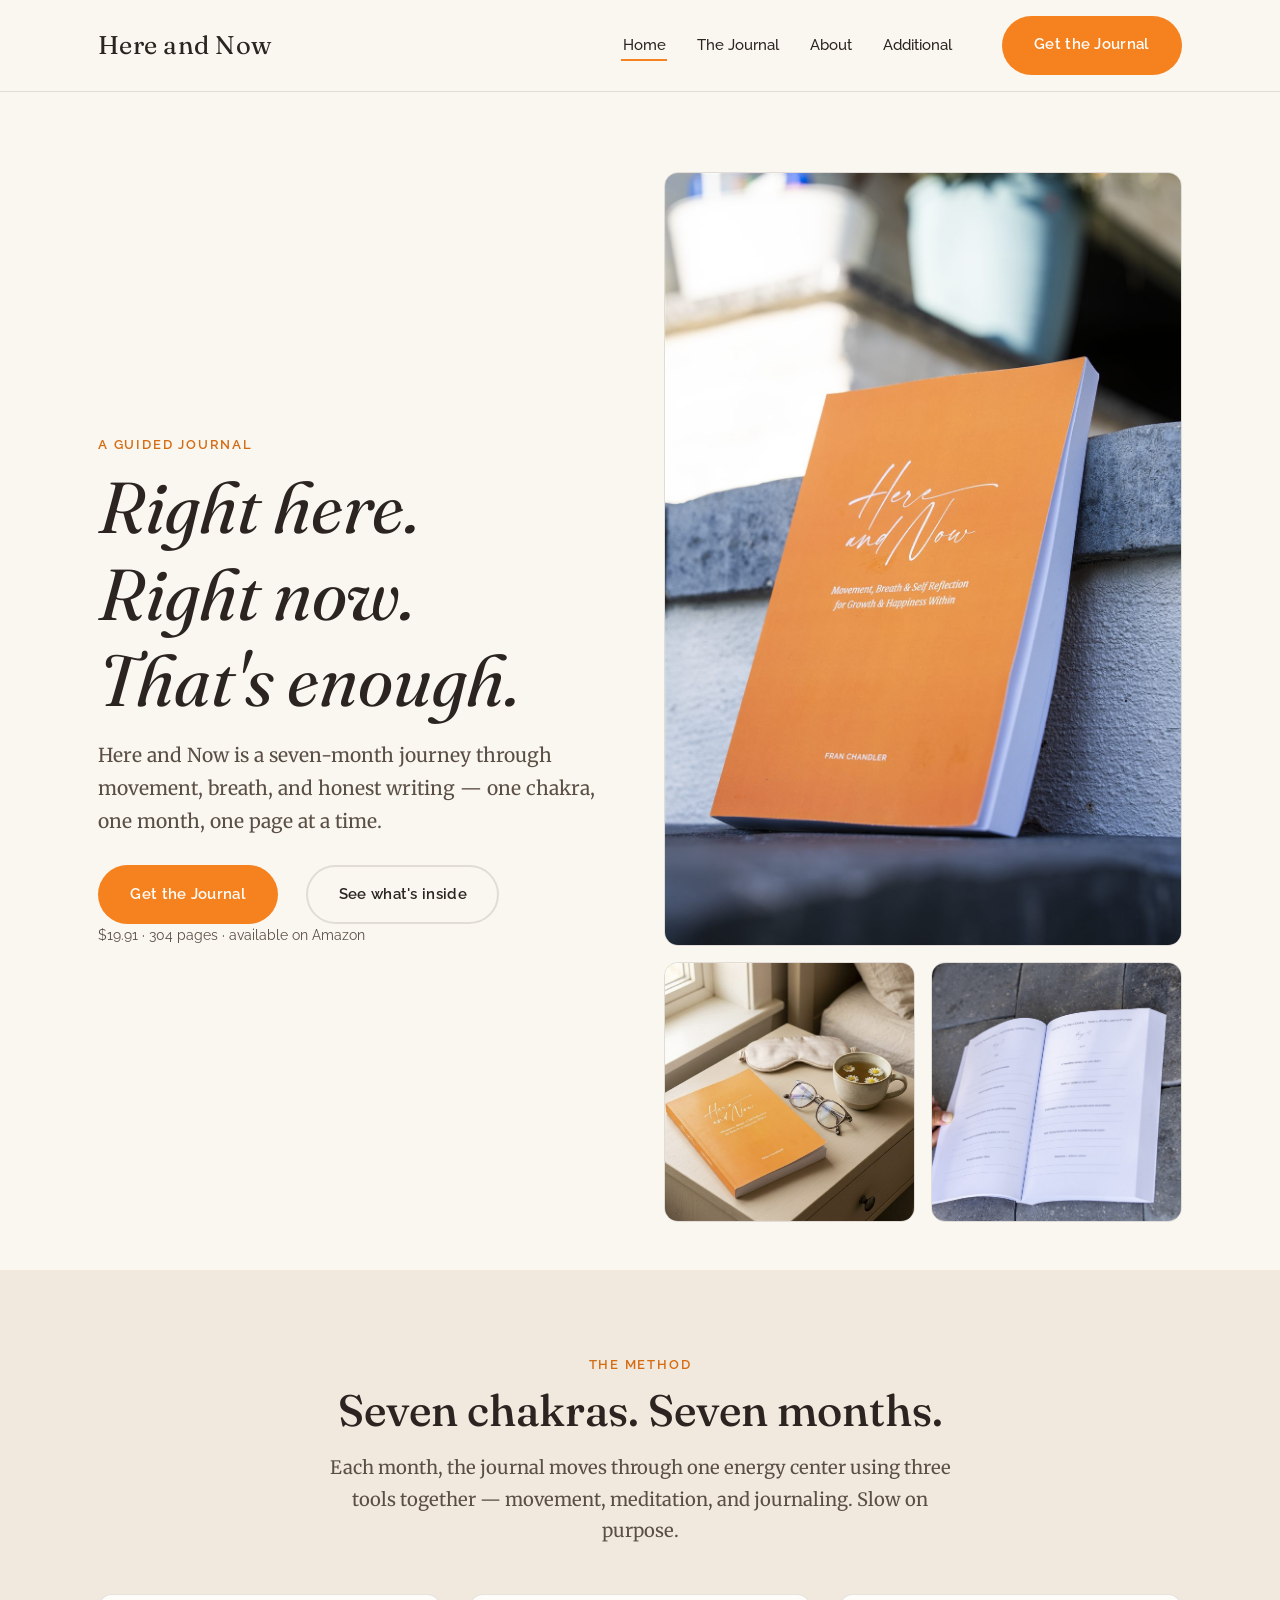
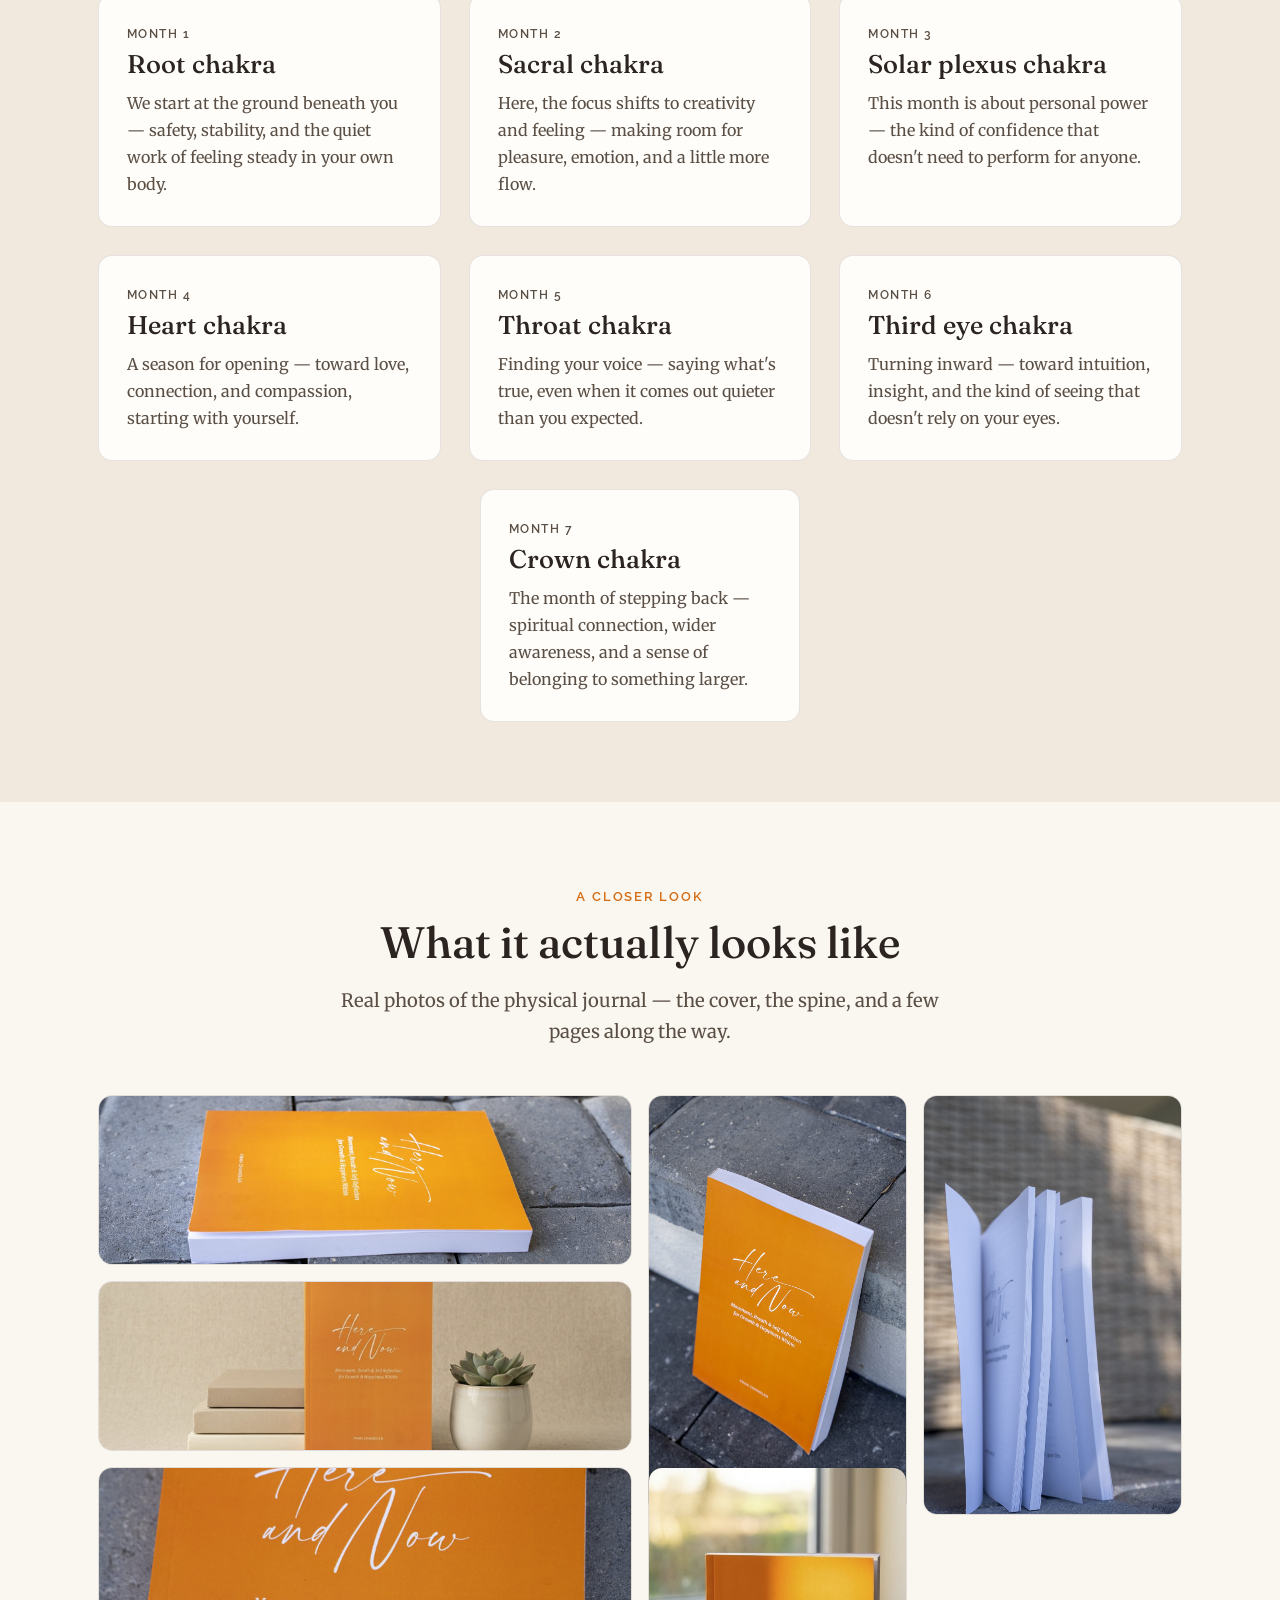
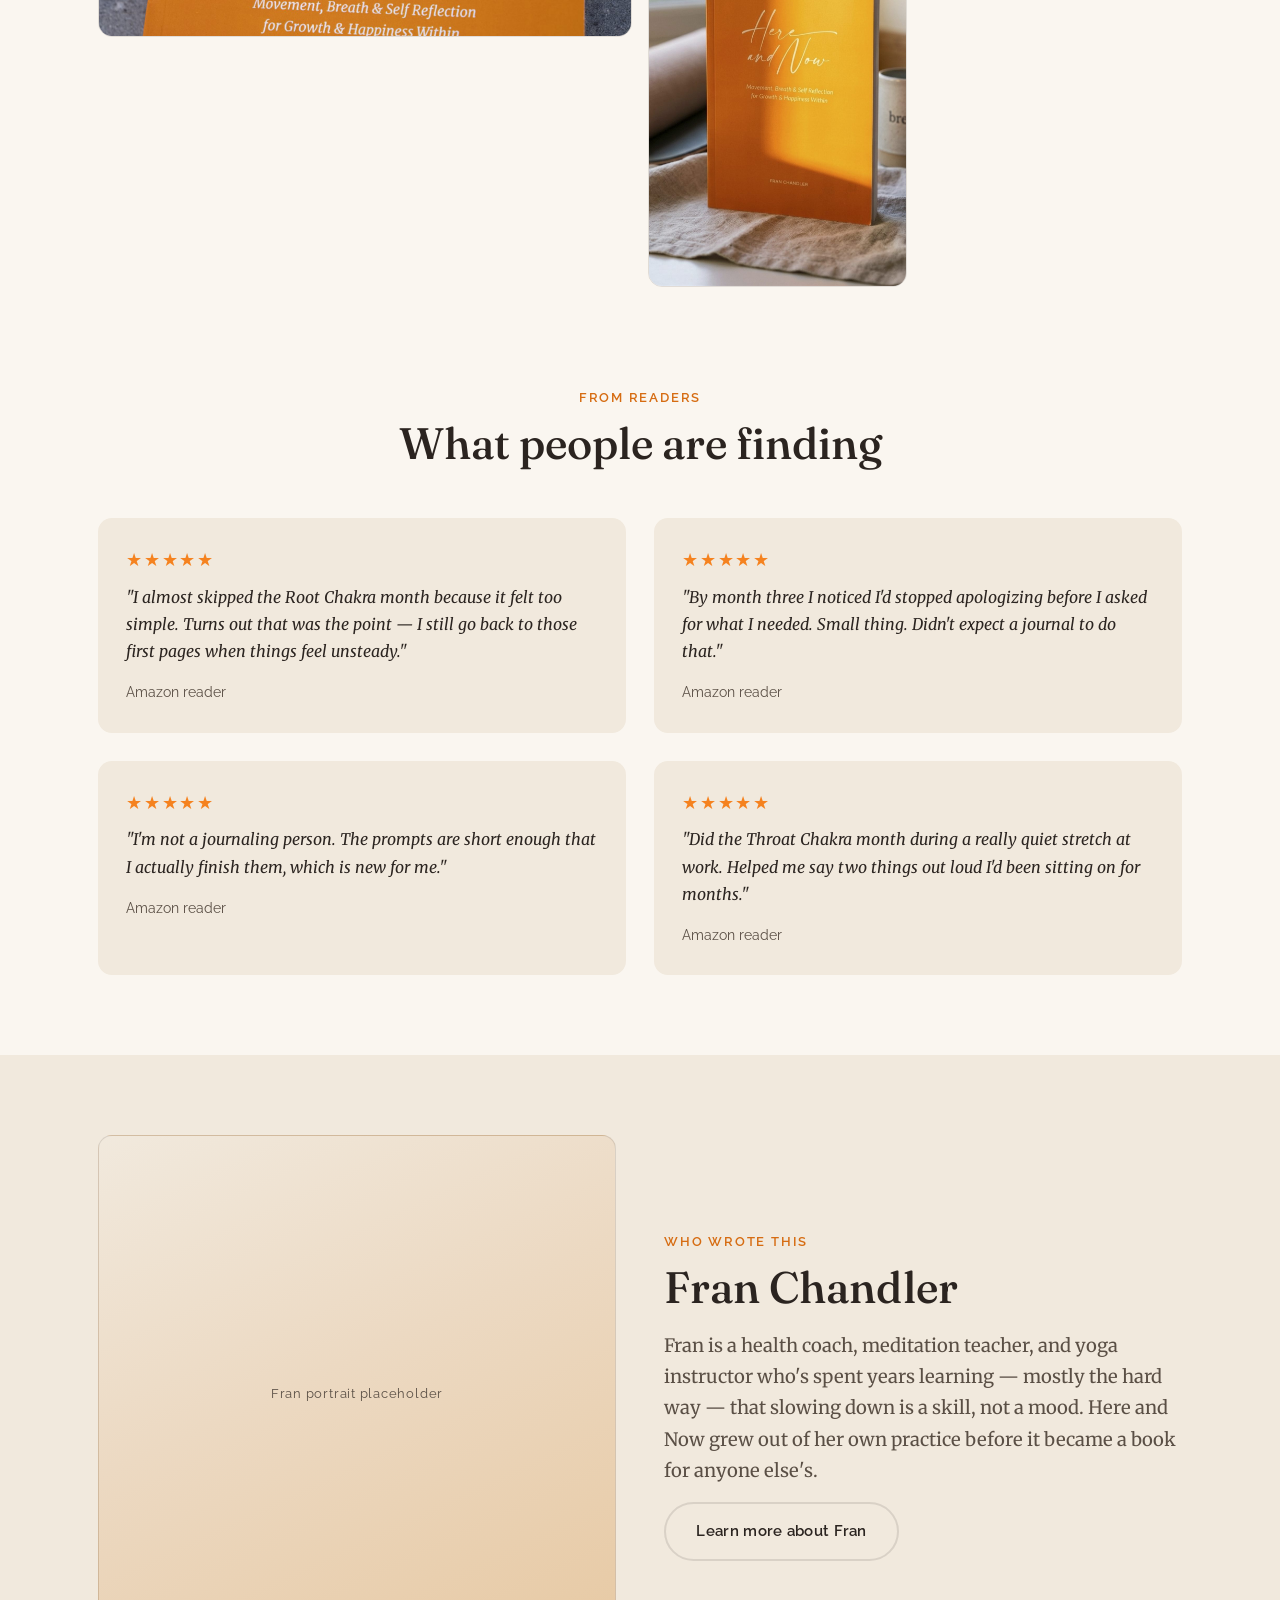
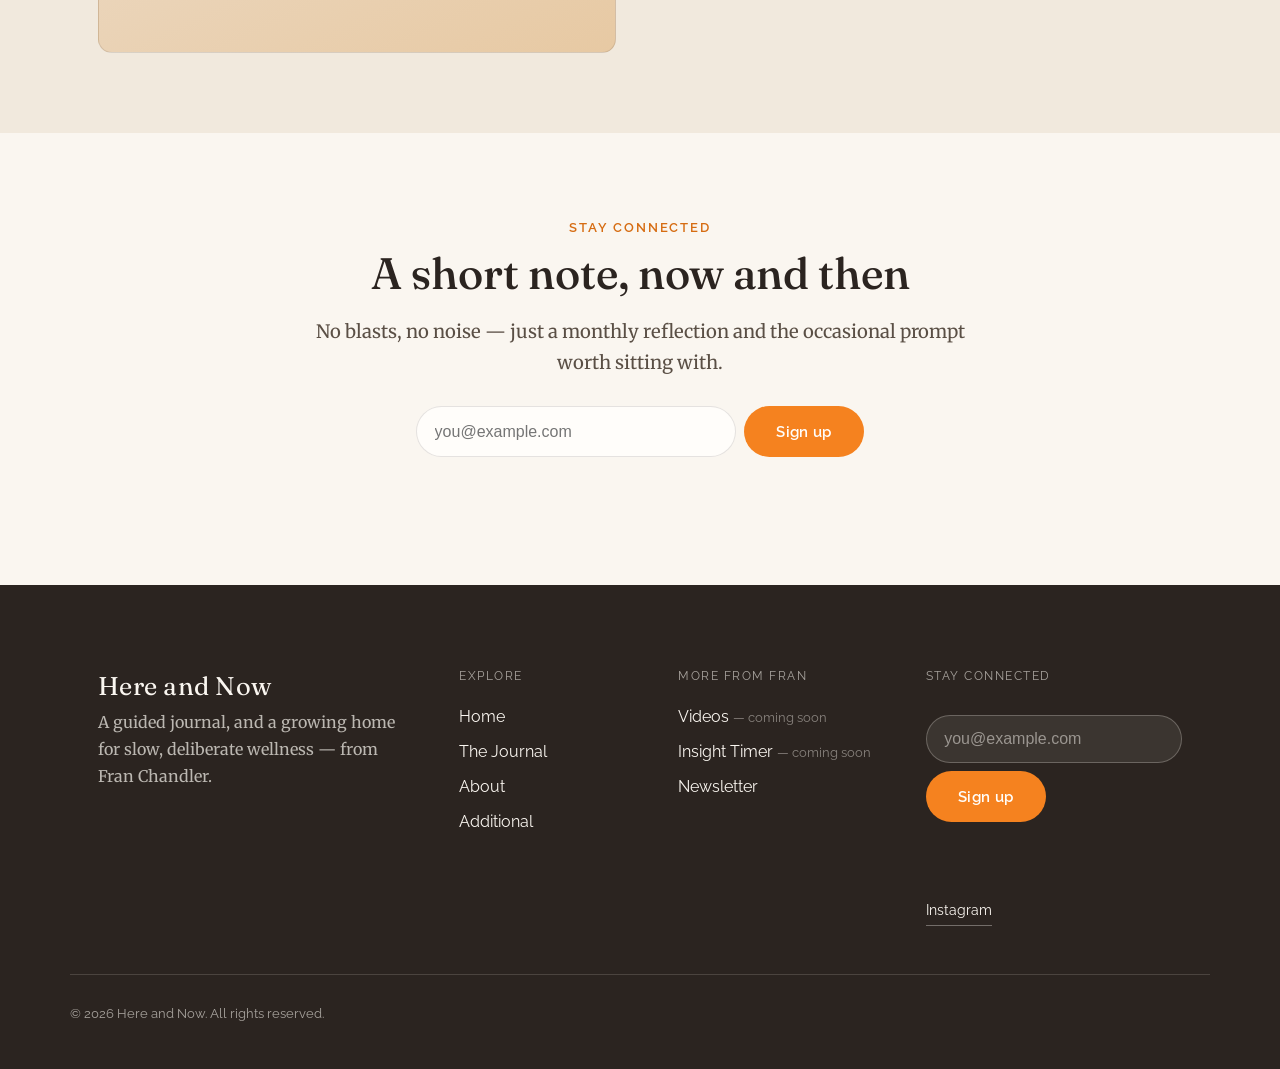
==== index.html @ 251211c9 "Replace filler photography with real book images, expand homepage galleries Swaps the Pexels/AI-mock" ====
<!DOCTYPE html>
<html lang="en">
<head>
  <meta charset="UTF-8" />
  <meta name="viewport" content="width=device-width, initial-scale=1.0" />
  <title>Here and Now — a guided journal for slowing down</title>
  <meta name="description" content="Here and Now is a seven-month guided journal by Fran Chandler, pairing gentle yoga, meditation, and journaling prompts across the seven chakras." />
  <link rel="canonical" href="https://here-and-now.davischandler46.workers.dev/" />

  <link rel="icon" type="image/svg+xml" href="images/favicon.svg" />
  <link rel="alternate icon" href="images/favicon.svg" />
  <meta name="theme-color" content="#FAF6F0" />

  <meta property="og:type" content="website" />
  <meta property="og:site_name" content="Here and Now" />
  <meta property="og:title" content="Here and Now — a guided journal for slowing down" />
  <meta property="og:description" content="A seven-month guided journal by Fran Chandler, pairing gentle yoga, meditation, and journaling prompts across the seven chakras." />
  <meta property="og:url" content="https://here-and-now.davischandler46.workers.dev/" />
  <meta property="og:image" content="https://here-and-now.davischandler46.workers.dev/images/book/book-cover-brick.jpg" />
  <meta name="twitter:card" content="summary_large_image" />
  <meta name="twitter:title" content="Here and Now — a guided journal for slowing down" />
  <meta name="twitter:description" content="A seven-month guided journal by Fran Chandler, pairing gentle yoga, meditation, and journaling prompts across the seven chakras." />
  <meta name="twitter:image" content="https://here-and-now.davischandler46.workers.dev/images/book/book-cover-brick.jpg" />

  <link rel="preconnect" href="https://fonts.googleapis.com" />
  <link rel="preconnect" href="https://fonts.gstatic.com" crossorigin />
  <link href="https://fonts.googleapis.com/css2?family=Fraunces:ital,opsz,wght@0,9..144,300;0,9..144,500;1,9..144,400;1,9..144,600&family=Merriweather:ital,wght@0,300;0,400;0,700;1,400&family=Raleway:wght@400;500;600;700&display=swap" rel="stylesheet" />

  <link rel="stylesheet" href="css/style.css" />
</head>
<body>

  <a class="skip-link" href="#main">Skip to content</a>

  <!-- ============ HEADER / NAV ============ -->
  <header class="site-header">
    <div class="container header-inner">
      <a href="index.html" class="logo">Here and Now</a>

      <nav class="site-nav" id="site-nav" aria-label="Primary">
        <ul class="nav-links">
          <li><a href="index.html" aria-current="page">Home</a></li>
          <li><a href="journal.html">The Journal</a></li>
          <li><a href="about.html">About</a></li>
          <li><a href="additional.html">Additional</a></li>
        </ul>
        <!-- TODO: replace with real Amazon product URL -->
        <a href="https://www.amazon.com/dp/PLACEHOLDER-ASIN" class="btn btn-accent nav-cta" target="_blank" rel="noopener noreferrer">Get the Journal</a>
      </nav>

      <button class="nav-toggle" id="nav-toggle" aria-expanded="false" aria-controls="site-nav" aria-label="Toggle menu">
        <span></span><span></span><span></span>
      </button>
    </div>
  </header>

  <main id="main">

    <!-- ============ HERO ============
    Three headline options for Fran to choose from before launch, all centered
    on presence / slowing down / the "here and now" idea:
    1. "Right here. Right now. That's enough."
    2. "Slow down. This moment is already yours."
    3. "Before the next thing, there's this one."
    Using option 1 as the working default below.
    -->
    <section class="hero">
      <div class="container hero-grid">
        <div class="hero-copy">
          <p class="eyebrow">A guided journal</p>
          <h1 class="hero-title">Right here.<br />Right now.<br />That's enough.</h1>
          <p class="hero-subhead">Here and Now is a seven-month journey through movement, breath, and honest writing — one chakra, one month, one page at a time.</p>
          <div class="hero-actions">
            <!-- TODO: replace with real Amazon product URL -->
            <a href="https://www.amazon.com/dp/PLACEHOLDER-ASIN" class="btn btn-accent" target="_blank" rel="noopener noreferrer">Get the Journal</a>
            <a href="journal.html" class="btn btn-outline">See what's inside</a>
          </div>
          <p class="hero-note">$19.91 · 304 pages · available on Amazon</p>
        </div>
        <div class="journal-gallery">
          <div class="photo-frame tall journal-gallery-main">
            <img class="photo" src="images/book/book-cover-lean.jpg" alt="The Here and Now guided journal, its warm orange cover leaning in soft afternoon light" loading="lazy" width="1069" height="1600" />
          </div>
          <div class="photo-frame">
            <img class="photo" src="images/book/book-nightstand.jpg" alt="Here and Now resting on a bedside table beside a cup of tea and glasses, ready for a quiet morning" loading="lazy" width="1600" height="893" />
          </div>
          <div class="photo-frame">
            <img class="photo" src="images/book/book-interior-spread.jpg" alt="A reader holding Here and Now open to a two-page daily journaling spread" loading="lazy" width="1600" height="1069" />
          </div>
        </div>
      </div>
    </section>

    <!-- ============ WHAT'S INSIDE / METHOD ============ -->
    <section class="section section-alt reveal">
      <div class="container">
        <div class="section-head center">
          <p class="eyebrow">The method</p>
          <h2>Seven chakras. Seven months.</h2>
          <p class="section-lede">Each month, the journal moves through one energy center using three tools together — movement, meditation, and journaling. Slow on purpose.</p>
        </div>
        <div class="method-grid">
          <div class="method-card">
            <p class="method-month">Month 1</p>
            <h3>Root chakra</h3>
            <p>We start at the ground beneath you — safety, stability, and the quiet work of feeling steady in your own body.</p>
          </div>
          <div class="method-card">
            <p class="method-month">Month 2</p>
            <h3>Sacral chakra</h3>
            <p>Here, the focus shifts to creativity and feeling — making room for pleasure, emotion, and a little more flow.</p>
          </div>
          <div class="method-card">
            <p class="method-month">Month 3</p>
            <h3>Solar plexus chakra</h3>
            <p>This month is about personal power — the kind of confidence that doesn't need to perform for anyone.</p>
          </div>
          <div class="method-card">
            <p class="method-month">Month 4</p>
            <h3>Heart chakra</h3>
            <p>A season for opening — toward love, connection, and compassion, starting with yourself.</p>
          </div>
          <div class="method-card">
            <p class="method-month">Month 5</p>
            <h3>Throat chakra</h3>
            <p>Finding your voice — saying what's true, even when it comes out quieter than you expected.</p>
          </div>
          <div class="method-card">
            <p class="method-month">Month 6</p>
            <h3>Third eye chakra</h3>
            <p>Turning inward — toward intuition, insight, and the kind of seeing that doesn't rely on your eyes.</p>
          </div>
          <div class="method-card">
            <p class="method-month">Month 7</p>
            <h3>Crown chakra</h3>
            <p>The month of stepping back — spiritual connection, wider awareness, and a sense of belonging to something larger.</p>
          </div>
        </div>
      </div>
    </section>

    <!-- ============ PHOTO GALLERY ============ -->
    <section class="section reveal">
      <div class="container">
        <div class="section-head center">
          <p class="eyebrow">A closer look</p>
          <h2>What it actually looks like</h2>
          <p class="section-lede">Real photos of the physical journal — the cover, the spine, and a few pages along the way.</p>
        </div>
        <div class="mosaic-grid">
          <div class="photo-frame mosaic-item wide">
            <img class="photo" src="images/book/book-cover-brick.jpg" alt="The Here and Now journal standing upright against a sunlit brick wall" loading="lazy" width="1600" height="1069" />
          </div>
          <div class="photo-frame mosaic-item tall">
            <img class="photo" src="images/book/book-title-page.jpg" alt="The journal's title page, open just past the front cover" loading="lazy" width="1069" height="1600" />
          </div>
          <div class="photo-frame mosaic-item tall">
            <img class="photo" src="images/book/book-held-spine.jpg" alt="A hand holding Here and Now open, showing the spine and cover text" loading="lazy" width="1069" height="1600" />
          </div>
          <div class="photo-frame mosaic-item wide">
            <img class="photo" src="images/book/book-succulent.jpg" alt="Here and Now styled on a shelf beside a small succulent and stacked notebooks" loading="lazy" width="1600" height="893" />
          </div>
          <div class="photo-frame mosaic-item wide">
            <img class="photo" src="images/book/book-interior-detail.jpg" alt="A close view of a daily journal prompt page inside Here and Now" loading="lazy" width="1600" height="1069" />
          </div>
          <div class="photo-frame mosaic-item tall">
            <img class="photo" src="images/book/book-yoga-mat.jpg" alt="Here and Now standing on a table beside a rolled yoga mat and a mug that reads breathe" loading="lazy" width="1289" height="1600" />
          </div>
        </div>
      </div>
    </section>

    <!-- ============ TESTIMONIALS ============ -->
    <!-- PLACEHOLDER TESTIMONIALS — replace with real Amazon reviews before launch -->
    <section class="section reveal">
      <div class="container">
        <div class="section-head center">
          <p class="eyebrow">From readers</p>
          <h2>What people are finding</h2>
        </div>
        <div class="testimonial-grid">
          <div class="testimonial-card">
            <span class="stars" aria-hidden="true">★★★★★</span>
            <blockquote>"I almost skipped the Root Chakra month because it felt too simple. Turns out that was the point — I still go back to those first pages when things feel unsteady."</blockquote>
            <cite>Amazon reader</cite>
          </div>
          <div class="testimonial-card">
            <span class="stars" aria-hidden="true">★★★★★</span>
            <blockquote>"By month three I noticed I'd stopped apologizing before I asked for what I needed. Small thing. Didn't expect a journal to do that."</blockquote>
            <cite>Amazon reader</cite>
          </div>
          <div class="testimonial-card">
            <span class="stars" aria-hidden="true">★★★★★</span>
            <blockquote>"I'm not a journaling person. The prompts are short enough that I actually finish them, which is new for me."</blockquote>
            <cite>Amazon reader</cite>
          </div>
          <div class="testimonial-card">
            <span class="stars" aria-hidden="true">★★★★★</span>
            <blockquote>"Did the Throat Chakra month during a really quiet stretch at work. Helped me say two things out loud I'd been sitting on for months."</blockquote>
            <cite>Amazon reader</cite>
          </div>
        </div>
      </div>
    </section>

    <!-- ============ ABOUT TEASER ============ -->
    <section class="section section-alt reveal">
      <div class="container about-teaser">
        <!-- PLACEHOLDER: Fran portrait, warm and natural, not overly polished/corporate -->
        <div class="img-placeholder square" role="img" aria-label="Portrait of Fran Chandler, warm and natural lighting">
          Fran portrait placeholder
        </div>
        <div>
          <p class="eyebrow">Who wrote this</p>
          <h2>Fran Chandler</h2>
          <p class="section-lede">Fran is a health coach, meditation teacher, and yoga instructor who's spent years learning — mostly the hard way — that slowing down is a skill, not a mood. Here and Now grew out of her own practice before it became a book for anyone else's.</p>
          <a href="about.html" class="btn btn-outline">Learn more about Fran</a>
        </div>
      </div>
    </section>

    <!-- ============ NEWSLETTER ============ -->
    <!-- TODO: connect this form to actual email platform once chosen (Mailchimp/ConvertKit/etc. — platform not yet decided) -->
    <section class="section newsletter reveal">
      <div class="container">
        <p class="eyebrow">Stay connected</p>
        <h2>A short note, now and then</h2>
        <p class="section-lede" style="margin-left:auto;margin-right:auto;">No blasts, no noise — just a monthly reflection and the occasional prompt worth sitting with.</p>
        <form class="newsletter-form" data-newsletter-form>
          <label for="newsletter-email-home" class="visually-hidden">Email address</label>
          <input type="email" id="newsletter-email-home" name="email" placeholder="you@example.com" required autocomplete="email" />
          <button type="submit" class="btn btn-accent">Sign up</button>
        </form>
        <p class="newsletter-status" data-newsletter-status aria-live="polite"></p>
      </div>
    </section>

  </main>

  <!-- ============ FOOTER ============ -->
  <footer class="site-footer">
    <div class="container footer-inner">
      <div class="footer-brand">
        <a href="index.html" class="logo">Here and Now</a>
        <p class="footer-tagline">A guided journal, and a growing home for slow, deliberate wellness — from Fran Chandler.</p>
      </div>
      <nav class="footer-nav" aria-label="Footer">
        <p class="footer-label">Explore</p>
        <ul>
          <li><a href="index.html">Home</a></li>
          <li><a href="journal.html">The Journal</a></li>
          <li><a href="about.html">About</a></li>
          <li><a href="additional.html">Additional</a></li>
        </ul>
      </nav>
      <div class="footer-more">
        <p class="footer-label">More from Fran</p>
        <ul>
          <!-- TODO: link to real video platform once chosen -->
          <li><a href="additional.html">Videos <span class="coming-soon">— coming soon</span></a></li>
          <!-- TODO: link to Fran's real Insight Timer profile once live -->
          <li><a href="additional.html">Insight Timer <span class="coming-soon">— coming soon</span></a></li>
          <li><a href="additional.html">Newsletter</a></li>
        </ul>
      </div>
      <div class="footer-connect">
        <p class="footer-label">Stay connected</p>
        <form class="newsletter-form" data-newsletter-form>
          <label for="newsletter-email-footer" class="visually-hidden">Email address</label>
          <input type="email" id="newsletter-email-footer" name="email" placeholder="you@example.com" required autocomplete="email" />
          <button type="submit" class="btn btn-accent">Sign up</button>
        </form>
        <p class="newsletter-status" data-newsletter-status aria-live="polite"></p>
        <a class="footer-social" href="https://instagram.com/here.and.now.brand" target="_blank" rel="noopener noreferrer">Instagram</a>
      </div>
    </div>
    <div class="container footer-bottom">
      <p>&copy; <span data-current-year>2026</span> Here and Now. All rights reserved.</p>
    </div>
  </footer>

  <script src="js/main.js"></script>
</body>
</html>
---- css/style.css ----
/* ====================================================================
   HERE AND NOW — SHARED STYLESHEET
   Brand system locked by book designer Katie Ryder. See README for notes.
==================================================================== */

/* === COLORS ===
   Four-role palette only: cream background, warm dark text, orange accent,
   one muted supporting tone (dusty sage). Everything else below is a
   derived tint/shade of these four so the palette stays restrained. */
:root {
  --color-cream: #faf6f0;
  --color-cream-alt: #f1e9dd;
  --color-text: #2b2420;
  --color-text-soft: #5a4f45;
  --color-accent: #f5821f;
  --color-accent-dark: #d66c12;
  --color-sage: #8a9678;
  --color-sage-dark: #6f7b5e;
  --color-border: rgba(43, 36, 32, 0.12);
  --color-white: #fffdfa;

  /* === TYPOGRAPHY ===
     Modern Line — TODO: swap for actual "Modern Line" font file if/when
     Katie Ryder provides it directly — using Fraunces as closest available
     match (warm, elegant, editorial display serif with a soft italic). */
  --font-display: "Fraunces", Georgia, serif;
  --font-body: "Merriweather", Georgia, serif;
  --font-ui: "Raleway", Arial, sans-serif;

  /* === SPACING / LAYOUT === */
  --space-xs: 0.5rem;
  --space-sm: 1rem;
  --space-md: 1.75rem;
  --space-lg: 3rem;
  --space-xl: 5rem;
  --space-2xl: 7.5rem;
  --container-width: 1140px;
  --radius: 6px;
  --radius-lg: 14px;

  /* === MOTION === */
  --transition-base: 0.5s cubic-bezier(0.22, 0.61, 0.36, 1);
  --transition-fast: 0.2s ease;
}

/* === RESET / BASE === */
*,
*::before,
*::after {
  box-sizing: border-box;
}

html {
  scroll-behavior: smooth;
}

body {
  margin: 0;
  background-color: var(--color-cream);
  color: var(--color-text);
  font-family: var(--font-body);
  font-size: 1rem;
  line-height: 1.7;
  -webkit-font-smoothing: antialiased;
}

img {
  max-width: 100%;
  display: block;
}

a {
  color: inherit;
  text-decoration: none;
}

ul {
  margin: 0;
  padding: 0;
  list-style: none;
}

button {
  font-family: inherit;
  cursor: pointer;
}

input,
button {
  font-size: 1rem;
}

/* === ACCESSIBILITY UTILITIES === */
.visually-hidden {
  position: absolute;
  width: 1px;
  height: 1px;
  padding: 0;
  margin: -1px;
  overflow: hidden;
  clip: rect(0, 0, 0, 0);
  white-space: nowrap;
  border: 0;
}

.skip-link {
  position: absolute;
  left: -999px;
  top: auto;
  z-index: 1000;
  background-color: var(--color-accent);
  color: var(--color-white);
  padding: 0.8rem 1.2rem;
  border-radius: var(--radius);
  font-family: var(--font-ui);
  font-weight: 600;
}

.skip-link:focus {
  left: var(--space-md);
  top: var(--space-md);
}

/* === FOCUS STATES ===
   Visible on every interactive element; never removed without replacement. */
a:focus-visible,
button:focus-visible,
input:focus-visible,
.nav-toggle:focus-visible {
  outline: 3px solid var(--color-accent);
  outline-offset: 3px;
  border-radius: 2px;
}

/* === TYPOGRAPHY === */
h1,
h2,
h3,
h4 {
  font-family: var(--font-display);
  font-weight: 500;
  line-height: 1.2;
  margin: 0 0 var(--space-sm);
  color: var(--color-text);
}

h1 {
  font-size: clamp(2.5rem, 5vw + 1rem, 4.5rem);
  font-weight: 400;
}

h2 {
  font-size: clamp(1.9rem, 2.5vw + 1rem, 2.75rem);
}

h3 {
  font-size: clamp(1.3rem, 1vw + 1rem, 1.6rem);
}

p {
  margin: 0 0 var(--space-sm);
}

.eyebrow {
  font-family: var(--font-ui);
  font-size: 0.8rem;
  letter-spacing: 0.14em;
  text-transform: uppercase;
  color: var(--color-accent-dark);
  font-weight: 600;
  display: inline-block;
  margin-bottom: var(--space-xs);
}

.section-lede {
  font-family: var(--font-body);
  font-size: 1.15rem;
  color: var(--color-text-soft);
  max-width: 44rem;
}

/* === LAYOUT UTILITIES === */
.container {
  width: 100%;
  max-width: var(--container-width);
  margin: 0 auto;
  padding: 0 var(--space-md);
}

.section {
  padding: var(--space-xl) 0;
}

.section-alt {
  background-color: var(--color-cream-alt);
}

.section-head {
  max-width: 40rem;
  margin: 0 0 var(--space-lg);
}

.section-head.center {
  margin-left: auto;
  margin-right: auto;
  text-align: center;
}

/* === BUTTONS === */
.btn {
  display: inline-flex;
  align-items: center;
  justify-content: center;
  gap: 0.5em;
  font-family: var(--font-ui);
  font-weight: 600;
  font-size: 0.95rem;
  letter-spacing: 0.02em;
  padding: 0.9rem 1.9rem;
  border-radius: 999px;
  border: 2px solid transparent;
  transition: background-color var(--transition-fast), color var(--transition-fast), border-color var(--transition-fast), transform var(--transition-fast);
}

.btn-accent {
  background-color: var(--color-accent);
  color: var(--color-white);
}

.btn-accent:hover {
  background-color: var(--color-accent-dark);
  transform: translateY(-1px);
}

.btn-outline {
  background-color: transparent;
  color: var(--color-text);
  border-color: var(--color-border);
}

.btn-outline:hover {
  border-color: var(--color-text);
}

.btn-block {
  width: 100%;
}

/* === IMAGE PLACEHOLDERS ===
   Soft-colored blocks in brand palette, sized to comfortably hold either a
   literal product shot or the brand's abstract AI-generated imagery later. */
.img-placeholder {
  background: linear-gradient(155deg, var(--color-cream-alt) 0%, #ecd9c2 45%, #e7c9a3 100%);
  border: 1px solid var(--color-border);
  border-radius: var(--radius-lg);
  display: flex;
  align-items: center;
  justify-content: center;
  color: var(--color-text-soft);
  font-family: var(--font-ui);
  font-size: 0.8rem;
  letter-spacing: 0.06em;
  text-align: center;
  padding: var(--space-md);
  min-height: 260px;
  width: 100%;
}

.img-placeholder.tall,
.photo-frame.tall {
  min-height: 420px;
}

.img-placeholder.square,
.photo-frame.square {
  aspect-ratio: 1 / 1;
  min-height: 0;
}

.img-placeholder.small,
.photo-frame.small {
  min-height: 180px;
}

/* === PHOTOS ===
   Real product photography lives in images/book/. about.html and
   additional.html still use Pexels filler pending real assets for those. */
.photo-frame {
  border-radius: var(--radius-lg);
  border: 1px solid var(--color-border);
  overflow: hidden;
  min-height: 260px;
}

.photo-frame img {
  width: 100%;
  height: 100%;
  object-fit: cover;
  display: block;
}

/* === HEADER / NAV === */
.site-header {
  position: sticky;
  top: 0;
  z-index: 100;
  background-color: rgba(250, 246, 240, 0.92);
  backdrop-filter: blur(6px);
  border-bottom: 1px solid var(--color-border);
}

.header-inner {
  display: flex;
  align-items: center;
  justify-content: space-between;
  padding-top: var(--space-sm);
  padding-bottom: var(--space-sm);
}

.logo {
  font-family: var(--font-display);
  font-size: 1.6rem;
  color: var(--color-text);
  letter-spacing: 0.01em;
}

.site-nav {
  display: flex;
  align-items: center;
  gap: var(--space-lg);
}

.nav-links {
  display: flex;
  align-items: center;
  gap: var(--space-md);
  font-family: var(--font-ui);
  font-size: 0.95rem;
  font-weight: 500;
}

.nav-links a {
  padding: 0.35rem 0.1rem;
  border-bottom: 2px solid transparent;
  transition: border-color var(--transition-fast), color var(--transition-fast);
}

.nav-links a:hover,
.nav-links a[aria-current="page"] {
  border-bottom-color: var(--color-accent);
}

.nav-toggle {
  display: none;
  flex-direction: column;
  justify-content: center;
  gap: 5px;
  width: 42px;
  height: 42px;
  background: transparent;
  border: 1px solid var(--color-border);
  border-radius: 50%;
  padding: 0;
}

.nav-toggle span {
  display: block;
  width: 18px;
  height: 2px;
  margin: 0 auto;
  background-color: var(--color-text);
  transition: transform var(--transition-fast), opacity var(--transition-fast);
}

.nav-toggle[aria-expanded="true"] span:nth-child(1) {
  transform: translateY(7px) rotate(45deg);
}

.nav-toggle[aria-expanded="true"] span:nth-child(2) {
  opacity: 0;
}

.nav-toggle[aria-expanded="true"] span:nth-child(3) {
  transform: translateY(-7px) rotate(-45deg);
}

/* === HERO === */
.hero {
  padding: var(--space-xl) 0 var(--space-lg);
}

.hero-grid {
  display: grid;
  grid-template-columns: 1fr;
  gap: var(--space-lg);
  align-items: center;
}

.hero-copy {
  max-width: 34rem;
}

.hero-title {
  font-family: var(--font-display);
  font-style: italic;
  font-weight: 400;
}

.hero-subhead {
  font-size: 1.2rem;
  color: var(--color-text-soft);
  margin-bottom: var(--space-md);
}

.hero-actions {
  display: flex;
  align-items: center;
  gap: var(--space-md);
  flex-wrap: wrap;
}

.hero-note {
  font-family: var(--font-ui);
  font-size: 0.85rem;
  color: var(--color-text-soft);
}

/* === PRICE / RATING (shared) === */
.product-price {
  font-family: var(--font-ui);
  font-size: 1.6rem;
  font-weight: 700;
  color: var(--color-text);
  margin: var(--space-sm) 0;
}

.stars {
  color: var(--color-accent);
  font-size: 1.1rem;
  letter-spacing: 0.1em;
}

.review-count {
  font-family: var(--font-ui);
  font-size: 0.85rem;
  color: var(--color-text-soft);
  margin-left: 0.4rem;
}

.rating-row {
  display: flex;
  align-items: center;
  margin-bottom: var(--space-sm);
}

/* === METHOD / WHAT'S INSIDE GRID === */
.method-grid {
  display: grid;
  grid-template-columns: 1fr;
  gap: var(--space-md);
}

.method-card {
  background-color: var(--color-white);
  border: 1px solid var(--color-border);
  border-radius: var(--radius-lg);
  padding: var(--space-md);
}

.method-month {
  font-family: var(--font-ui);
  font-size: 0.78rem;
  letter-spacing: 0.12em;
  text-transform: uppercase;
  color: var(--color-sage-dark);
  font-weight: 600;
}

.method-card h3 {
  margin: 0.3rem 0 0.6rem;
}

.method-card p {
  color: var(--color-text-soft);
  margin-bottom: 0;
}

.method-grid .method-card:nth-child(7) {
  margin: 0 auto;
  max-width: 20rem;
}

/* === PHOTO MOSAIC (mixed vertical/horizontal gallery) === */
.mosaic-grid {
  display: grid;
  grid-template-columns: repeat(2, 1fr);
  grid-auto-rows: 150px;
  grid-auto-flow: dense;
  gap: var(--space-sm);
}

.mosaic-item {
  min-height: 0;
  height: 100%;
}

.mosaic-item.tall {
  grid-row: span 2;
}

.mosaic-item.wide {
  grid-column: span 2;
}

/* === TESTIMONIALS === */
.testimonial-grid {
  display: grid;
  grid-template-columns: 1fr;
  gap: var(--space-md);
}

.testimonial-card {
  background-color: var(--color-cream-alt);
  border-radius: var(--radius-lg);
  padding: var(--space-md);
}

.testimonial-card blockquote {
  margin: var(--space-xs) 0 0;
  font-style: italic;
  color: var(--color-text);
}

.testimonial-card cite {
  display: block;
  margin-top: var(--space-sm);
  font-family: var(--font-ui);
  font-style: normal;
  font-size: 0.85rem;
  color: var(--color-text-soft);
}

/* === ABOUT TEASER === */
.about-teaser {
  display: grid;
  grid-template-columns: 1fr;
  gap: var(--space-lg);
  align-items: center;
}

/* === NEWSLETTER === */
.newsletter {
  text-align: center;
}

.newsletter-form {
  display: flex;
  flex-wrap: wrap;
  justify-content: center;
  gap: var(--space-xs);
  margin-top: var(--space-md);
  max-width: 28rem;
  margin-left: auto;
  margin-right: auto;
}

.newsletter-form input[type="email"] {
  flex: 1 1 14rem;
  padding: 0.9rem 1.1rem;
  border: 1px solid var(--color-border);
  border-radius: 999px;
  background-color: var(--color-white);
  color: var(--color-text);
}

.newsletter-form label {
  font-family: var(--font-ui);
  font-size: 0.8rem;
  display: block;
  margin-bottom: var(--space-xs);
  text-align: left;
}

.newsletter-status {
  font-family: var(--font-ui);
  font-size: 0.85rem;
  color: var(--color-sage-dark);
  margin-top: var(--space-sm);
  min-height: 1.2em;
}

/* === FOOTER === */
.site-footer {
  background-color: var(--color-text);
  color: var(--color-cream);
  padding-top: var(--space-xl);
}

.site-footer .logo {
  color: var(--color-cream);
}

.footer-inner {
  display: grid;
  grid-template-columns: 1fr;
  gap: var(--space-lg);
  padding-bottom: var(--space-lg);
  border-bottom: 1px solid rgba(250, 246, 240, 0.15);
}

.footer-tagline {
  color: rgba(250, 246, 240, 0.7);
  max-width: 22rem;
}

.footer-nav ul,
.footer-more ul {
  display: flex;
  flex-direction: column;
  gap: var(--space-xs);
  font-family: var(--font-ui);
}

.footer-more .coming-soon {
  color: rgba(250, 246, 240, 0.45);
  font-size: 0.8rem;
}

.footer-label {
  font-family: var(--font-ui);
  font-size: 0.78rem;
  letter-spacing: 0.12em;
  text-transform: uppercase;
  color: rgba(250, 246, 240, 0.6);
  margin-bottom: var(--space-sm);
}

.footer-connect .newsletter-form {
  justify-content: flex-start;
  margin-left: 0;
  margin-right: 0;
}

.footer-connect .newsletter-form input[type="email"] {
  background-color: rgba(250, 246, 240, 0.08);
  border-color: rgba(250, 246, 240, 0.25);
  color: var(--color-cream);
}

.footer-connect .newsletter-form input[type="email"]::placeholder {
  color: rgba(250, 246, 240, 0.5);
}

.footer-social {
  display: inline-flex;
  align-items: center;
  gap: 0.4rem;
  margin-top: var(--space-md);
  font-family: var(--font-ui);
  font-size: 0.9rem;
  border-bottom: 1px solid rgba(250, 246, 240, 0.35);
  padding-bottom: 2px;
}

.footer-bottom {
  padding: var(--space-md) 0;
  font-family: var(--font-ui);
  font-size: 0.8rem;
  color: rgba(250, 246, 240, 0.6);
}

/* === SCROLL REVEAL ===
   Gentle fade/slide-up only — never bouncy. Triggered via IntersectionObserver
   in js/main.js by adding .is-visible. */
.reveal {
  opacity: 0;
  transform: translateY(24px);
  transition: opacity var(--transition-base), transform var(--transition-base);
}

.reveal.is-visible {
  opacity: 1;
  transform: translateY(0);
}

@media (prefers-reduced-motion: reduce) {
  html {
    scroll-behavior: auto;
  }

  .reveal {
    opacity: 1;
    transform: none;
    transition: none;
  }
}

/* === PAGE HEADER (interior pages) === */
.page-header {
  padding: var(--space-xl) 0 var(--space-lg);
  text-align: center;
}

.page-header .section-lede {
  margin-left: auto;
  margin-right: auto;
}

/* === JOURNAL PAGE === */
.journal-hero {
  display: grid;
  grid-template-columns: 1fr;
  gap: var(--space-lg);
  align-items: start;
}

.journal-gallery {
  display: grid;
  grid-template-columns: 1fr;
  gap: var(--space-sm);
}

.journal-gallery-main {
  grid-column: 1 / -1;
}

.journal-copy .btn {
  margin-top: var(--space-sm);
}

.product-description p {
  color: var(--color-text-soft);
}

.chakra-detail-list {
  display: grid;
  grid-template-columns: 1fr;
  gap: var(--space-md);
}

.chakra-detail-card {
  display: grid;
  grid-template-columns: auto 1fr;
  gap: var(--space-md);
  align-items: start;
  background-color: var(--color-white);
  border: 1px solid var(--color-border);
  border-radius: var(--radius-lg);
  padding: var(--space-md);
}

.chakra-index {
  font-family: var(--font-display);
  font-style: italic;
  font-size: 2.4rem;
  color: var(--color-accent);
  line-height: 1;
}

.chakra-detail-card .method-month {
  margin-bottom: 0.2rem;
}

.chakra-detail-card p {
  color: var(--color-text-soft);
  margin-bottom: 0;
}

.cta-band {
  text-align: center;
  background-color: var(--color-cream-alt);
  border-radius: var(--radius-lg);
  padding: var(--space-lg) var(--space-md);
}

/* === ABOUT PAGE === */
.about-hero {
  display: grid;
  grid-template-columns: 1fr;
  gap: var(--space-lg);
  align-items: center;
}

.bio-copy p {
  color: var(--color-text-soft);
}

.pull-quote {
  font-family: var(--font-display);
  font-style: italic;
  font-weight: 400;
  font-size: clamp(1.7rem, 2.5vw + 1rem, 2.6rem);
  line-height: 1.35;
  text-align: center;
  max-width: 46rem;
  margin: 0 auto;
  color: var(--color-text);
}

.pull-quote cite {
  display: block;
  margin-top: var(--space-md);
  font-family: var(--font-ui);
  font-style: normal;
  font-size: 0.85rem;
  letter-spacing: 0.08em;
  text-transform: uppercase;
  color: var(--color-text-soft);
}

.philosophy-list {
  display: grid;
  grid-template-columns: 1fr;
  gap: var(--space-md);
}

.philosophy-item h3 {
  color: var(--color-accent-dark);
}

.philosophy-item p {
  color: var(--color-text-soft);
}

/* === ADDITIONAL PAGE === */
.offer-grid {
  display: grid;
  grid-template-columns: 1fr;
  gap: var(--space-lg);
}

.offer-card .photo-frame {
  margin-bottom: var(--space-sm);
}

.offer-card h3 {
  margin-bottom: 0.3rem;
}

.offer-card p {
  color: var(--color-text-soft);
}

.offer-status {
  display: inline-block;
  font-family: var(--font-ui);
  font-size: 0.72rem;
  font-weight: 600;
  letter-spacing: 0.1em;
  text-transform: uppercase;
  color: var(--color-sage-dark);
  background-color: var(--color-cream-alt);
  border-radius: 999px;
  padding: 0.3rem 0.8rem;
  margin-bottom: var(--space-xs);
}

.offer-card .newsletter-form {
  justify-content: flex-start;
  margin-left: 0;
}

.read-more {
  font-family: var(--font-ui);
  font-weight: 600;
  font-size: 0.9rem;
  border-bottom: 2px solid var(--color-accent);
  padding-bottom: 1px;
}

/* === RESPONSIVE === */
@media (min-width: 640px) {
  .method-grid {
    grid-template-columns: repeat(2, 1fr);
  }

  .method-grid .method-card:nth-child(7) {
    grid-column: 1 / -1;
  }

  .testimonial-grid {
    grid-template-columns: repeat(2, 1fr);
  }

  .journal-gallery {
    grid-template-columns: repeat(2, 1fr);
  }

  .mosaic-grid {
    grid-template-columns: repeat(4, 1fr);
    grid-auto-rows: 170px;
  }

  .philosophy-list {
    grid-template-columns: repeat(3, 1fr);
  }
}

@media (min-width: 768px) {
  .nav-toggle {
    display: none;
  }

  .hero-grid,
  .about-teaser,
  .journal-hero,
  .about-hero {
    grid-template-columns: 1fr 1fr;
  }

  .footer-inner {
    grid-template-columns: 1.1fr 0.6fr 0.7fr 0.9fr;
  }

  .offer-grid {
    grid-template-columns: repeat(3, 1fr);
  }
}

@media (min-width: 900px) {
  .method-grid {
    grid-template-columns: repeat(3, 1fr);
  }

  .chakra-detail-list {
    grid-template-columns: repeat(2, 1fr);
  }

  .chakra-detail-list .chakra-detail-card:nth-child(7) {
    grid-column: 1 / -1;
    max-width: 34rem;
    margin: 0 auto;
  }
}

@media (max-width: 767px) {
  .site-nav {
    position: fixed;
    inset: 0 0 0 auto;
    width: min(84vw, 360px);
    height: 100vh;
    background-color: var(--color-cream);
    flex-direction: column;
    align-items: flex-start;
    justify-content: center;
    gap: var(--space-lg);
    padding: var(--space-xl) var(--space-lg);
    transform: translateX(100%);
    transition: transform var(--transition-base);
    box-shadow: -8px 0 30px rgba(43, 36, 32, 0.15);
  }

  body.nav-open .site-nav {
    transform: translateX(0);
  }

  .nav-links {
    flex-direction: column;
    align-items: flex-start;
    gap: var(--space-md);
    font-size: 1.3rem;
  }

  .nav-toggle {
    display: flex;
  }

  body.nav-open {
    overflow: hidden;
  }
}
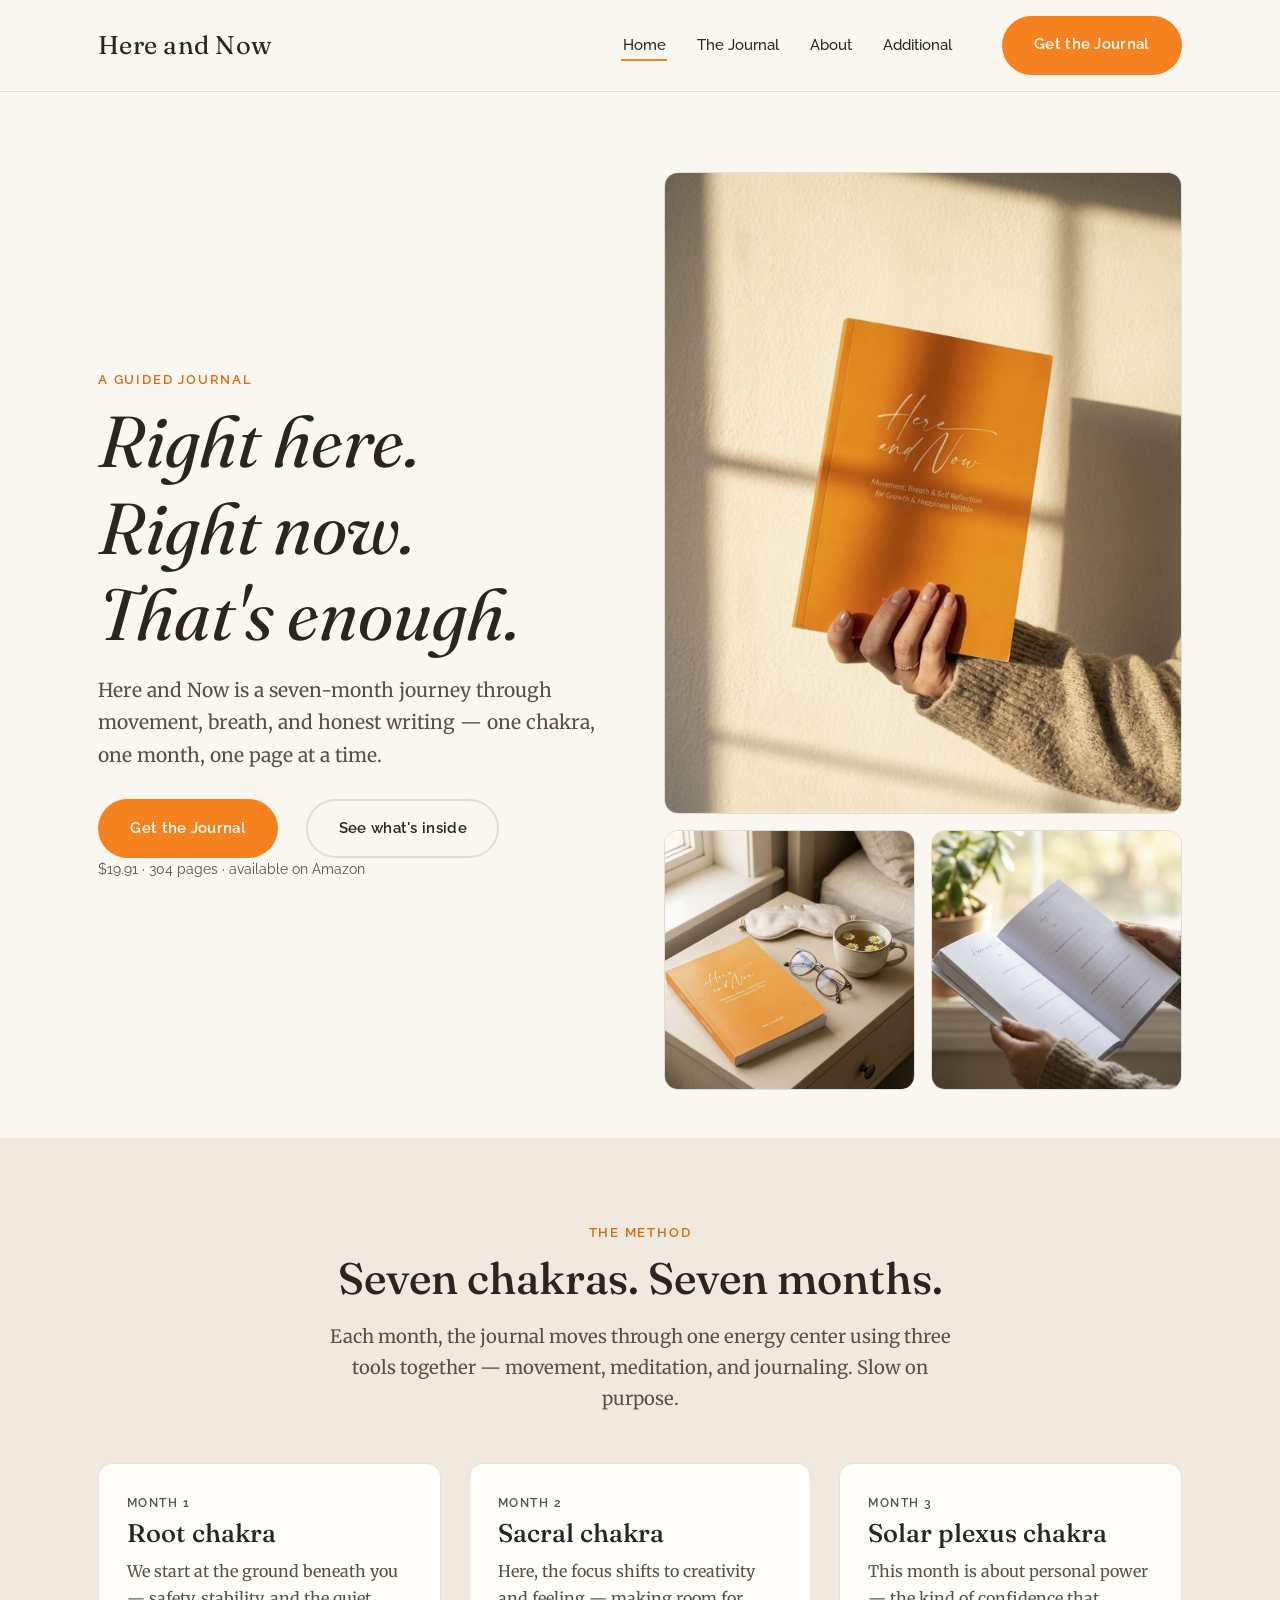
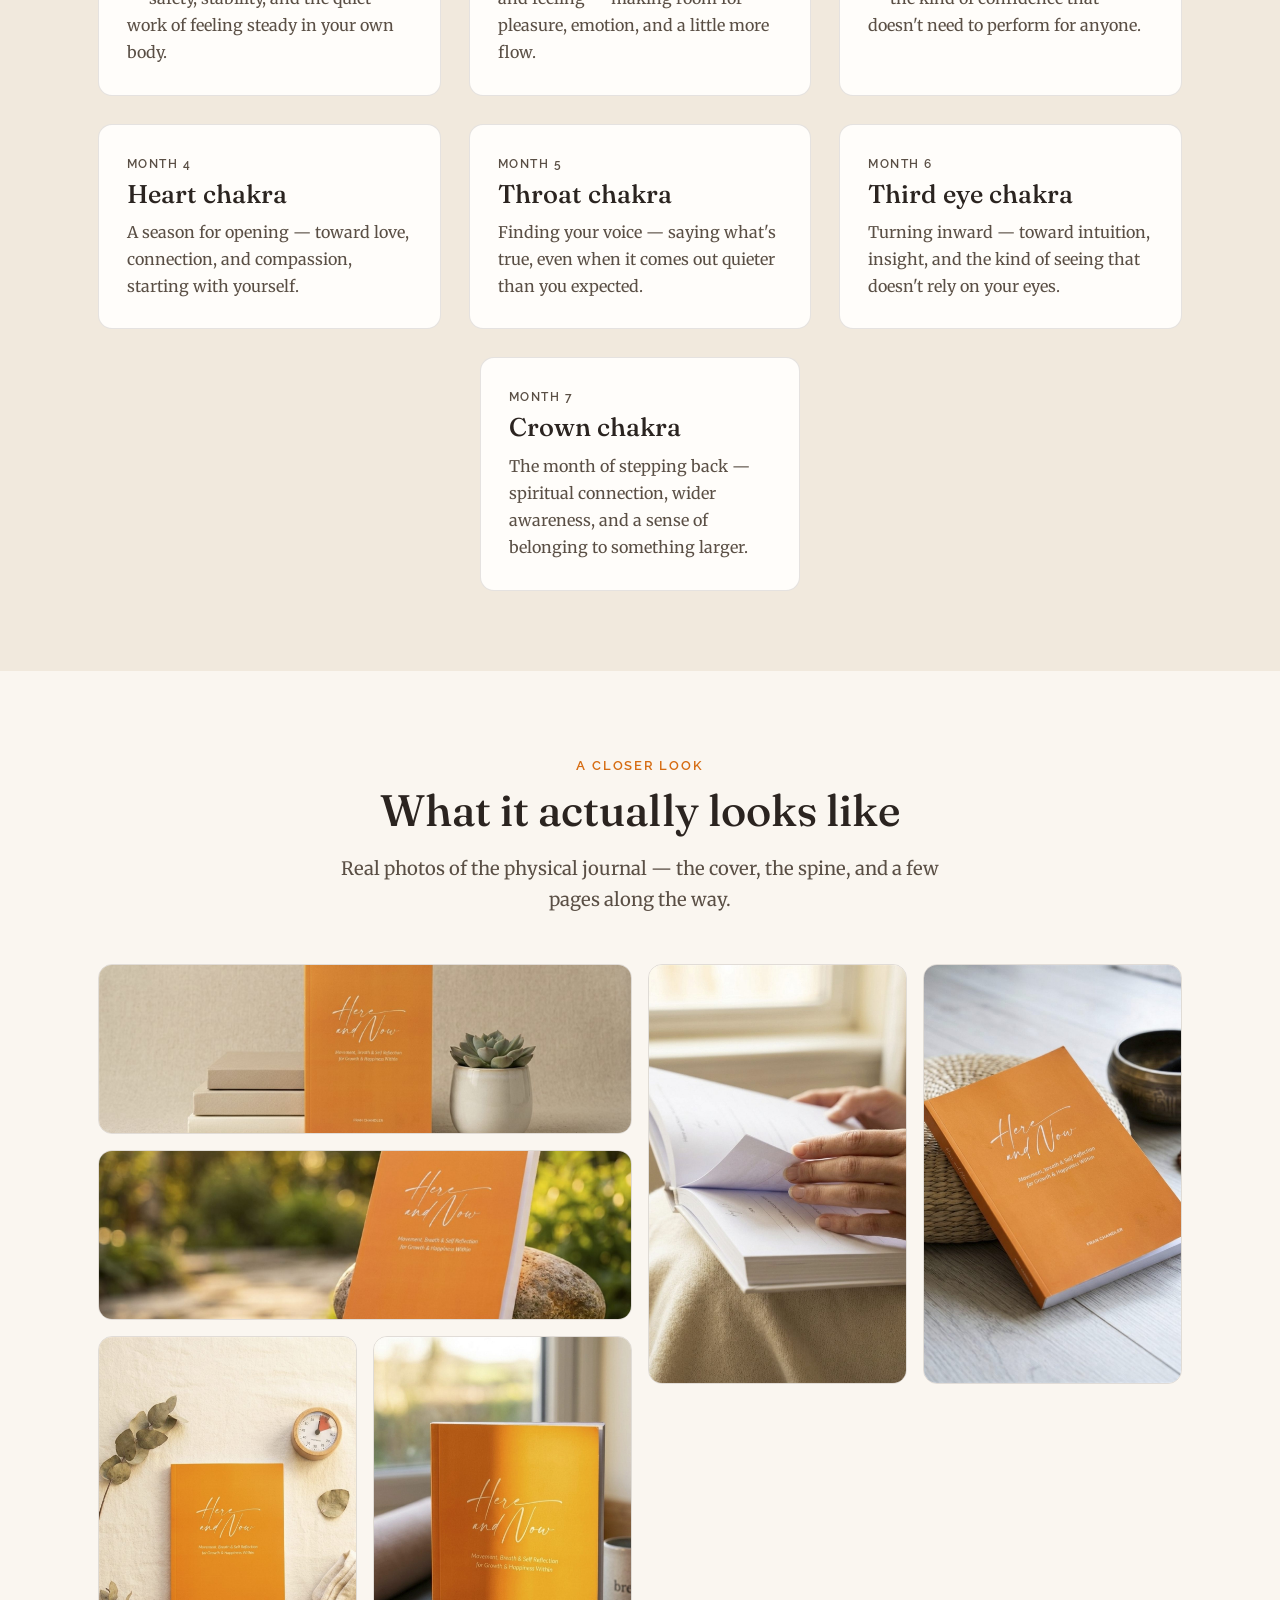
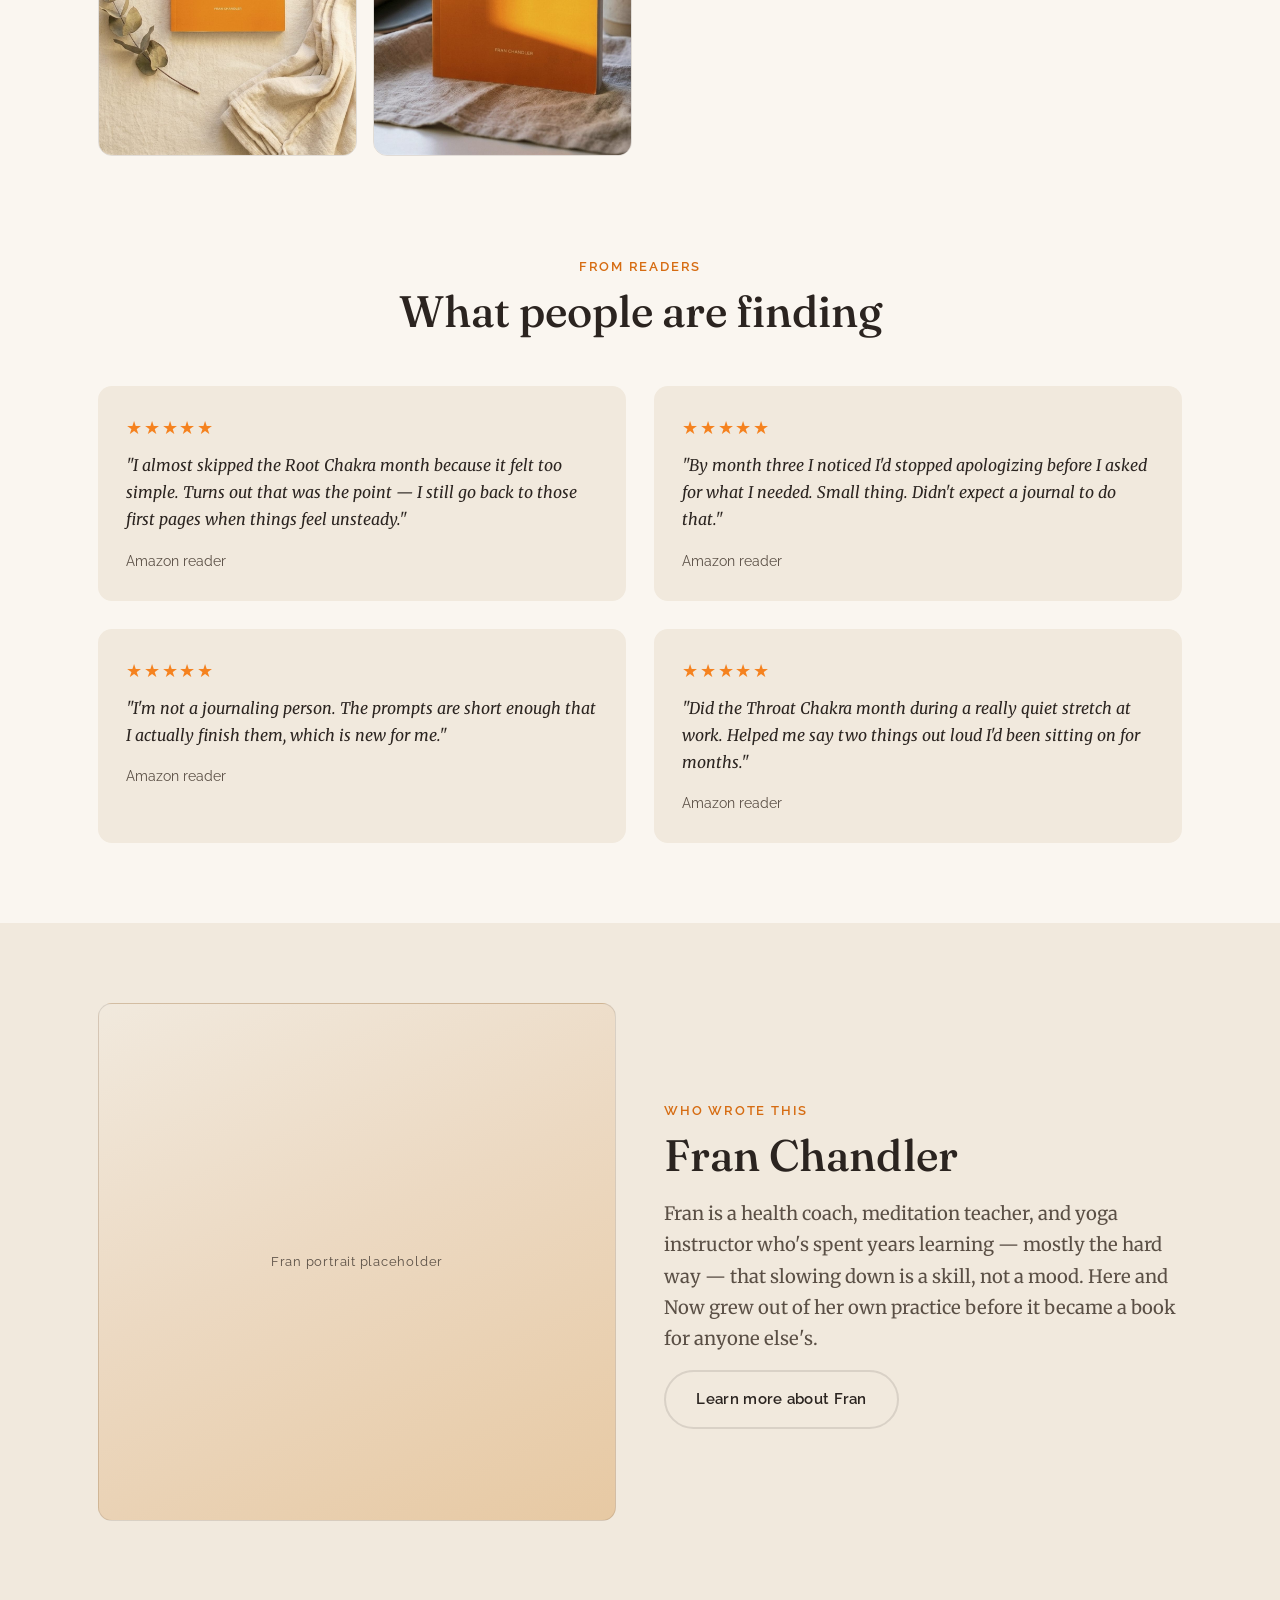
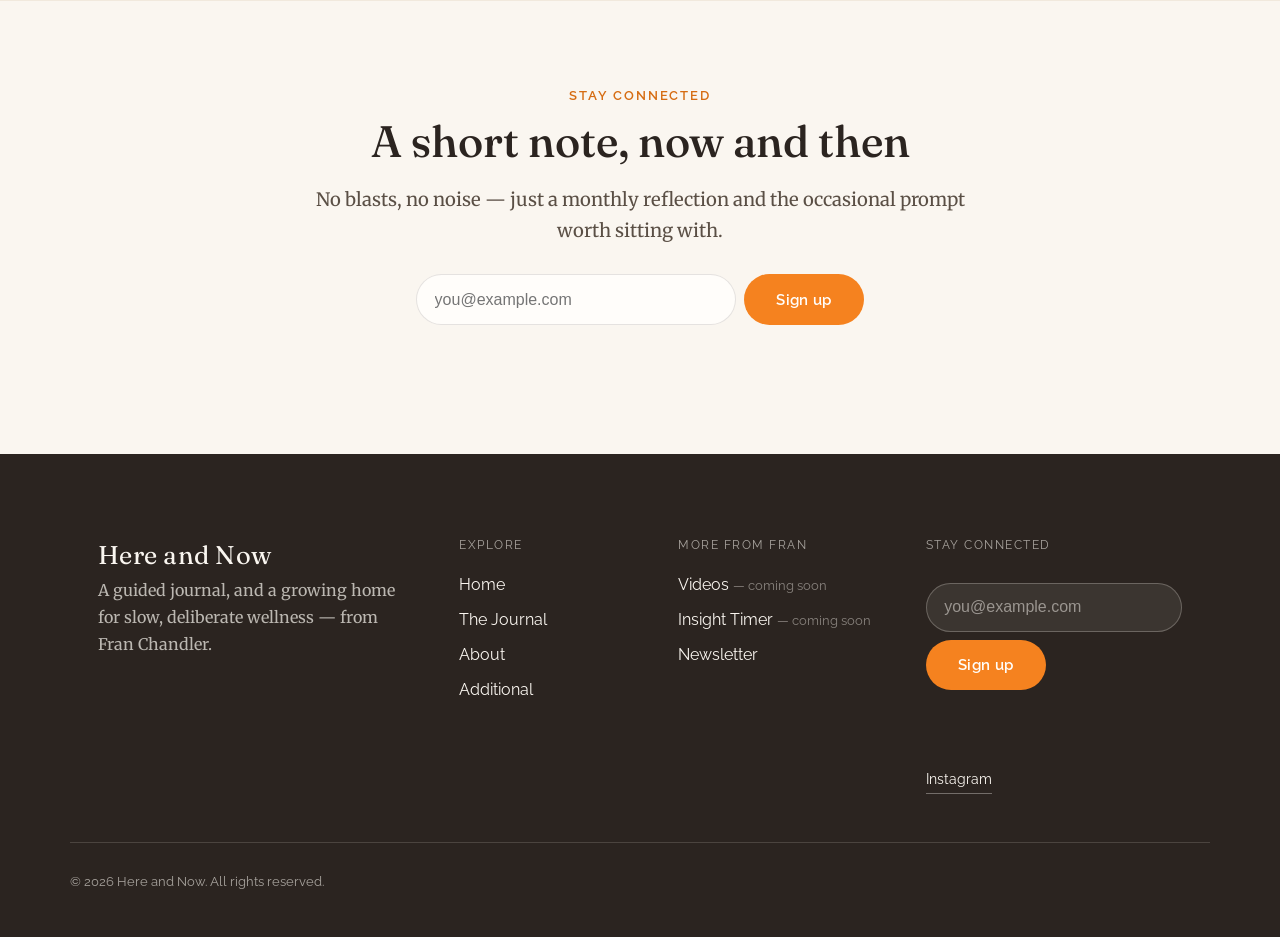
==== commit 2b0b3c45: "Restrict site photography to the JournalAI image set only Removes the real-photo (Hero Shots / detai" ====
--- a/index.html
+++ b/index.html
@@ -16,11 +16,11 @@
   <meta property="og:title" content="Here and Now — a guided journal for slowing down" />
   <meta property="og:description" content="A seven-month guided journal by Fran Chandler, pairing gentle yoga, meditation, and journaling prompts across the seven chakras." />
   <meta property="og:url" content="https://here-and-now.davischandler46.workers.dev/" />
-  <meta property="og:image" content="https://here-and-now.davischandler46.workers.dev/images/book/book-cover-brick.jpg" />
+  <meta property="og:image" content="https://here-and-now.davischandler46.workers.dev/images/book/book-nightstand.jpg" />
   <meta name="twitter:card" content="summary_large_image" />
   <meta name="twitter:title" content="Here and Now — a guided journal for slowing down" />
   <meta name="twitter:description" content="A seven-month guided journal by Fran Chandler, pairing gentle yoga, meditation, and journaling prompts across the seven chakras." />
-  <meta name="twitter:image" content="https://here-and-now.davischandler46.workers.dev/images/book/book-cover-brick.jpg" />
+  <meta name="twitter:image" content="https://here-and-now.davischandler46.workers.dev/images/book/book-nightstand.jpg" />
 
   <link rel="preconnect" href="https://fonts.googleapis.com" />
   <link rel="preconnect" href="https://fonts.gstatic.com" crossorigin />
@@ -79,13 +79,13 @@
         </div>
         <div class="journal-gallery">
           <div class="photo-frame tall journal-gallery-main">
-            <img class="photo" src="images/book/book-cover-lean.jpg" alt="The Here and Now guided journal, its warm orange cover leaning in soft afternoon light" loading="lazy" width="1069" height="1600" />
+            <img class="photo" src="images/book/book-sunlit-hand.jpg" alt="A hand holding Here and Now against a warm, sunlit wall" loading="lazy" width="1289" height="1600" />
           </div>
           <div class="photo-frame">
             <img class="photo" src="images/book/book-nightstand.jpg" alt="Here and Now resting on a bedside table beside a cup of tea and glasses, ready for a quiet morning" loading="lazy" width="1600" height="893" />
           </div>
           <div class="photo-frame">
-            <img class="photo" src="images/book/book-interior-spread.jpg" alt="A reader holding Here and Now open to a two-page daily journaling spread" loading="lazy" width="1600" height="1069" />
+            <img class="photo" src="images/book/book-reading-window.jpg" alt="A woman reading Here and Now beside a sunlit window" loading="lazy" width="1600" height="893" />
           </div>
         </div>
       </div>
@@ -149,19 +149,19 @@
         </div>
         <div class="mosaic-grid">
           <div class="photo-frame mosaic-item wide">
-            <img class="photo" src="images/book/book-cover-brick.jpg" alt="The Here and Now journal standing upright against a sunlit brick wall" loading="lazy" width="1600" height="1069" />
-          </div>
-          <div class="photo-frame mosaic-item tall">
-            <img class="photo" src="images/book/book-title-page.jpg" alt="The journal's title page, open just past the front cover" loading="lazy" width="1069" height="1600" />
-          </div>
-          <div class="photo-frame mosaic-item tall">
-            <img class="photo" src="images/book/book-held-spine.jpg" alt="A hand holding Here and Now open, showing the spine and cover text" loading="lazy" width="1069" height="1600" />
+            <img class="photo" src="images/book/book-succulent.jpg" alt="Here and Now styled on a shelf beside a small succulent and stacked notebooks" loading="lazy" width="1600" height="893" />
+          </div>
+          <div class="photo-frame mosaic-item tall">
+            <img class="photo" src="images/book/book-page-turn.jpg" alt="A hand turning a page of Here and Now while seated" loading="lazy" width="1289" height="1600" />
+          </div>
+          <div class="photo-frame mosaic-item tall">
+            <img class="photo" src="images/book/book-meditation-corner.jpg" alt="Here and Now leaning against a woven pouf beside a singing bowl and mala beads" loading="lazy" width="1289" height="1600" />
           </div>
           <div class="photo-frame mosaic-item wide">
-            <img class="photo" src="images/book/book-succulent.jpg" alt="Here and Now styled on a shelf beside a small succulent and stacked notebooks" loading="lazy" width="1600" height="893" />
-          </div>
-          <div class="photo-frame mosaic-item wide">
-            <img class="photo" src="images/book/book-interior-detail.jpg" alt="A close view of a daily journal prompt page inside Here and Now" loading="lazy" width="1600" height="1069" />
+            <img class="photo" src="images/book/book-garden-path.jpg" alt="Here and Now propped on a stone along a garden path at golden hour" loading="lazy" width="1600" height="893" />
+          </div>
+          <div class="photo-frame mosaic-item tall">
+            <img class="photo" src="images/book/book-flatlay-eucalyptus.jpg" alt="Here and Now styled on linen with dried eucalyptus and a small wooden timer" loading="lazy" width="1289" height="1600" />
           </div>
           <div class="photo-frame mosaic-item tall">
             <img class="photo" src="images/book/book-yoga-mat.jpg" alt="Here and Now standing on a table beside a rolled yoga mat and a mug that reads breathe" loading="lazy" width="1289" height="1600" />
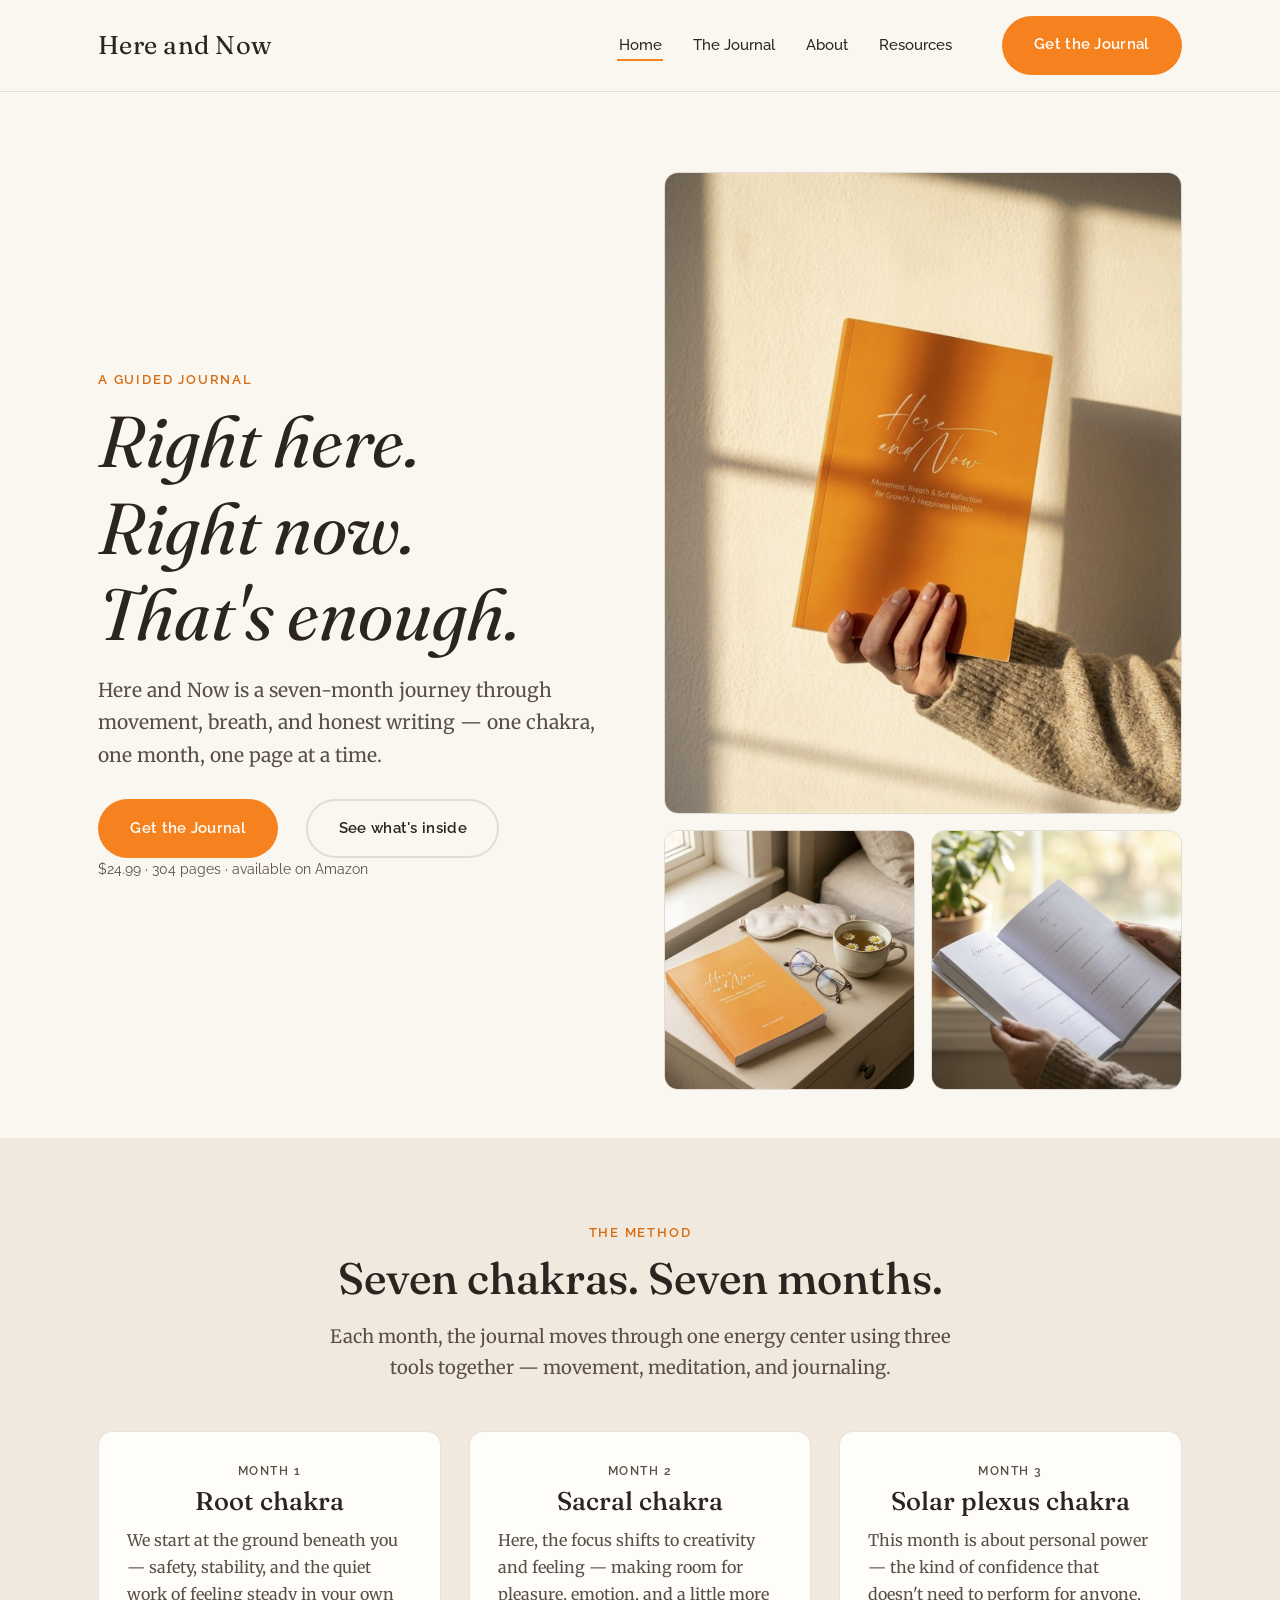
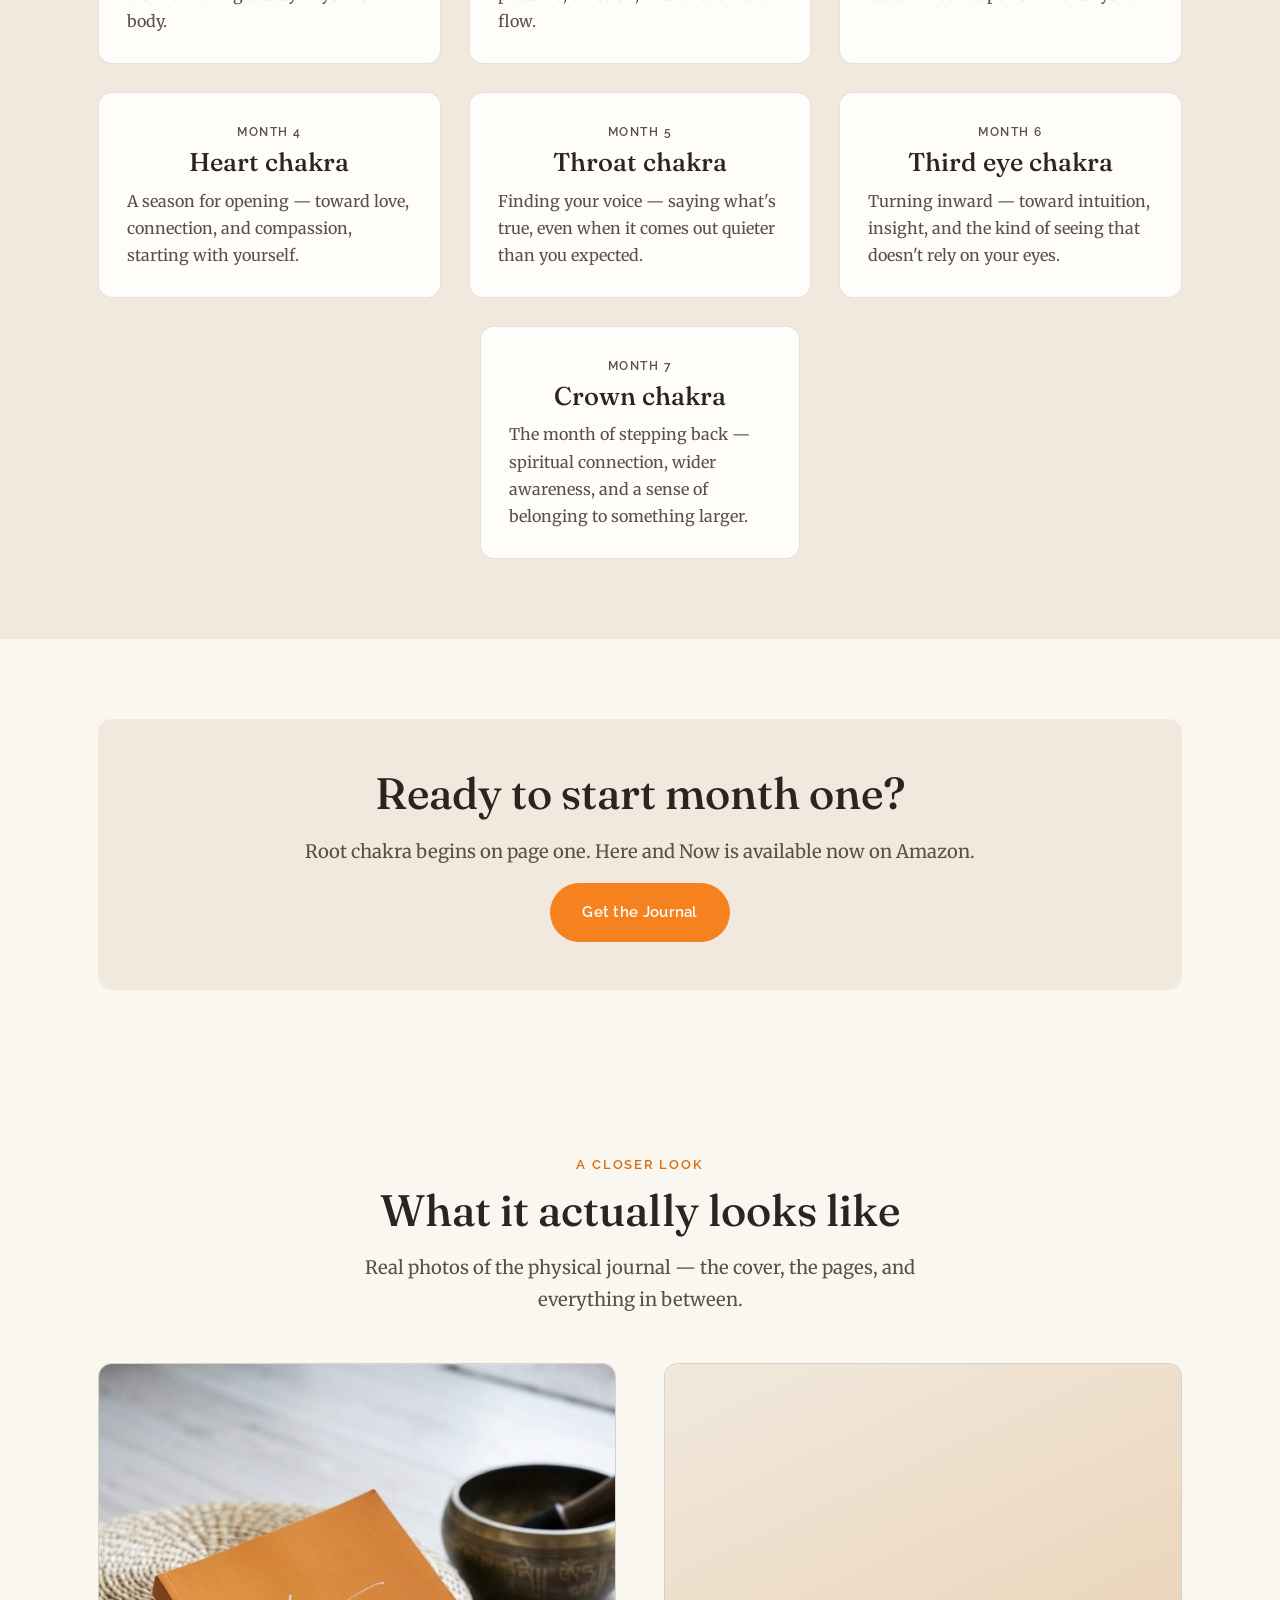
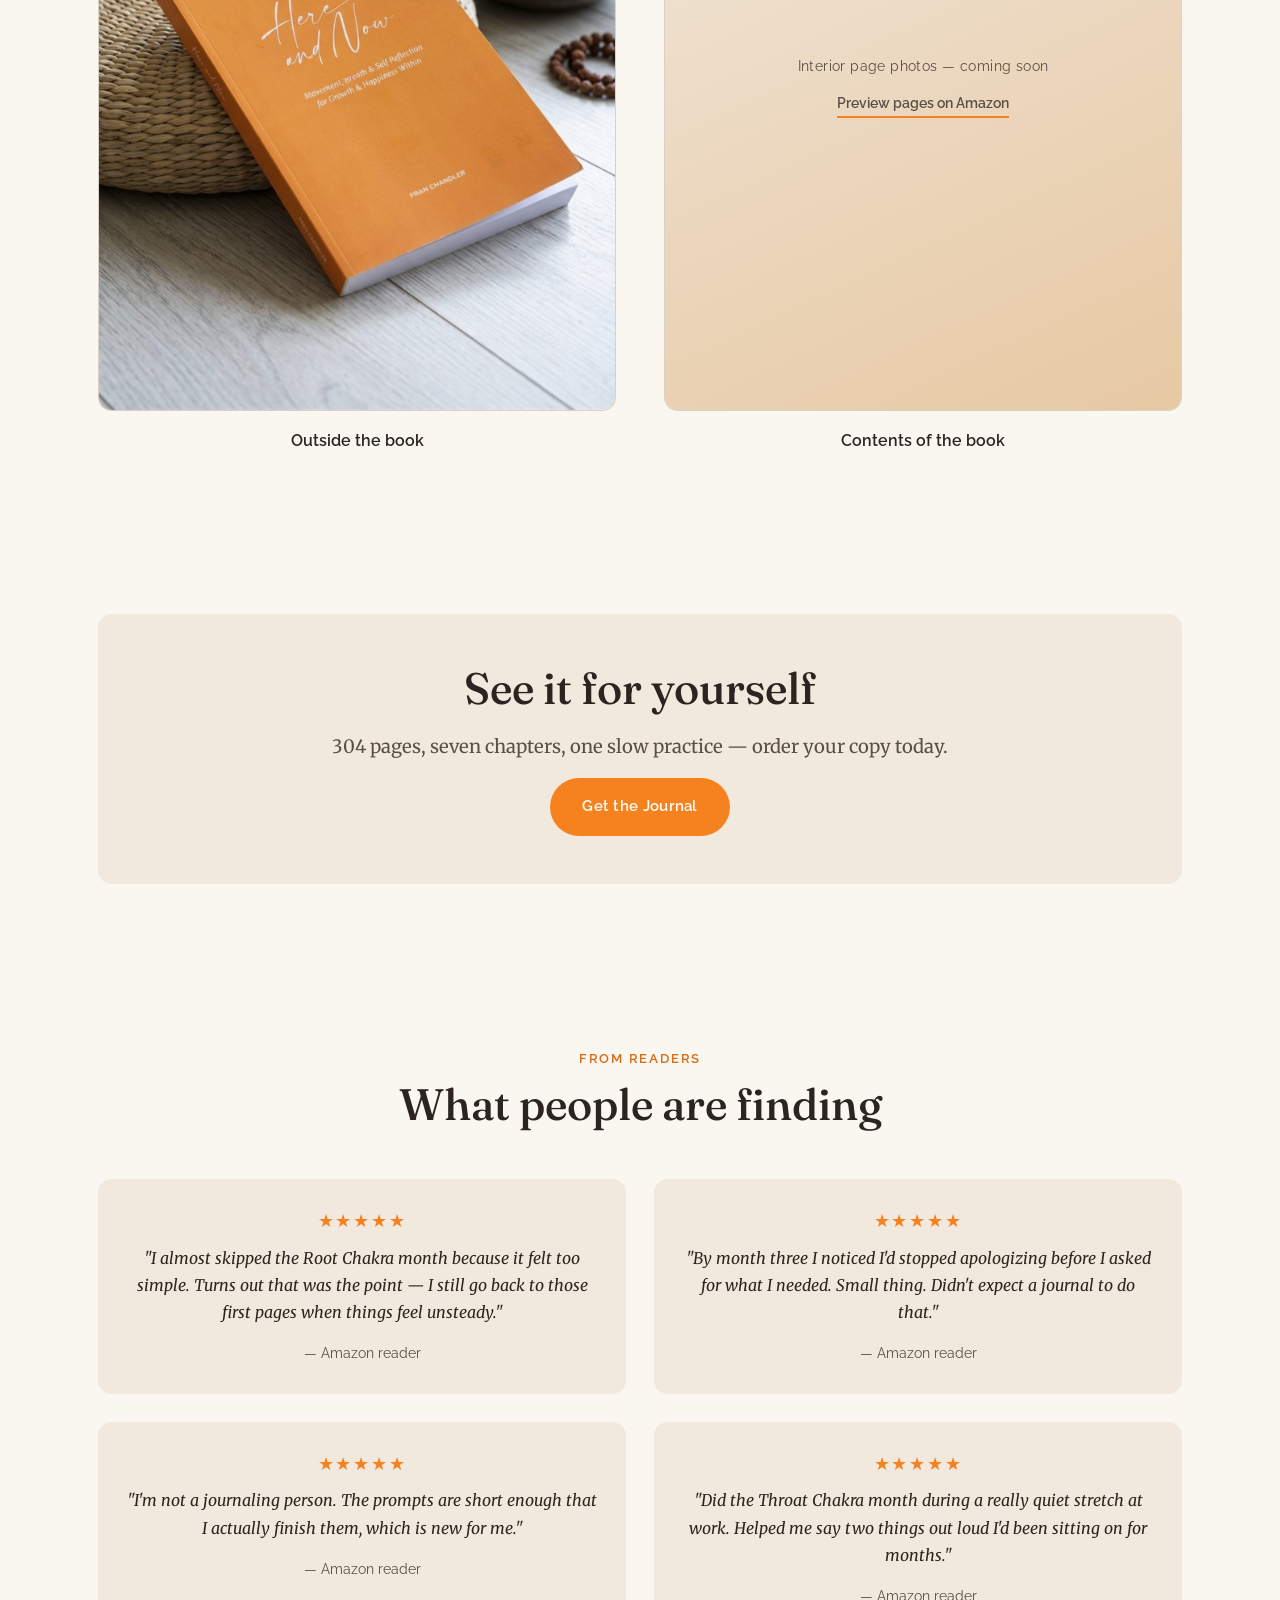
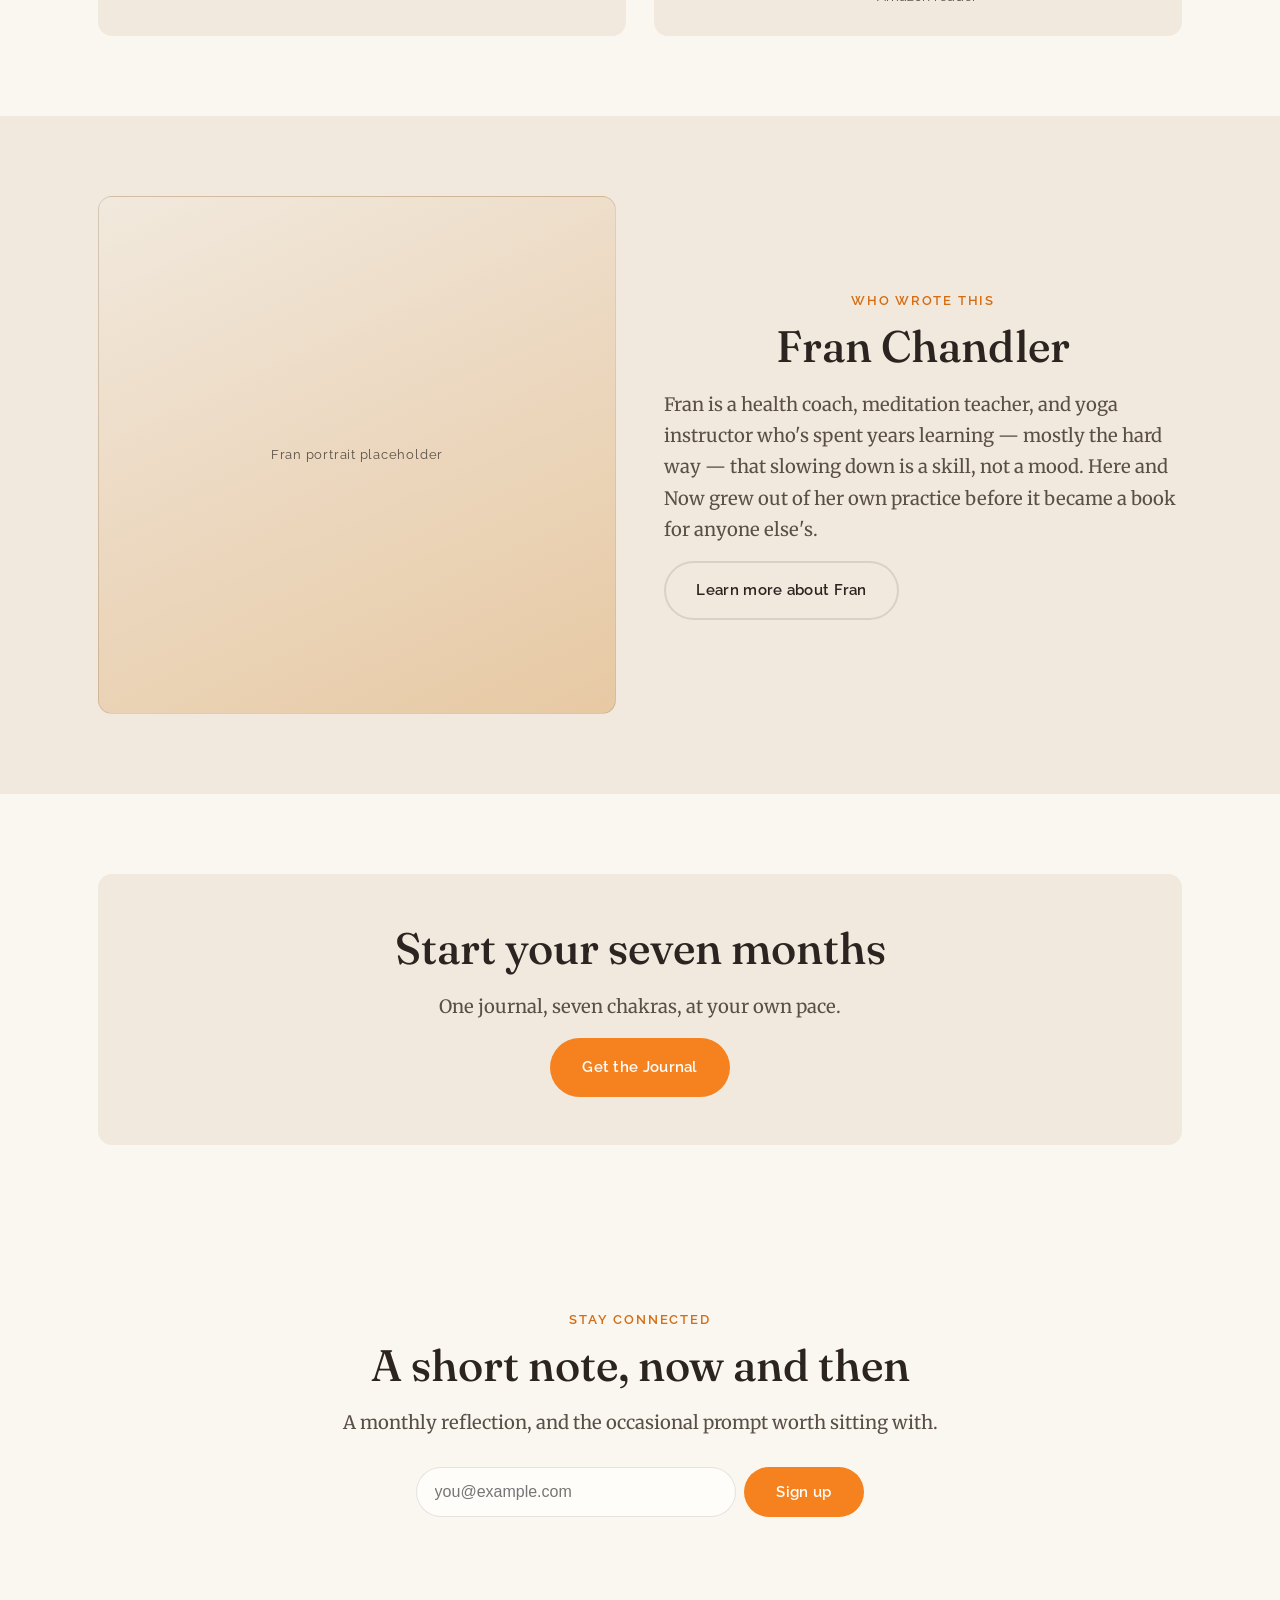
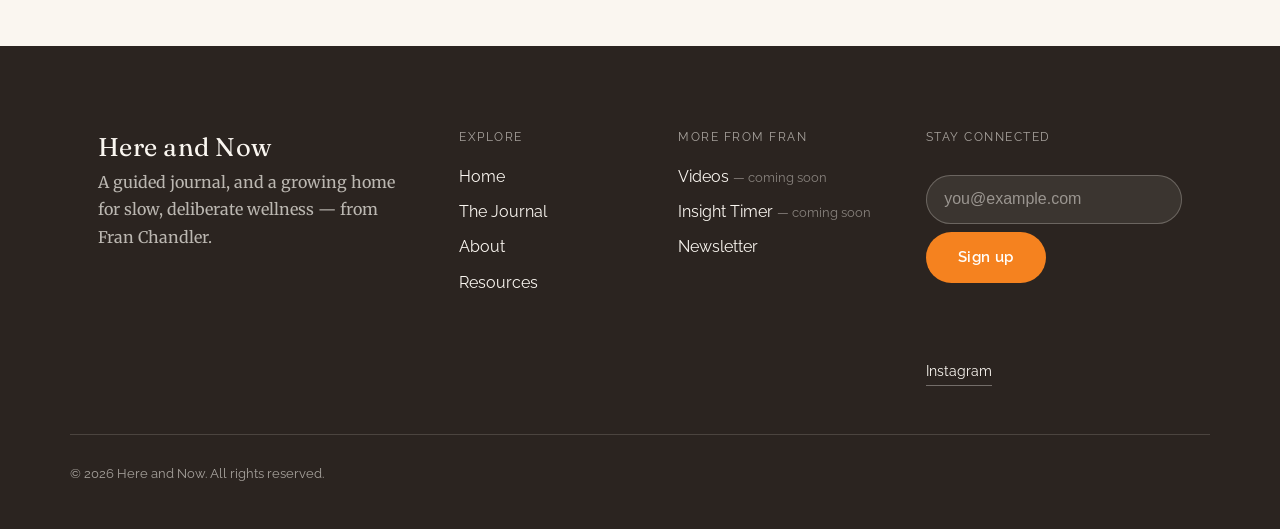
==== commit f7fb9f5c: "Add interactive photo galleries, buy CTAs, and homepage polish - Wire up the real Amazon product lin" ====
--- a/index.html
+++ b/index.html
@@ -42,10 +42,9 @@
           <li><a href="index.html" aria-current="page">Home</a></li>
           <li><a href="journal.html">The Journal</a></li>
           <li><a href="about.html">About</a></li>
-          <li><a href="additional.html">Additional</a></li>
+          <li><a href="additional.html">Resources</a></li>
         </ul>
-        <!-- TODO: replace with real Amazon product URL -->
-        <a href="https://www.amazon.com/dp/PLACEHOLDER-ASIN" class="btn btn-accent nav-cta" target="_blank" rel="noopener noreferrer">Get the Journal</a>
+        <a href="https://www.amazon.com/dp/B0H22KL5VK" class="btn btn-accent nav-cta" target="_blank" rel="noopener noreferrer">Get the Journal</a>
       </nav>
 
       <button class="nav-toggle" id="nav-toggle" aria-expanded="false" aria-controls="site-nav" aria-label="Toggle menu">
@@ -71,11 +70,10 @@
           <h1 class="hero-title">Right here.<br />Right now.<br />That's enough.</h1>
           <p class="hero-subhead">Here and Now is a seven-month journey through movement, breath, and honest writing — one chakra, one month, one page at a time.</p>
           <div class="hero-actions">
-            <!-- TODO: replace with real Amazon product URL -->
-            <a href="https://www.amazon.com/dp/PLACEHOLDER-ASIN" class="btn btn-accent" target="_blank" rel="noopener noreferrer">Get the Journal</a>
+            <a href="https://www.amazon.com/dp/B0H22KL5VK" class="btn btn-accent" target="_blank" rel="noopener noreferrer">Get the Journal</a>
             <a href="journal.html" class="btn btn-outline">See what's inside</a>
           </div>
-          <p class="hero-note">$19.91 · 304 pages · available on Amazon</p>
+          <p class="hero-note">$24.99 · 304 pages · available on Amazon</p>
         </div>
         <div class="journal-gallery">
           <div class="photo-frame tall journal-gallery-main">
@@ -97,7 +95,7 @@
         <div class="section-head center">
           <p class="eyebrow">The method</p>
           <h2>Seven chakras. Seven months.</h2>
-          <p class="section-lede">Each month, the journal moves through one energy center using three tools together — movement, meditation, and journaling. Slow on purpose.</p>
+          <p class="section-lede">Each month, the journal moves through one energy center using three tools together — movement, meditation, and journaling.</p>
         </div>
         <div class="method-grid">
           <div class="method-card">
@@ -139,33 +137,96 @@
       </div>
     </section>
 
-    <!-- ============ PHOTO GALLERY ============ -->
+    <!-- ============ CTA: BUY THE BOOK (after chakras) ============ -->
+    <section class="section reveal">
+      <div class="container">
+        <div class="cta-band">
+          <h2>Ready to start month one?</h2>
+          <p class="section-lede" style="margin-left:auto;margin-right:auto;">Root chakra begins on page one. Here and Now is available now on Amazon.</p>
+          <a href="https://www.amazon.com/dp/B0H22KL5VK" class="btn btn-accent" target="_blank" rel="noopener noreferrer">Get the Journal</a>
+        </div>
+      </div>
+    </section>
+
+    <!-- ============ PHOTO GALLERY / A CLOSER LOOK ============ -->
     <section class="section reveal">
       <div class="container">
         <div class="section-head center">
           <p class="eyebrow">A closer look</p>
           <h2>What it actually looks like</h2>
-          <p class="section-lede">Real photos of the physical journal — the cover, the spine, and a few pages along the way.</p>
-        </div>
-        <div class="mosaic-grid">
-          <div class="photo-frame mosaic-item wide">
-            <img class="photo" src="images/book/book-succulent.jpg" alt="Here and Now styled on a shelf beside a small succulent and stacked notebooks" loading="lazy" width="1600" height="893" />
-          </div>
-          <div class="photo-frame mosaic-item tall">
-            <img class="photo" src="images/book/book-page-turn.jpg" alt="A hand turning a page of Here and Now while seated" loading="lazy" width="1289" height="1600" />
-          </div>
-          <div class="photo-frame mosaic-item tall">
-            <img class="photo" src="images/book/book-meditation-corner.jpg" alt="Here and Now leaning against a woven pouf beside a singing bowl and mala beads" loading="lazy" width="1289" height="1600" />
-          </div>
-          <div class="photo-frame mosaic-item wide">
-            <img class="photo" src="images/book/book-garden-path.jpg" alt="Here and Now propped on a stone along a garden path at golden hour" loading="lazy" width="1600" height="893" />
-          </div>
-          <div class="photo-frame mosaic-item tall">
-            <img class="photo" src="images/book/book-flatlay-eucalyptus.jpg" alt="Here and Now styled on linen with dried eucalyptus and a small wooden timer" loading="lazy" width="1289" height="1600" />
-          </div>
-          <div class="photo-frame mosaic-item tall">
-            <img class="photo" src="images/book/book-yoga-mat.jpg" alt="Here and Now standing on a table beside a rolled yoga mat and a mug that reads breathe" loading="lazy" width="1289" height="1600" />
-          </div>
+          <p class="section-lede">Real photos of the physical journal — the cover, the pages, and everything in between.</p>
+        </div>
+        <div class="gallery-cards">
+          <div class="gallery-card" data-gallery data-autoplay-interval="2000">
+            <div class="gallery-card-viewport" tabindex="0" role="group" aria-label="Photos of the outside of Here and Now">
+              <div class="gallery-slide is-active">
+                <div class="gallery-slide-inner"><img src="images/book/book-flatlay-eucalyptus.jpg" alt="Here and Now styled on linen with dried eucalyptus and a small wooden timer" loading="lazy" /></div>
+              </div>
+              <div class="gallery-slide">
+                <div class="gallery-slide-inner"><img src="images/book/book-garden-path.jpg" alt="Here and Now propped on a stone along a garden path at golden hour" loading="lazy" /></div>
+              </div>
+              <div class="gallery-slide">
+                <div class="gallery-slide-inner"><img src="images/book/book-meditation-corner.jpg" alt="Here and Now leaning against a woven pouf beside a singing bowl and mala beads" loading="lazy" /></div>
+              </div>
+              <div class="gallery-slide">
+                <div class="gallery-slide-inner"><img src="images/book/book-succulent.jpg" alt="Here and Now styled on a shelf beside a small succulent and stacked notebooks" loading="lazy" /></div>
+              </div>
+              <div class="gallery-slide">
+                <div class="gallery-slide-inner"><img src="images/book/book-sunlit-hand.jpg" alt="A hand holding Here and Now against a warm, sunlit wall" loading="lazy" /></div>
+              </div>
+              <div class="gallery-slide">
+                <div class="gallery-slide-inner"><img src="images/book/book-nightstand.jpg" alt="Here and Now resting on a bedside table beside a cup of tea and glasses" loading="lazy" /></div>
+              </div>
+              <div class="gallery-slide">
+                <div class="gallery-slide-inner"><img src="images/book/book-reading-window.jpg" alt="A woman reading Here and Now beside a sunlit window" loading="lazy" /></div>
+              </div>
+              <div class="gallery-slide">
+                <div class="gallery-slide-inner"><img src="images/book/book-yoga-mat.jpg" alt="Here and Now standing on a table beside a rolled yoga mat and a mug that reads breathe" loading="lazy" /></div>
+              </div>
+              <div class="gallery-slide">
+                <div class="gallery-slide-inner"><img src="images/book/book-page-turn.jpg" alt="A hand turning a page of Here and Now while seated" loading="lazy" /></div>
+              </div>
+              <button type="button" class="gallery-arrow gallery-arrow-prev" data-gallery-prev aria-label="Previous photo">&#8249;</button>
+              <button type="button" class="gallery-arrow gallery-arrow-next" data-gallery-next aria-label="Next photo">&#8250;</button>
+            </div>
+            <p class="gallery-card-title">Outside the book</p>
+          </div>
+
+          <div class="gallery-card" data-gallery data-autoplay-interval="2000">
+            <div class="gallery-card-viewport" tabindex="0" role="group" aria-label="Photos of the inside pages of Here and Now">
+              <div class="gallery-slide is-active">
+                <div class="gallery-slide-inner">
+                  <!-- PLACEHOLDER: swap for real Look Inside page screenshots once saved to images/book/pages/ -->
+                  <div class="gallery-slide-placeholder">
+                    <p>Interior page photos — coming soon</p>
+                    <a href="https://read.amazon.com/sample/B0H22KL5VK?clientId=share" class="read-more" target="_blank" rel="noopener noreferrer">Preview pages on Amazon</a>
+                  </div>
+                </div>
+              </div>
+              <button type="button" class="gallery-arrow gallery-arrow-prev" data-gallery-prev aria-label="Previous photo" hidden></button>
+              <button type="button" class="gallery-arrow gallery-arrow-next" data-gallery-next aria-label="Next photo" hidden></button>
+            </div>
+            <p class="gallery-card-title">Contents of the book</p>
+          </div>
+        </div>
+      </div>
+    </section>
+
+    <!-- ============ SHARED PHOTO LIGHTBOX ============ -->
+    <div class="gallery-lightbox" data-gallery-lightbox hidden>
+      <button type="button" class="gallery-lightbox-back" data-gallery-lightbox-close aria-label="Back">&#8592; Back</button>
+      <button type="button" class="gallery-arrow gallery-arrow-prev" data-gallery-lightbox-prev aria-label="Previous photo">&#8249;</button>
+      <div class="gallery-lightbox-stage" data-gallery-lightbox-stage></div>
+      <button type="button" class="gallery-arrow gallery-arrow-next" data-gallery-lightbox-next aria-label="Next photo">&#8250;</button>
+    </div>
+
+    <!-- ============ CTA: BUY THE BOOK (between photos and reviews) ============ -->
+    <section class="section reveal">
+      <div class="container">
+        <div class="cta-band">
+          <h2>See it for yourself</h2>
+          <p class="section-lede" style="margin-left:auto;margin-right:auto;">304 pages, seven chapters, one slow practice — order your copy today.</p>
+          <a href="https://www.amazon.com/dp/B0H22KL5VK" class="btn btn-accent" target="_blank" rel="noopener noreferrer">Get the Journal</a>
         </div>
       </div>
     </section>
@@ -182,22 +243,22 @@
           <div class="testimonial-card">
             <span class="stars" aria-hidden="true">★★★★★</span>
             <blockquote>"I almost skipped the Root Chakra month because it felt too simple. Turns out that was the point — I still go back to those first pages when things feel unsteady."</blockquote>
-            <cite>Amazon reader</cite>
+            <cite>— Amazon reader</cite>
           </div>
           <div class="testimonial-card">
             <span class="stars" aria-hidden="true">★★★★★</span>
             <blockquote>"By month three I noticed I'd stopped apologizing before I asked for what I needed. Small thing. Didn't expect a journal to do that."</blockquote>
-            <cite>Amazon reader</cite>
+            <cite>— Amazon reader</cite>
           </div>
           <div class="testimonial-card">
             <span class="stars" aria-hidden="true">★★★★★</span>
             <blockquote>"I'm not a journaling person. The prompts are short enough that I actually finish them, which is new for me."</blockquote>
-            <cite>Amazon reader</cite>
+            <cite>— Amazon reader</cite>
           </div>
           <div class="testimonial-card">
             <span class="stars" aria-hidden="true">★★★★★</span>
             <blockquote>"Did the Throat Chakra month during a really quiet stretch at work. Helped me say two things out loud I'd been sitting on for months."</blockquote>
-            <cite>Amazon reader</cite>
+            <cite>— Amazon reader</cite>
           </div>
         </div>
       </div>
@@ -211,10 +272,21 @@
           Fran portrait placeholder
         </div>
         <div>
-          <p class="eyebrow">Who wrote this</p>
-          <h2>Fran Chandler</h2>
+          <p class="eyebrow center-inline">Who wrote this</p>
+          <h2 class="center-inline">Fran Chandler</h2>
           <p class="section-lede">Fran is a health coach, meditation teacher, and yoga instructor who's spent years learning — mostly the hard way — that slowing down is a skill, not a mood. Here and Now grew out of her own practice before it became a book for anyone else's.</p>
-          <a href="about.html" class="btn btn-outline">Learn more about Fran</a>
+          <a href="about.html" class="btn btn-outline center-inline">Learn more about Fran</a>
+        </div>
+      </div>
+    </section>
+
+    <!-- ============ CTA: BUY THE BOOK (below reviews and author) ============ -->
+    <section class="section reveal">
+      <div class="container">
+        <div class="cta-band">
+          <h2>Start your seven months</h2>
+          <p class="section-lede" style="margin-left:auto;margin-right:auto;">One journal, seven chakras, at your own pace.</p>
+          <a href="https://www.amazon.com/dp/B0H22KL5VK" class="btn btn-accent" target="_blank" rel="noopener noreferrer">Get the Journal</a>
         </div>
       </div>
     </section>
@@ -225,7 +297,7 @@
       <div class="container">
         <p class="eyebrow">Stay connected</p>
         <h2>A short note, now and then</h2>
-        <p class="section-lede" style="margin-left:auto;margin-right:auto;">No blasts, no noise — just a monthly reflection and the occasional prompt worth sitting with.</p>
+        <p class="section-lede" style="margin-left:auto;margin-right:auto;">A monthly reflection, and the occasional prompt worth sitting with.</p>
         <form class="newsletter-form" data-newsletter-form>
           <label for="newsletter-email-home" class="visually-hidden">Email address</label>
           <input type="email" id="newsletter-email-home" name="email" placeholder="you@example.com" required autocomplete="email" />
@@ -250,7 +322,7 @@
           <li><a href="index.html">Home</a></li>
           <li><a href="journal.html">The Journal</a></li>
           <li><a href="about.html">About</a></li>
-          <li><a href="additional.html">Additional</a></li>
+          <li><a href="additional.html">Resources</a></li>
         </ul>
       </nav>
       <div class="footer-more">
--- a/css/style.css
+++ b/css/style.css
@@ -206,6 +206,16 @@
   text-align: center;
 }
 
+/* Centers a block-level element (or turns an inline one block) within a
+   left-aligned parent, without disturbing sibling elements' alignment. */
+.center-inline {
+  display: block;
+  width: fit-content;
+  margin-left: auto;
+  margin-right: auto;
+  text-align: center;
+}
+
 /* === BUTTONS === */
 .btn {
   display: inline-flex;
@@ -476,6 +486,11 @@
   font-weight: 600;
 }
 
+.method-card .method-month,
+.method-card h3 {
+  text-align: center;
+}
+
 .method-card h3 {
   margin: 0.3rem 0 0.6rem;
 }
@@ -490,26 +505,215 @@
   max-width: 20rem;
 }
 
-/* === PHOTO MOSAIC (mixed vertical/horizontal gallery) === */
-.mosaic-grid {
-  display: grid;
-  grid-template-columns: repeat(2, 1fr);
-  grid-auto-rows: 150px;
-  grid-auto-flow: dense;
-  gap: var(--space-sm);
-}
-
-.mosaic-item {
-  min-height: 0;
+/* === CLOSER-LOOK GALLERY CARDS ===
+   Two interactive photo cards (outside / contents). Each auto-advances
+   every ~2s until hovered, focused, or expanded into the shared lightbox;
+   closing the lightbox hands the index back so the card resumes where the
+   visitor left off. See js/main.js for the behavior. */
+.gallery-cards {
+  display: grid;
+  grid-template-columns: 1fr;
+  gap: var(--space-lg);
+}
+
+.gallery-card {
+  border-radius: var(--radius-lg);
+  transition: transform var(--transition-fast), box-shadow var(--transition-fast);
+}
+
+.gallery-card:hover,
+.gallery-card:focus-within {
+  transform: scale(1.035);
+  box-shadow: 0 20px 45px rgba(43, 36, 32, 0.18);
+  z-index: 2;
+}
+
+.gallery-card-viewport {
+  position: relative;
+  aspect-ratio: 4 / 5;
+  border-radius: var(--radius-lg);
+  overflow: hidden;
+  border: 1px solid var(--color-border);
+  background-color: var(--color-cream-alt);
+  cursor: pointer;
+}
+
+.gallery-slide {
+  position: absolute;
+  inset: 0;
+  opacity: 0;
+  transition: opacity 0.6s ease;
+}
+
+.gallery-slide.is-active {
+  opacity: 1;
+}
+
+.gallery-slide-inner {
+  position: absolute;
+  inset: 0;
+}
+
+.gallery-slide-inner img {
+  width: 100%;
   height: 100%;
-}
-
-.mosaic-item.tall {
-  grid-row: span 2;
-}
-
-.mosaic-item.wide {
-  grid-column: span 2;
+  object-fit: cover;
+  display: block;
+}
+
+.gallery-slide-placeholder {
+  display: flex;
+  flex-direction: column;
+  align-items: center;
+  justify-content: center;
+  gap: 0.8rem;
+  height: 100%;
+  text-align: center;
+  padding: var(--space-md);
+  background: linear-gradient(155deg, var(--color-cream-alt) 0%, #ecd9c2 45%, #e7c9a3 100%);
+  color: var(--color-text-soft);
+}
+
+.gallery-slide-placeholder p {
+  font-family: var(--font-ui);
+  font-size: 0.85rem;
+  letter-spacing: 0.03em;
+  margin: 0;
+}
+
+.gallery-arrow {
+  position: absolute;
+  top: 50%;
+  transform: translateY(-50%);
+  width: 2.4rem;
+  height: 2.4rem;
+  border-radius: 50%;
+  border: none;
+  background-color: rgba(255, 253, 250, 0.85);
+  color: var(--color-text);
+  font-size: 1.4rem;
+  line-height: 1;
+  display: flex;
+  align-items: center;
+  justify-content: center;
+  opacity: 0;
+  transition: opacity var(--transition-fast), background-color var(--transition-fast);
+}
+
+.gallery-card-viewport:hover .gallery-arrow,
+.gallery-arrow:focus-visible {
+  opacity: 1;
+}
+
+.gallery-arrow[hidden] {
+  display: none;
+}
+
+.gallery-arrow-prev {
+  left: 0.6rem;
+}
+
+.gallery-arrow-next {
+  right: 0.6rem;
+}
+
+.gallery-arrow:hover {
+  background-color: var(--color-white);
+}
+
+.gallery-card-title {
+  text-align: center;
+  margin-top: var(--space-sm);
+  margin-bottom: 0;
+  font-family: var(--font-ui);
+  font-weight: 600;
+}
+
+/* === SHARED FULLSCREEN LIGHTBOX === */
+.gallery-lightbox {
+  position: fixed;
+  inset: 0;
+  z-index: 1000;
+  background-color: rgba(20, 16, 14, 0.92);
+  display: flex;
+  align-items: center;
+  justify-content: center;
+}
+
+.gallery-lightbox[hidden] {
+  display: none;
+}
+
+.gallery-lightbox-stage {
+  position: relative;
+  width: min(90vw, 900px);
+  height: min(85vh, 900px);
+  border-radius: var(--radius-lg);
+  overflow: hidden;
+  background-color: var(--color-text);
+}
+
+.gallery-lightbox-stage .gallery-slide-inner {
+  position: absolute;
+  inset: 0;
+  opacity: 1;
+}
+
+.gallery-lightbox-back {
+  position: absolute;
+  top: var(--space-md);
+  left: var(--space-md);
+  display: inline-flex;
+  align-items: center;
+  gap: 0.4rem;
+  background-color: rgba(250, 246, 240, 0.92);
+  color: var(--color-text);
+  font-family: var(--font-ui);
+  font-weight: 600;
+  font-size: 0.9rem;
+  border: none;
+  border-radius: 999px;
+  padding: 0.6rem 1.1rem;
+  z-index: 1;
+}
+
+.gallery-lightbox-back:hover {
+  background-color: var(--color-white);
+}
+
+.gallery-lightbox .gallery-arrow {
+  opacity: 1;
+  background-color: rgba(250, 246, 240, 0.85);
+}
+
+body.lightbox-open {
+  overflow: hidden;
+}
+
+/* === JOURNAL "+N MORE PHOTOS" BADGE === */
+.journal-gallery-more {
+  position: relative;
+}
+
+.gallery-more-btn {
+  position: absolute;
+  bottom: 0.7rem;
+  right: 0.7rem;
+  background-color: rgba(43, 36, 32, 0.78);
+  color: var(--color-white);
+  font-family: var(--font-ui);
+  font-size: 0.78rem;
+  font-weight: 600;
+  letter-spacing: 0.02em;
+  padding: 0.5rem 0.9rem;
+  border-radius: 999px;
+  border: none;
+  transition: background-color var(--transition-fast), transform var(--transition-fast);
+}
+
+.gallery-more-btn:hover {
+  background-color: rgba(43, 36, 32, 0.94);
+  transform: translateY(-1px);
 }
 
 /* === TESTIMONIALS === */
@@ -523,6 +727,11 @@
   background-color: var(--color-cream-alt);
   border-radius: var(--radius-lg);
   padding: var(--space-md);
+  text-align: center;
+}
+
+.testimonial-card .stars {
+  display: block;
 }
 
 .testimonial-card blockquote {
@@ -886,9 +1095,8 @@
     grid-template-columns: repeat(2, 1fr);
   }
 
-  .mosaic-grid {
-    grid-template-columns: repeat(4, 1fr);
-    grid-auto-rows: 170px;
+  .gallery-cards {
+    grid-template-columns: repeat(2, 1fr);
   }
 
   .philosophy-list {
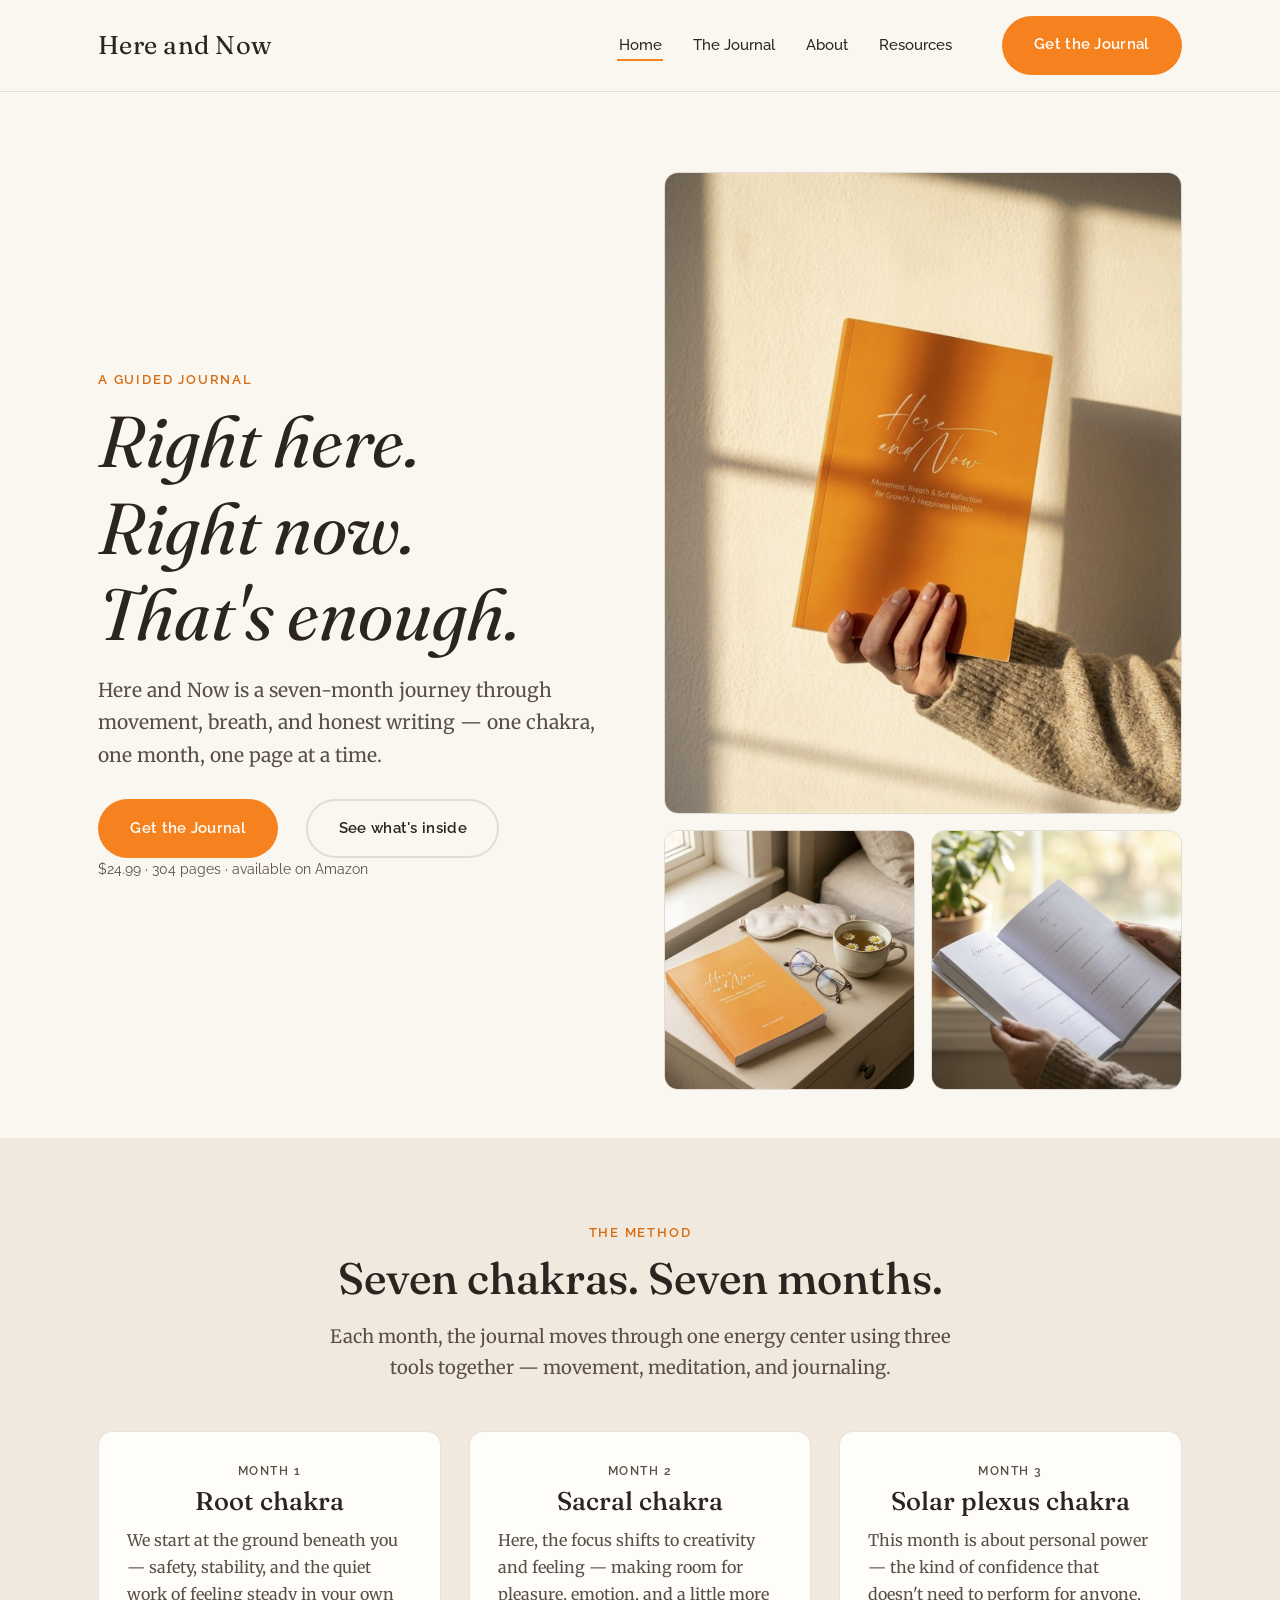
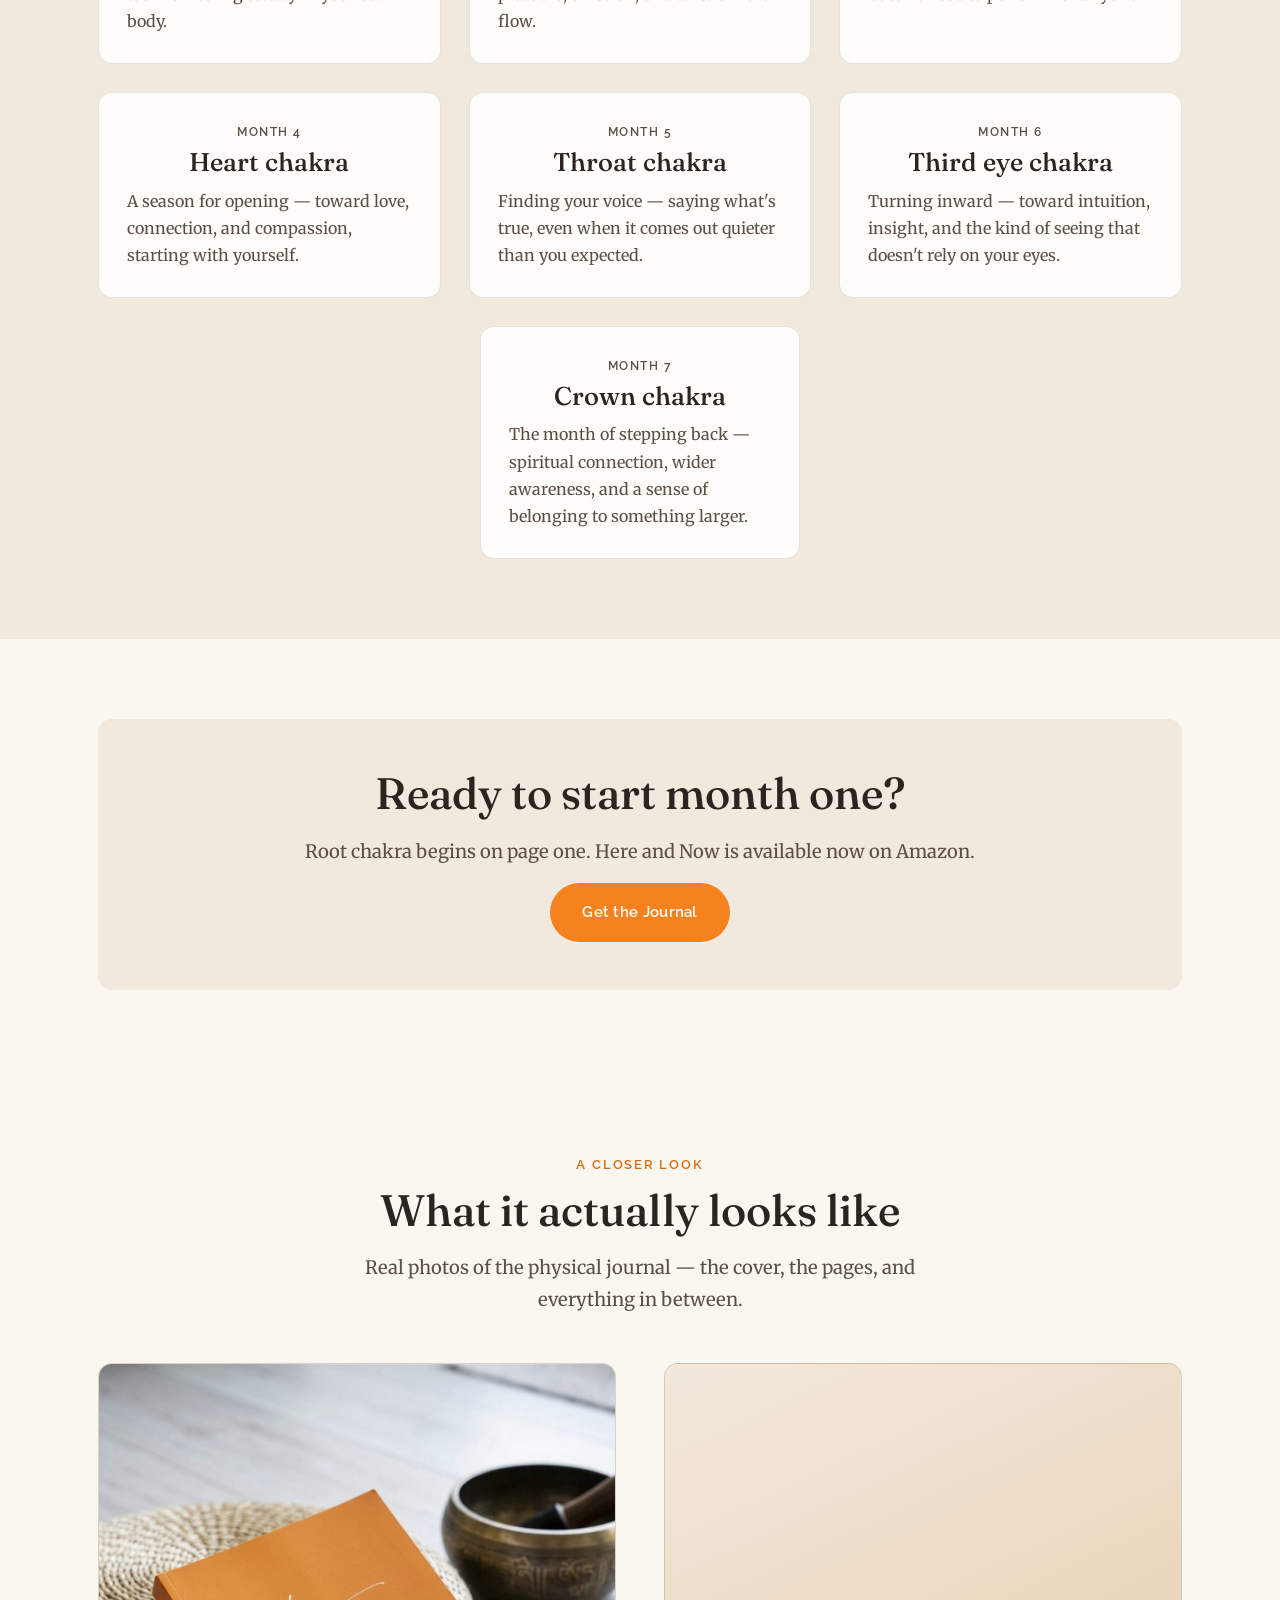
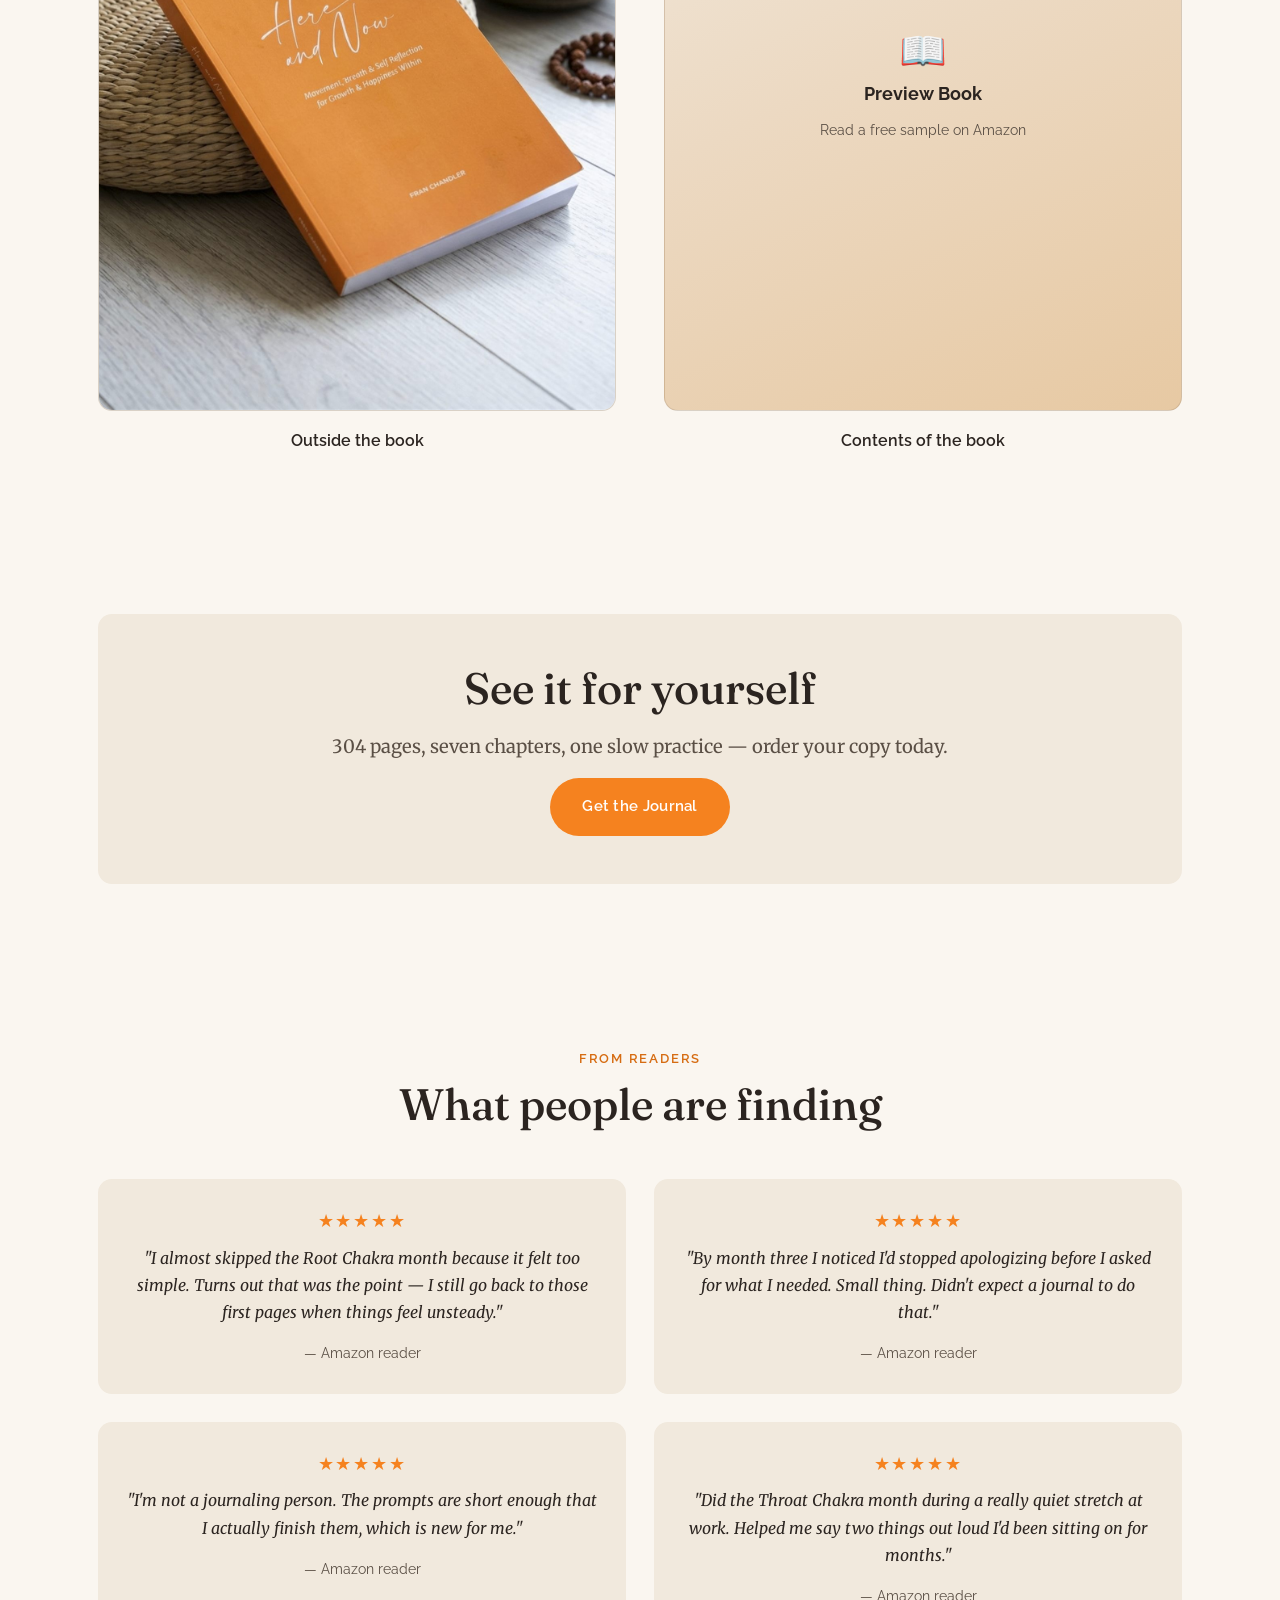
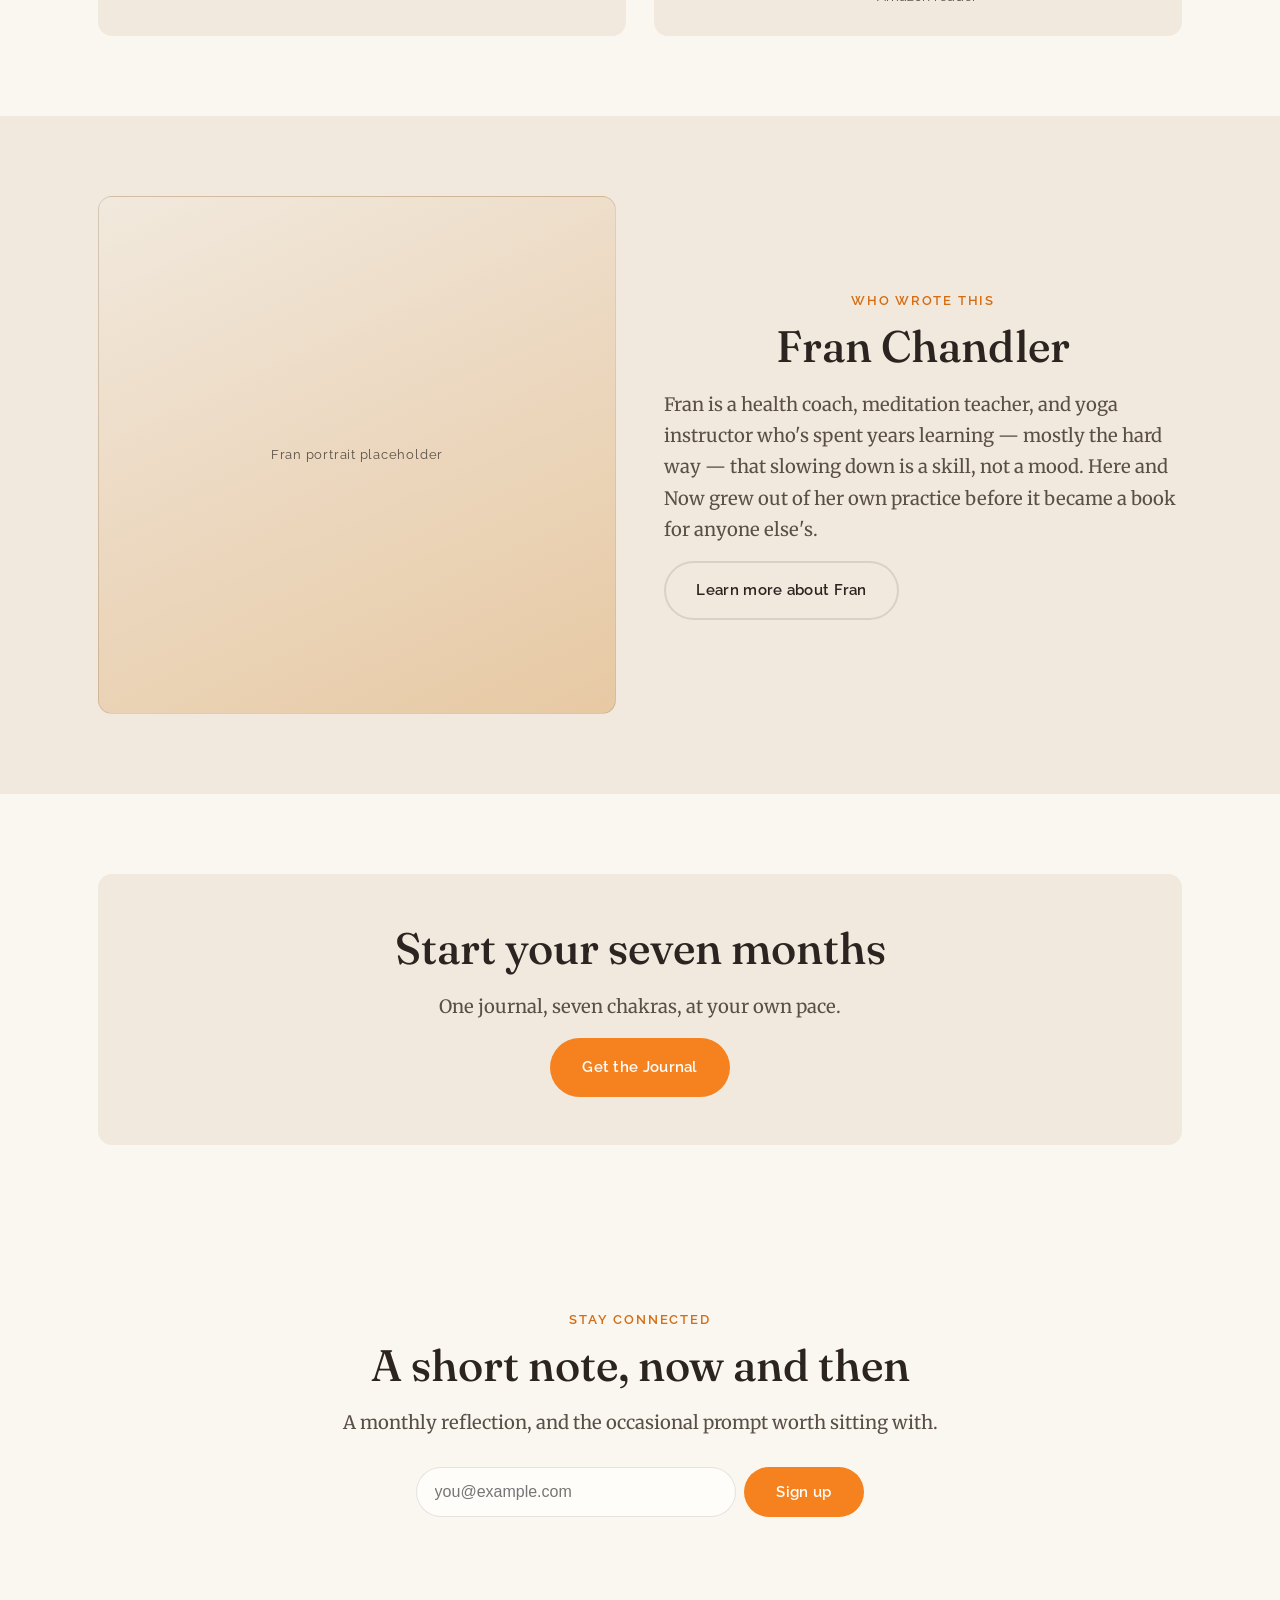
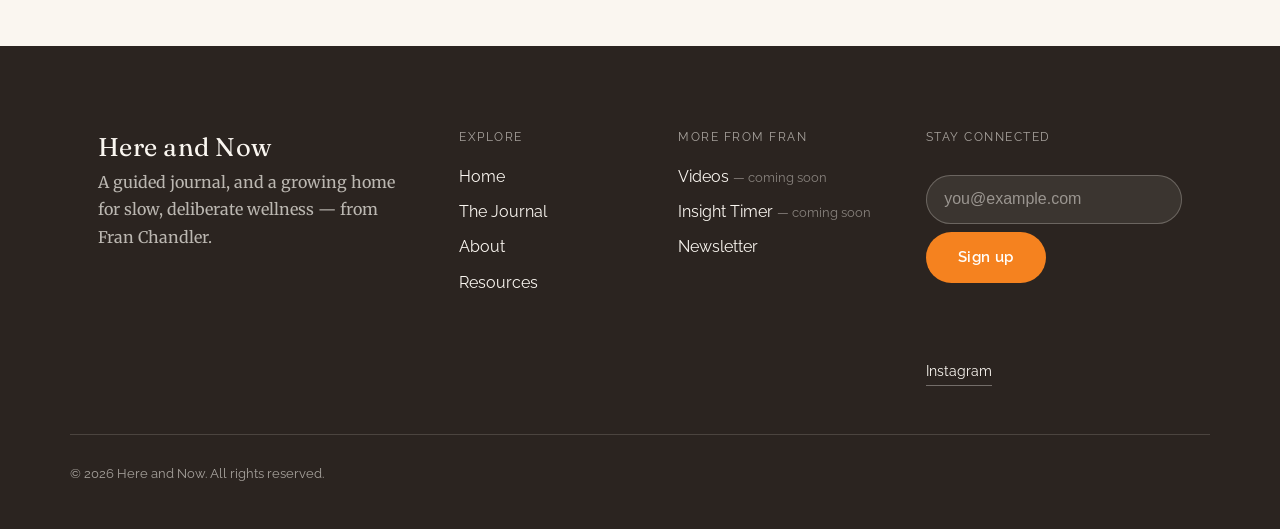
==== commit dc4c13f9: "Replace placeholder interior-page gallery with a plain "Preview Book" link Swap the fake "coming soo" ====
--- a/index.html
+++ b/index.html
@@ -192,22 +192,14 @@
             <p class="gallery-card-title">Outside the book</p>
           </div>
 
-          <div class="gallery-card" data-gallery data-autoplay-interval="2000">
-            <div class="gallery-card-viewport" tabindex="0" role="group" aria-label="Photos of the inside pages of Here and Now">
-              <div class="gallery-slide is-active">
-                <div class="gallery-slide-inner">
-                  <!-- PLACEHOLDER: swap for real Look Inside page screenshots once saved to images/book/pages/ -->
-                  <div class="gallery-slide-placeholder">
-                    <p>Interior page photos — coming soon</p>
-                    <a href="https://read.amazon.com/sample/B0H22KL5VK?clientId=share" class="read-more" target="_blank" rel="noopener noreferrer">Preview pages on Amazon</a>
-                  </div>
-                </div>
-              </div>
-              <button type="button" class="gallery-arrow gallery-arrow-prev" data-gallery-prev aria-label="Previous photo" hidden></button>
-              <button type="button" class="gallery-arrow gallery-arrow-next" data-gallery-next aria-label="Next photo" hidden></button>
+          <a class="gallery-card preview-book-card" href="https://read.amazon.com/sample/B0H22KL5VK?clientId=share" target="_blank" rel="noopener noreferrer">
+            <div class="gallery-card-viewport preview-book-viewport">
+              <span class="preview-book-icon" aria-hidden="true">&#128214;</span>
+              <span class="preview-book-label">Preview Book</span>
+              <span class="preview-book-sub">Read a free sample on Amazon</span>
             </div>
             <p class="gallery-card-title">Contents of the book</p>
-          </div>
+          </a>
         </div>
       </div>
     </section>
--- a/css/style.css
+++ b/css/style.css
@@ -561,26 +561,6 @@
   display: block;
 }
 
-.gallery-slide-placeholder {
-  display: flex;
-  flex-direction: column;
-  align-items: center;
-  justify-content: center;
-  gap: 0.8rem;
-  height: 100%;
-  text-align: center;
-  padding: var(--space-md);
-  background: linear-gradient(155deg, var(--color-cream-alt) 0%, #ecd9c2 45%, #e7c9a3 100%);
-  color: var(--color-text-soft);
-}
-
-.gallery-slide-placeholder p {
-  font-family: var(--font-ui);
-  font-size: 0.85rem;
-  letter-spacing: 0.03em;
-  margin: 0;
-}
-
 .gallery-arrow {
   position: absolute;
   top: 50%;
@@ -629,6 +609,42 @@
   font-weight: 600;
 }
 
+/* === "PREVIEW BOOK" LINK CARD ===
+   Sits alongside the photo gallery card but is a plain outbound link to
+   the Amazon sample reader, not a photo slideshow. */
+.preview-book-card {
+  display: block;
+}
+
+.preview-book-viewport {
+  display: flex;
+  flex-direction: column;
+  align-items: center;
+  justify-content: center;
+  gap: 0.6rem;
+  text-align: center;
+  padding: var(--space-lg) var(--space-md);
+  background: linear-gradient(155deg, var(--color-cream-alt) 0%, #ecd9c2 45%, #e7c9a3 100%);
+}
+
+.preview-book-icon {
+  font-size: 2.4rem;
+  line-height: 1;
+}
+
+.preview-book-label {
+  font-family: var(--font-ui);
+  font-weight: 700;
+  font-size: 1.1rem;
+  color: var(--color-text);
+}
+
+.preview-book-sub {
+  font-family: var(--font-ui);
+  font-size: 0.85rem;
+  color: var(--color-text-soft);
+}
+
 /* === SHARED FULLSCREEN LIGHTBOX === */
 .gallery-lightbox {
   position: fixed;
@@ -690,12 +706,14 @@
   overflow: hidden;
 }
 
-/* === JOURNAL "+N MORE PHOTOS" BADGE === */
+/* === JOURNAL "PREVIEW BOOK" BADGE === */
 .journal-gallery-more {
   position: relative;
 }
 
 .gallery-more-btn {
+  display: inline-flex;
+  align-items: center;
   position: absolute;
   bottom: 0.7rem;
   right: 0.7rem;
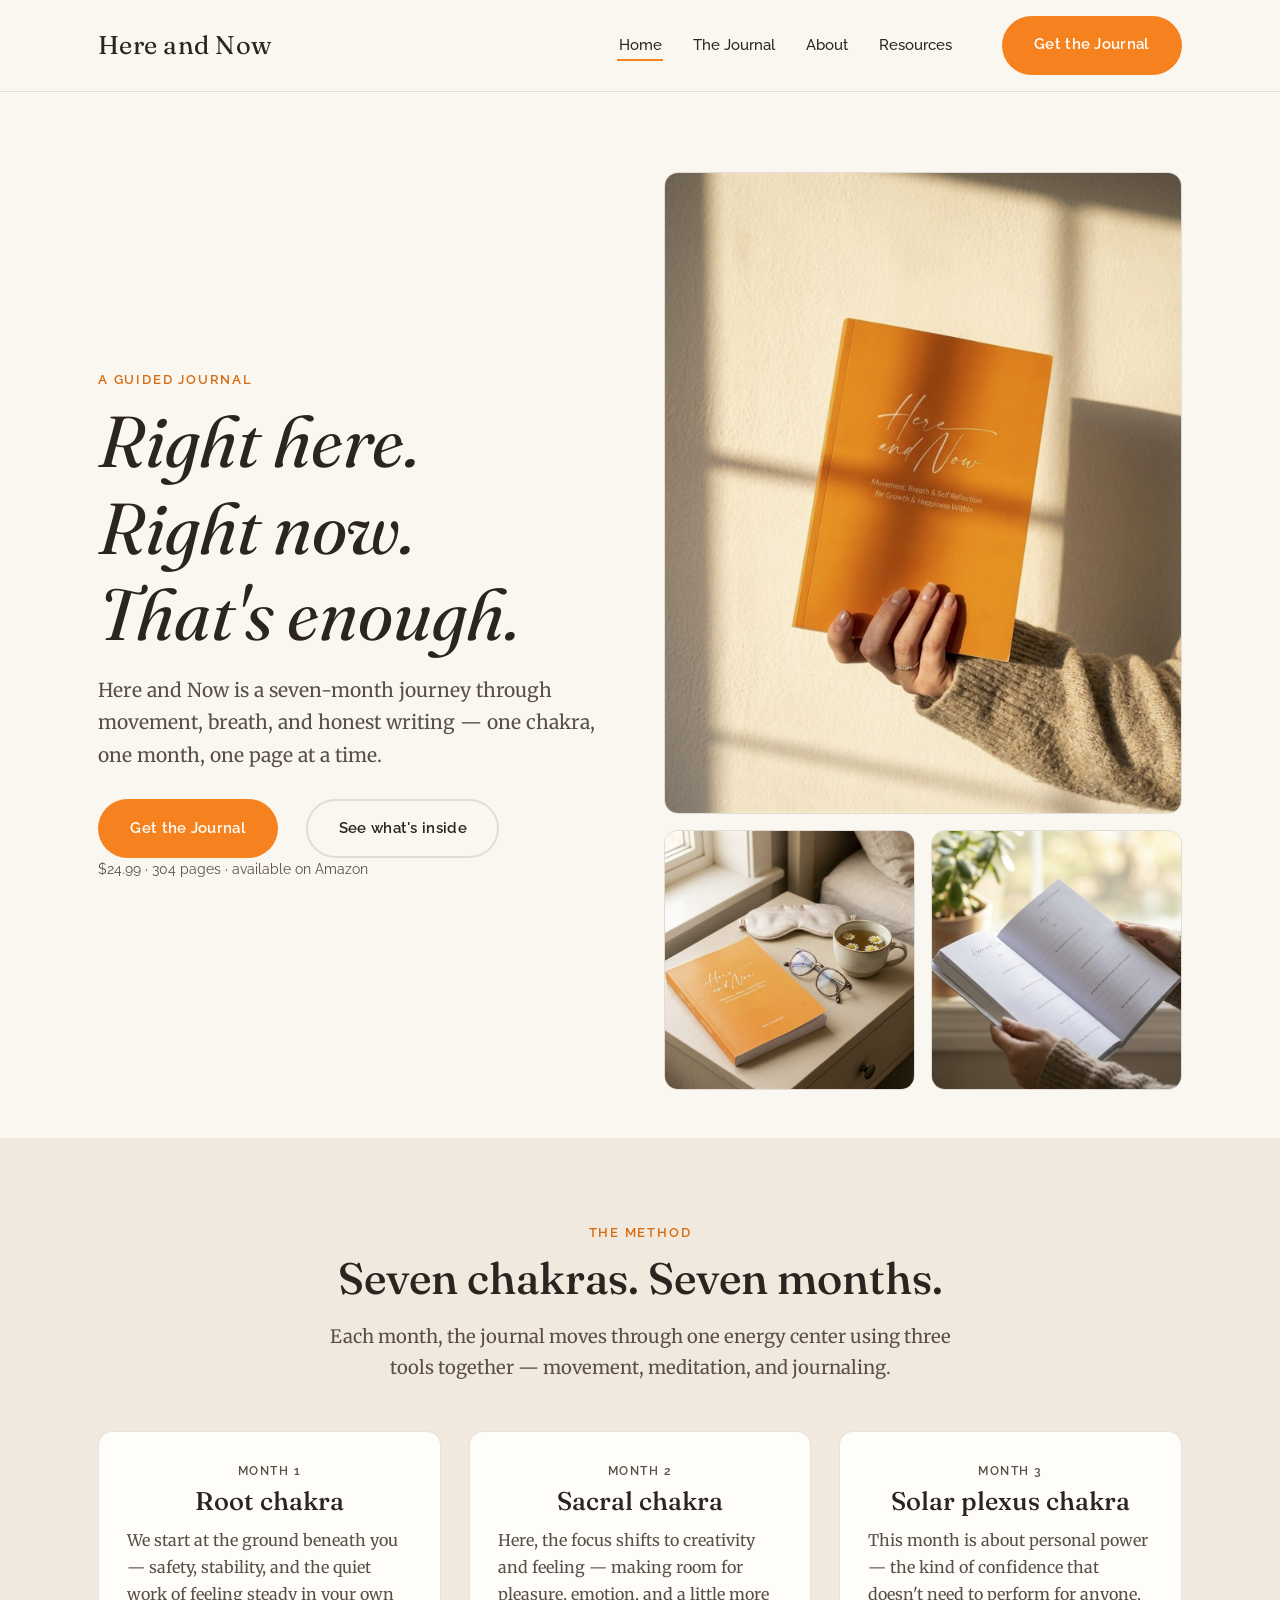
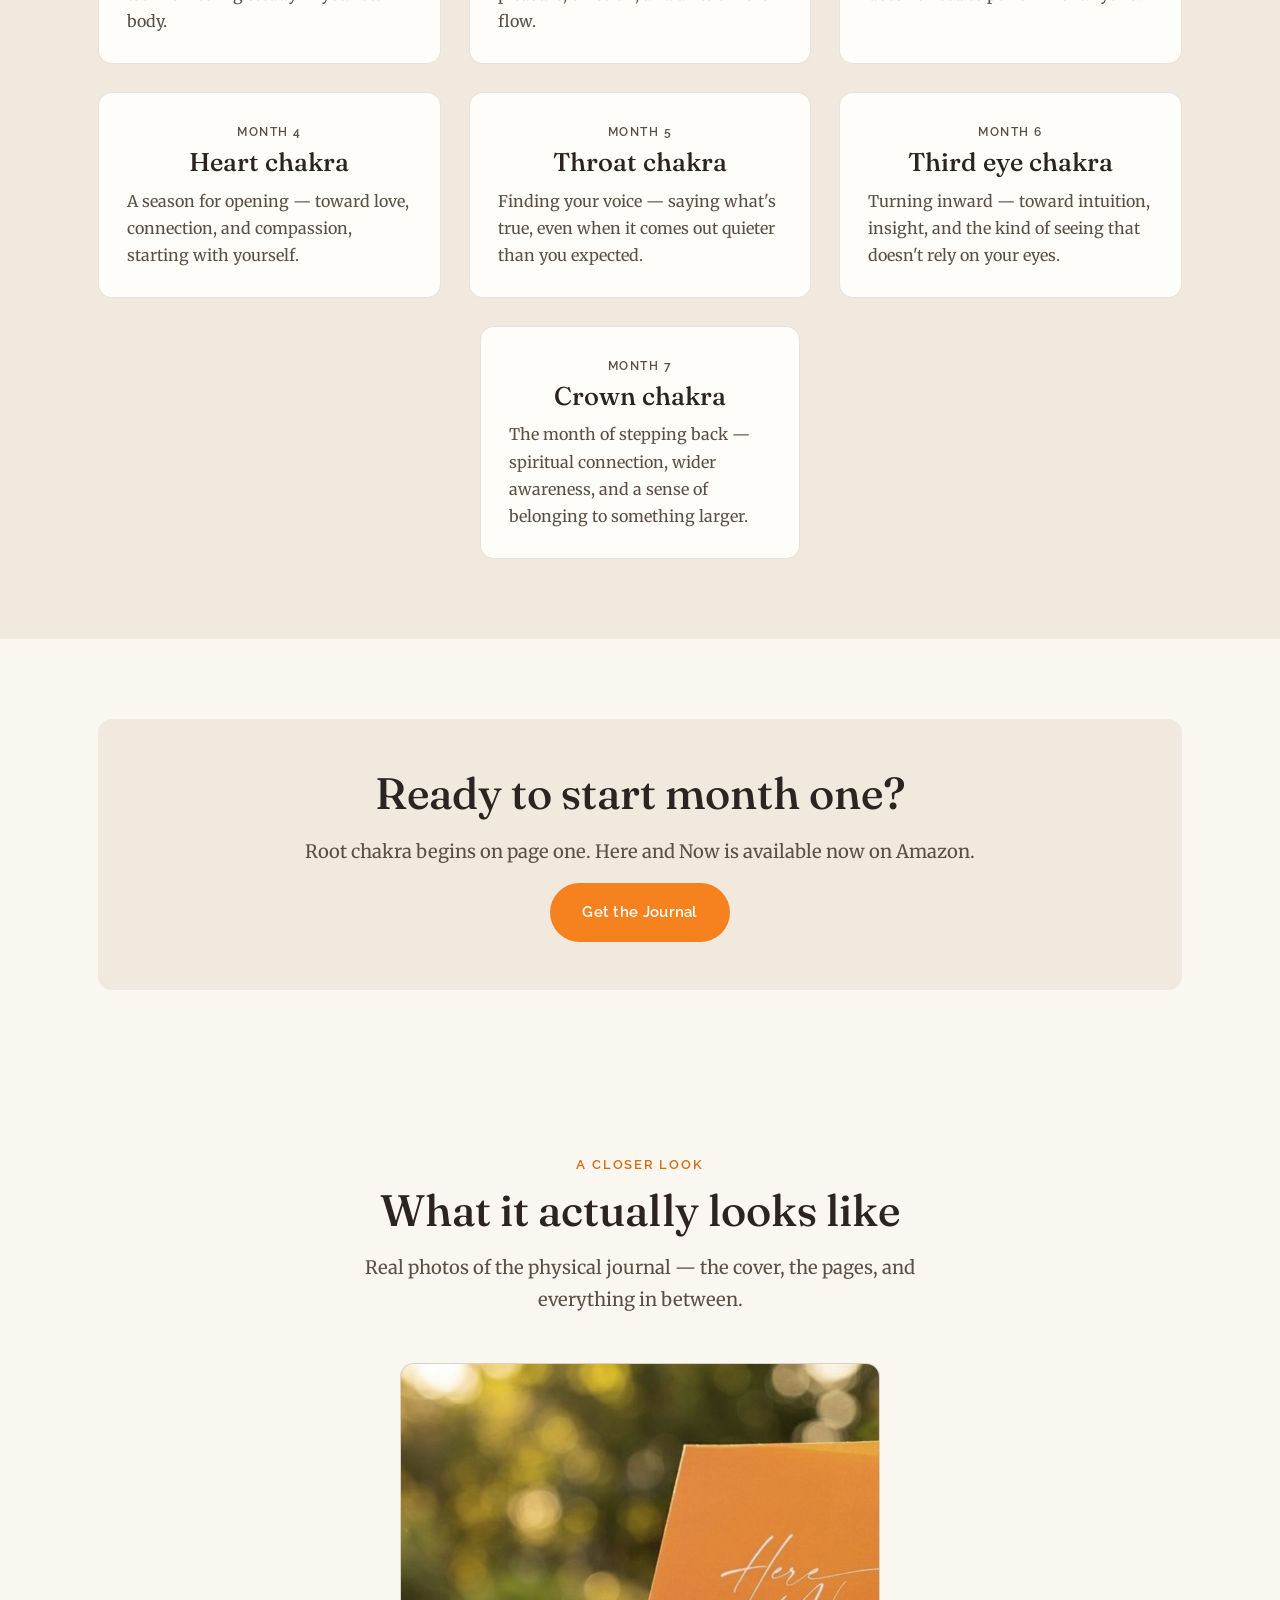
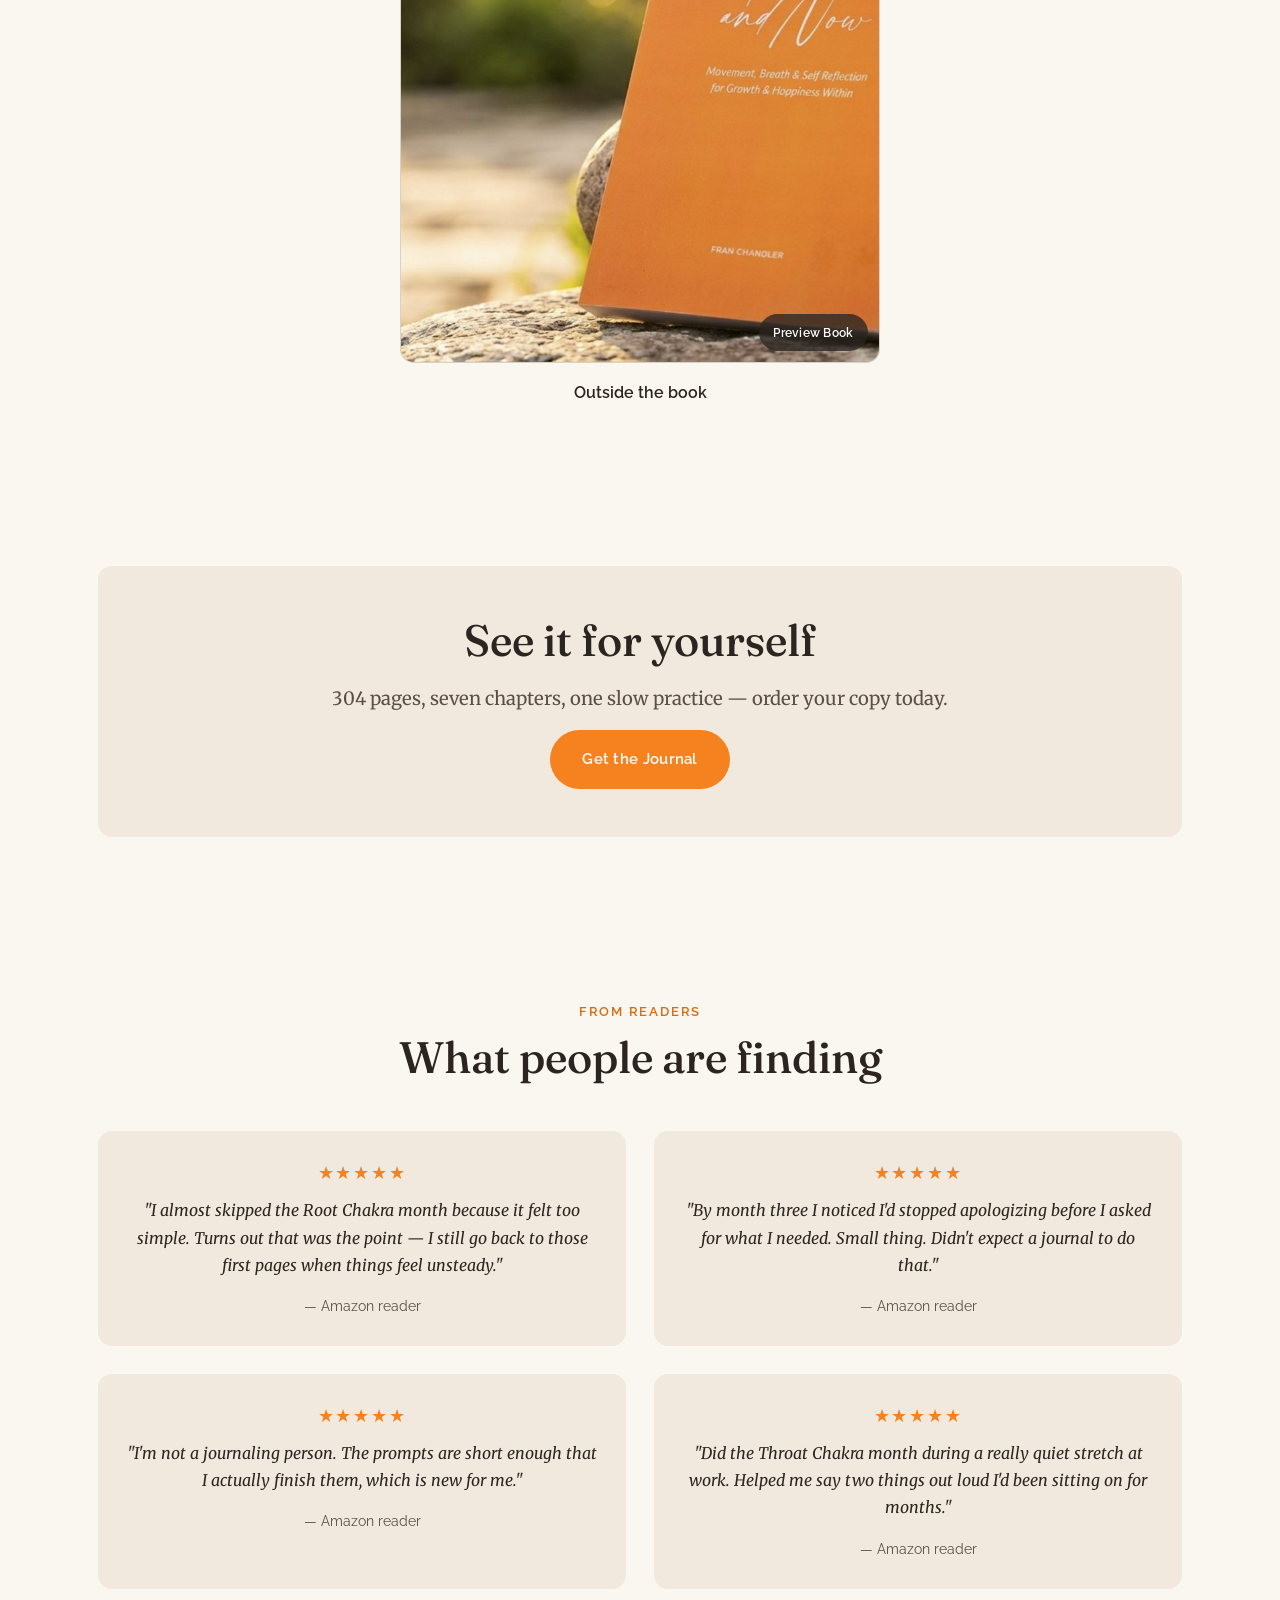
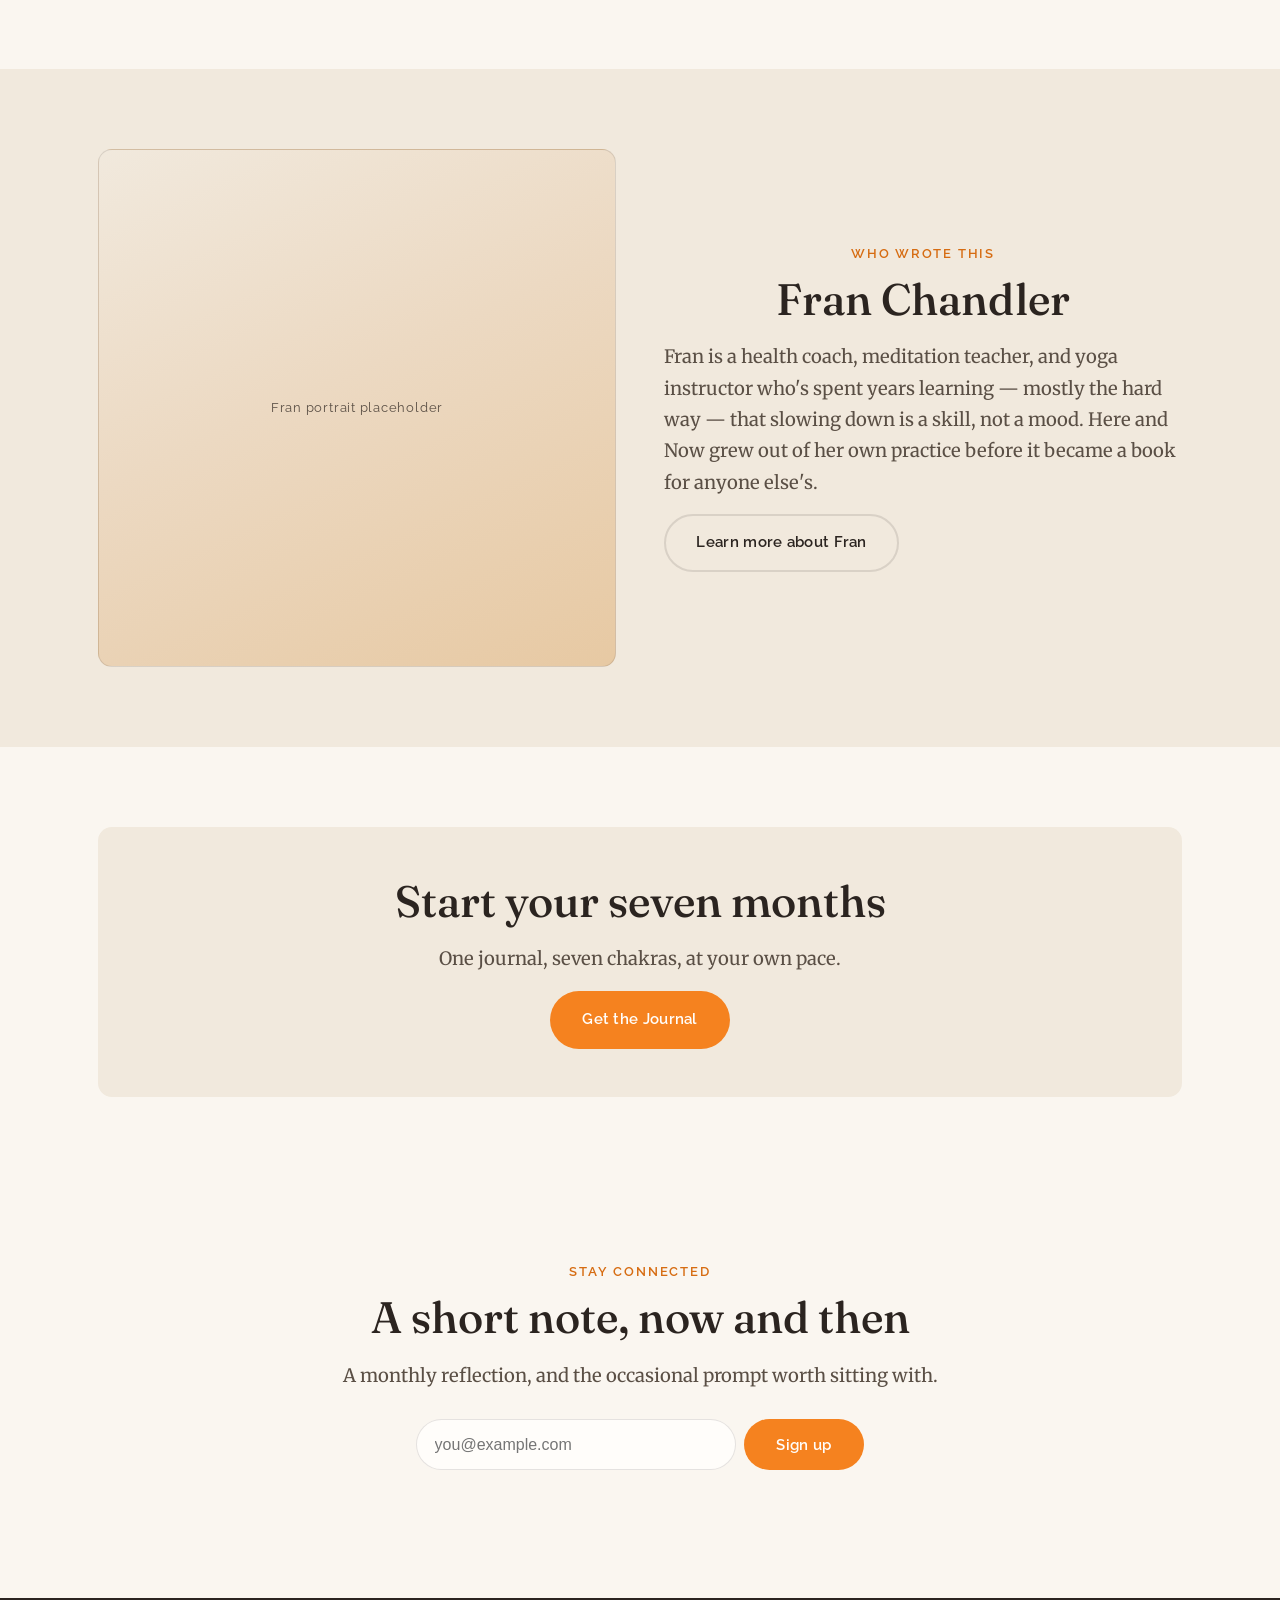
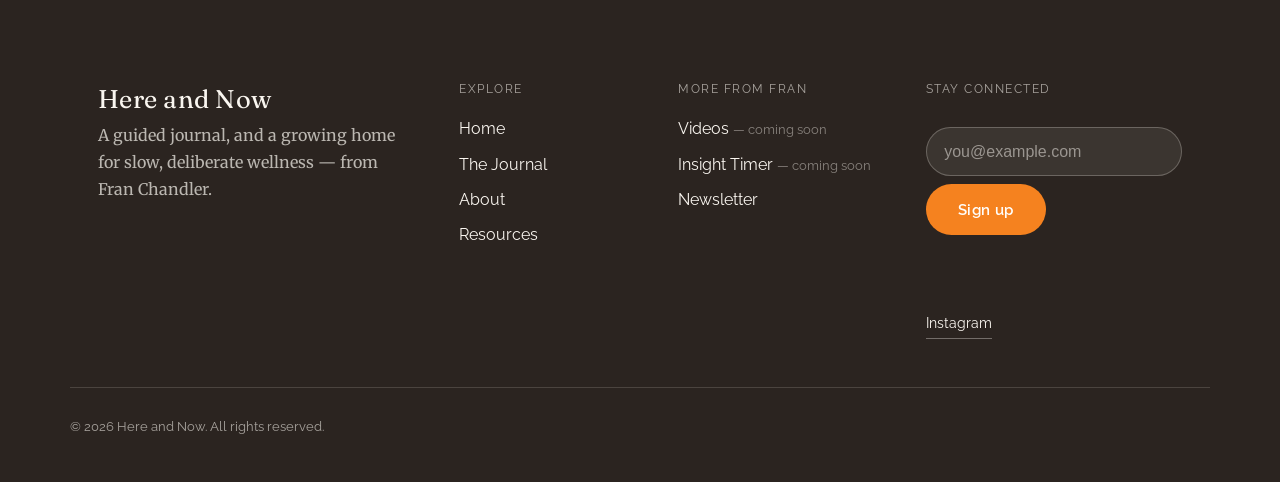
==== commit 3f453269: "Collapse homepage "closer look" to one photo card + Preview Book badge Replace the two-card layout (" ====
--- a/index.html
+++ b/index.html
@@ -156,7 +156,7 @@
           <h2>What it actually looks like</h2>
           <p class="section-lede">Real photos of the physical journal — the cover, the pages, and everything in between.</p>
         </div>
-        <div class="gallery-cards">
+        <div class="gallery-cards gallery-cards-single">
           <div class="gallery-card" data-gallery data-autoplay-interval="2000">
             <div class="gallery-card-viewport" tabindex="0" role="group" aria-label="Photos of the outside of Here and Now">
               <div class="gallery-slide is-active">
@@ -188,18 +188,10 @@
               </div>
               <button type="button" class="gallery-arrow gallery-arrow-prev" data-gallery-prev aria-label="Previous photo">&#8249;</button>
               <button type="button" class="gallery-arrow gallery-arrow-next" data-gallery-next aria-label="Next photo">&#8250;</button>
+              <a class="gallery-more-btn" href="https://read.amazon.com/sample/B0H22KL5VK?clientId=share" target="_blank" rel="noopener noreferrer">Preview Book</a>
             </div>
             <p class="gallery-card-title">Outside the book</p>
           </div>
-
-          <a class="gallery-card preview-book-card" href="https://read.amazon.com/sample/B0H22KL5VK?clientId=share" target="_blank" rel="noopener noreferrer">
-            <div class="gallery-card-viewport preview-book-viewport">
-              <span class="preview-book-icon" aria-hidden="true">&#128214;</span>
-              <span class="preview-book-label">Preview Book</span>
-              <span class="preview-book-sub">Read a free sample on Amazon</span>
-            </div>
-            <p class="gallery-card-title">Contents of the book</p>
-          </a>
         </div>
       </div>
     </section>
--- a/css/style.css
+++ b/css/style.css
@@ -505,15 +505,23 @@
   max-width: 20rem;
 }
 
-/* === CLOSER-LOOK GALLERY CARDS ===
-   Two interactive photo cards (outside / contents). Each auto-advances
-   every ~2s until hovered, focused, or expanded into the shared lightbox;
-   closing the lightbox hands the index back so the card resumes where the
-   visitor left off. See js/main.js for the behavior. */
+/* === CLOSER-LOOK GALLERY CARD ===
+   A single interactive photo card, auto-advancing every ~2s until
+   hovered, focused, or expanded into the shared lightbox; closing the
+   lightbox hands the index back so the card resumes where the visitor
+   left off. See js/main.js for the behavior. The "Preview Book" badge
+   overlaid on it (.gallery-more-btn) is a plain outbound link to the
+   Amazon sample reader — same treatment as the journal page's badge. */
 .gallery-cards {
   display: grid;
   grid-template-columns: 1fr;
   gap: var(--space-lg);
+}
+
+.gallery-cards-single {
+  max-width: 30rem;
+  margin-left: auto;
+  margin-right: auto;
 }
 
 .gallery-card {
@@ -609,42 +617,6 @@
   font-weight: 600;
 }
 
-/* === "PREVIEW BOOK" LINK CARD ===
-   Sits alongside the photo gallery card but is a plain outbound link to
-   the Amazon sample reader, not a photo slideshow. */
-.preview-book-card {
-  display: block;
-}
-
-.preview-book-viewport {
-  display: flex;
-  flex-direction: column;
-  align-items: center;
-  justify-content: center;
-  gap: 0.6rem;
-  text-align: center;
-  padding: var(--space-lg) var(--space-md);
-  background: linear-gradient(155deg, var(--color-cream-alt) 0%, #ecd9c2 45%, #e7c9a3 100%);
-}
-
-.preview-book-icon {
-  font-size: 2.4rem;
-  line-height: 1;
-}
-
-.preview-book-label {
-  font-family: var(--font-ui);
-  font-weight: 700;
-  font-size: 1.1rem;
-  color: var(--color-text);
-}
-
-.preview-book-sub {
-  font-family: var(--font-ui);
-  font-size: 0.85rem;
-  color: var(--color-text-soft);
-}
-
 /* === SHARED FULLSCREEN LIGHTBOX === */
 .gallery-lightbox {
   position: fixed;
@@ -1115,6 +1087,10 @@
 
   .gallery-cards {
     grid-template-columns: repeat(2, 1fr);
+  }
+
+  .gallery-cards-single {
+    grid-template-columns: 1fr;
   }
 
   .philosophy-list {
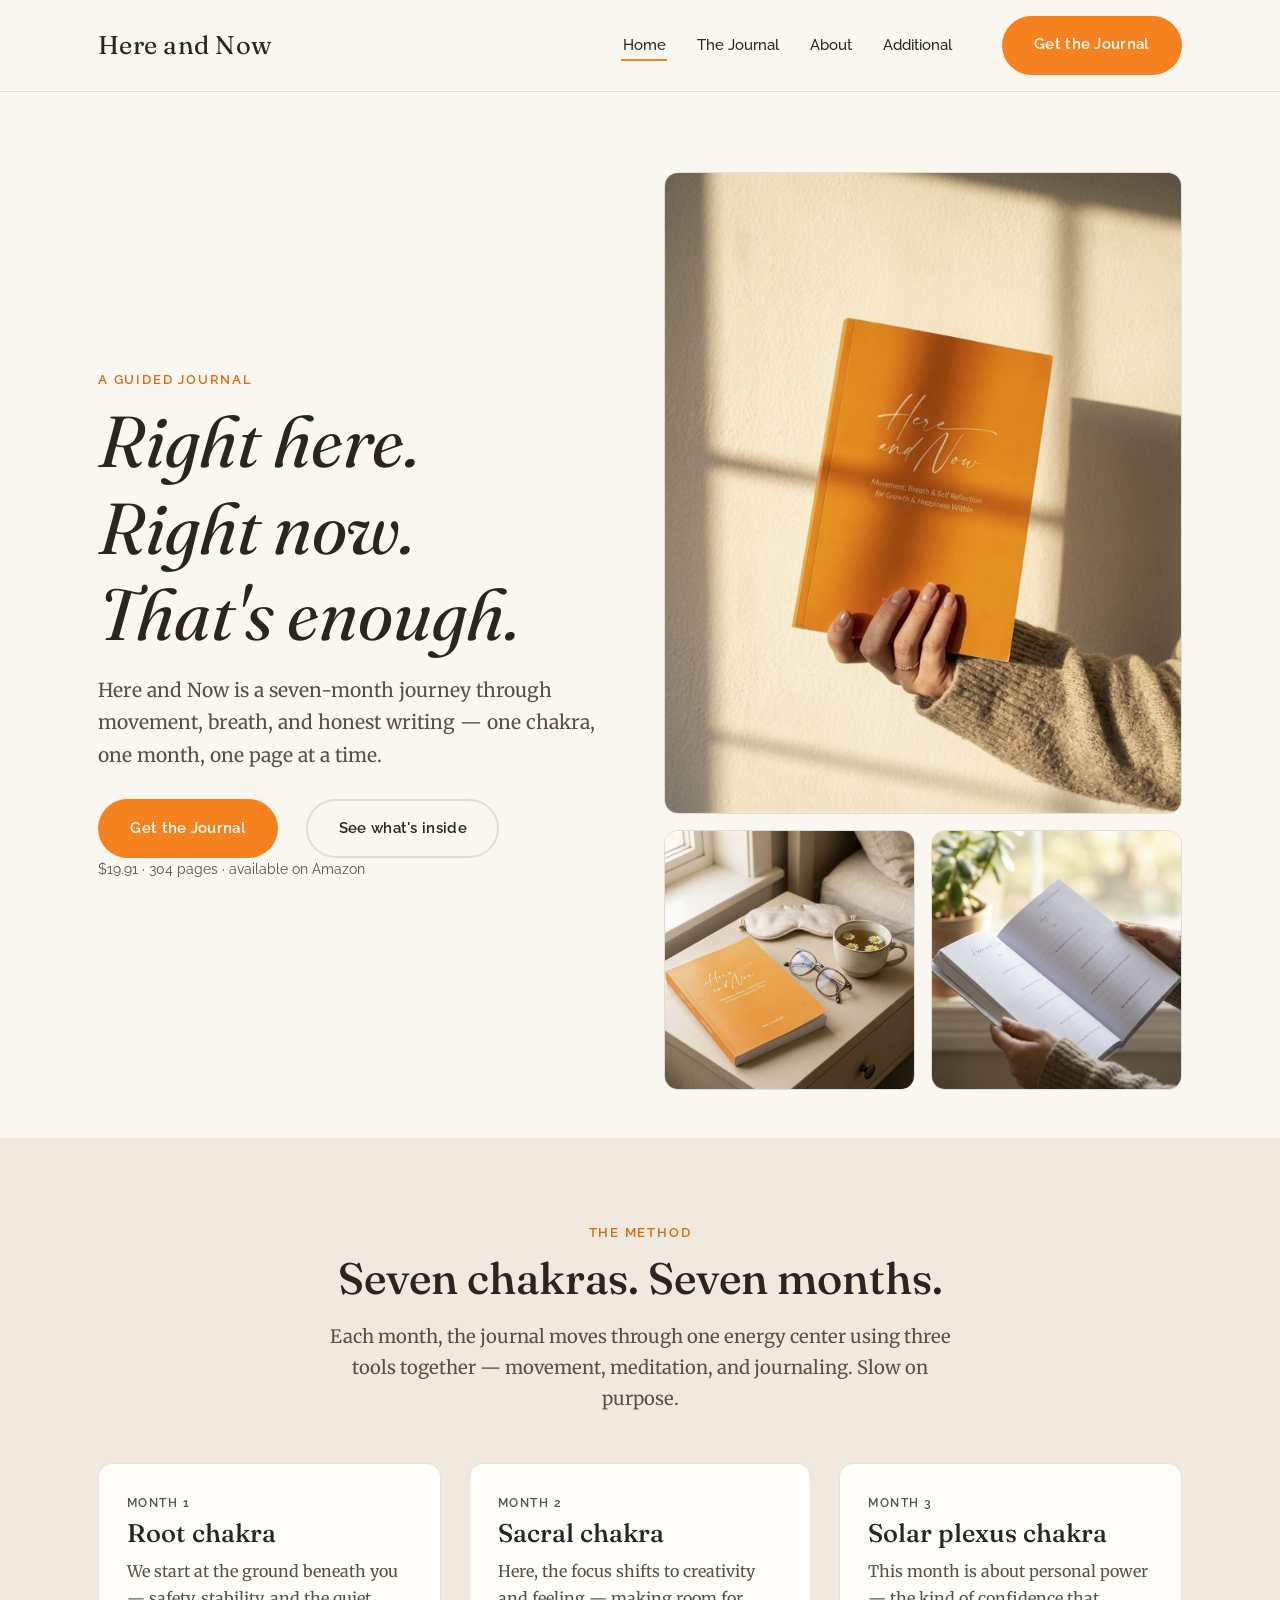
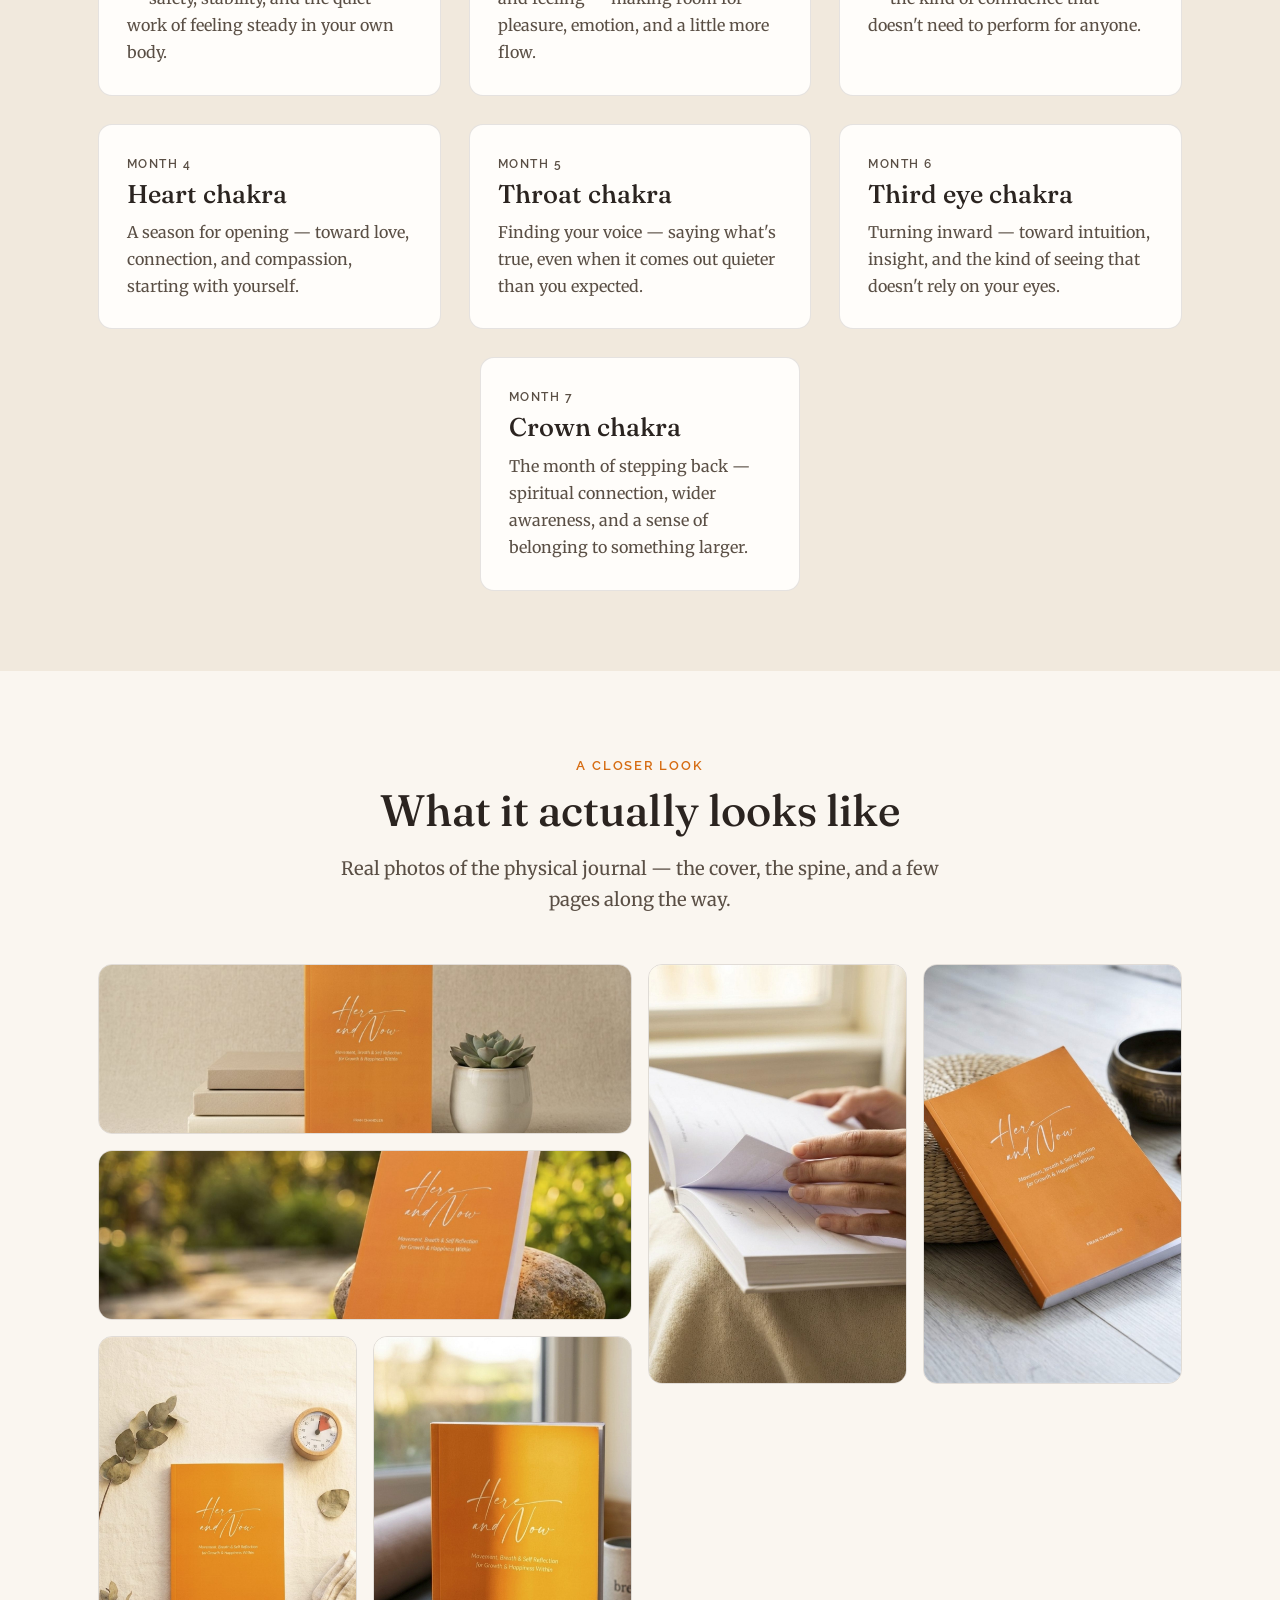
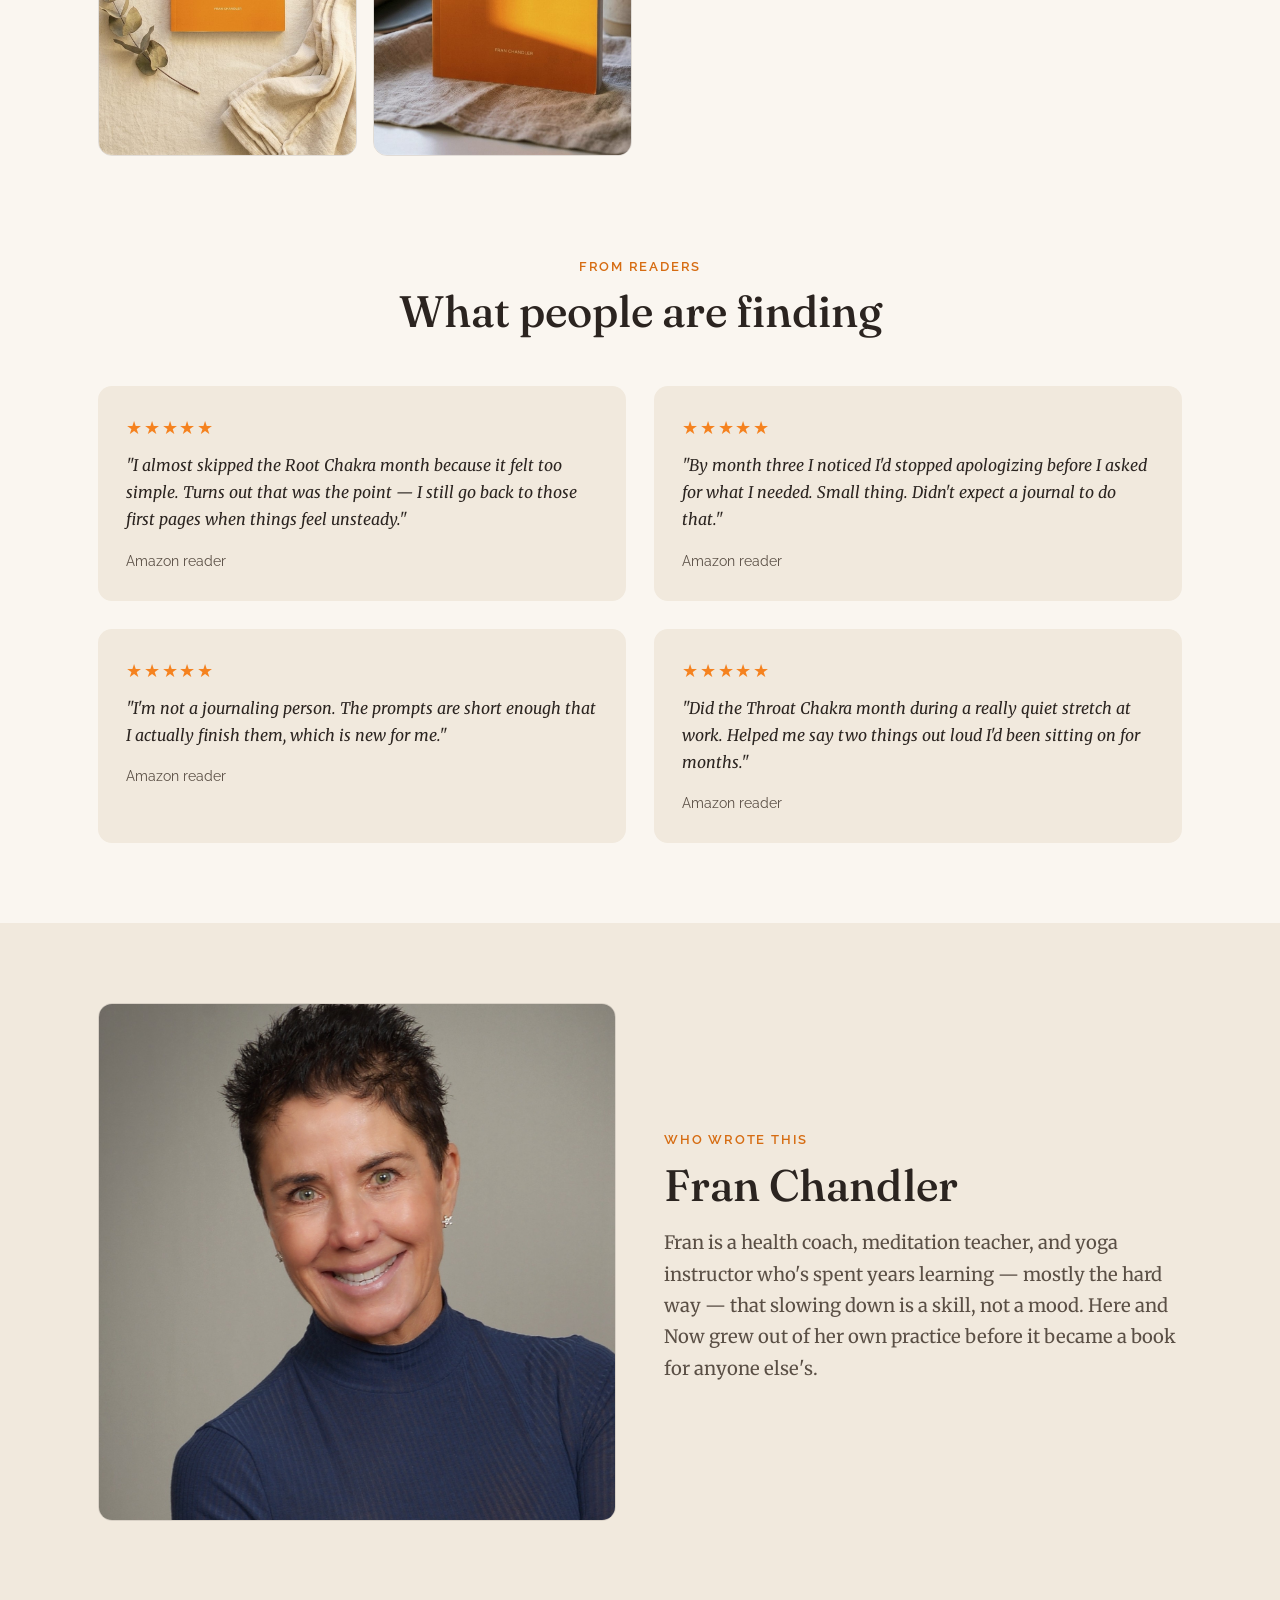
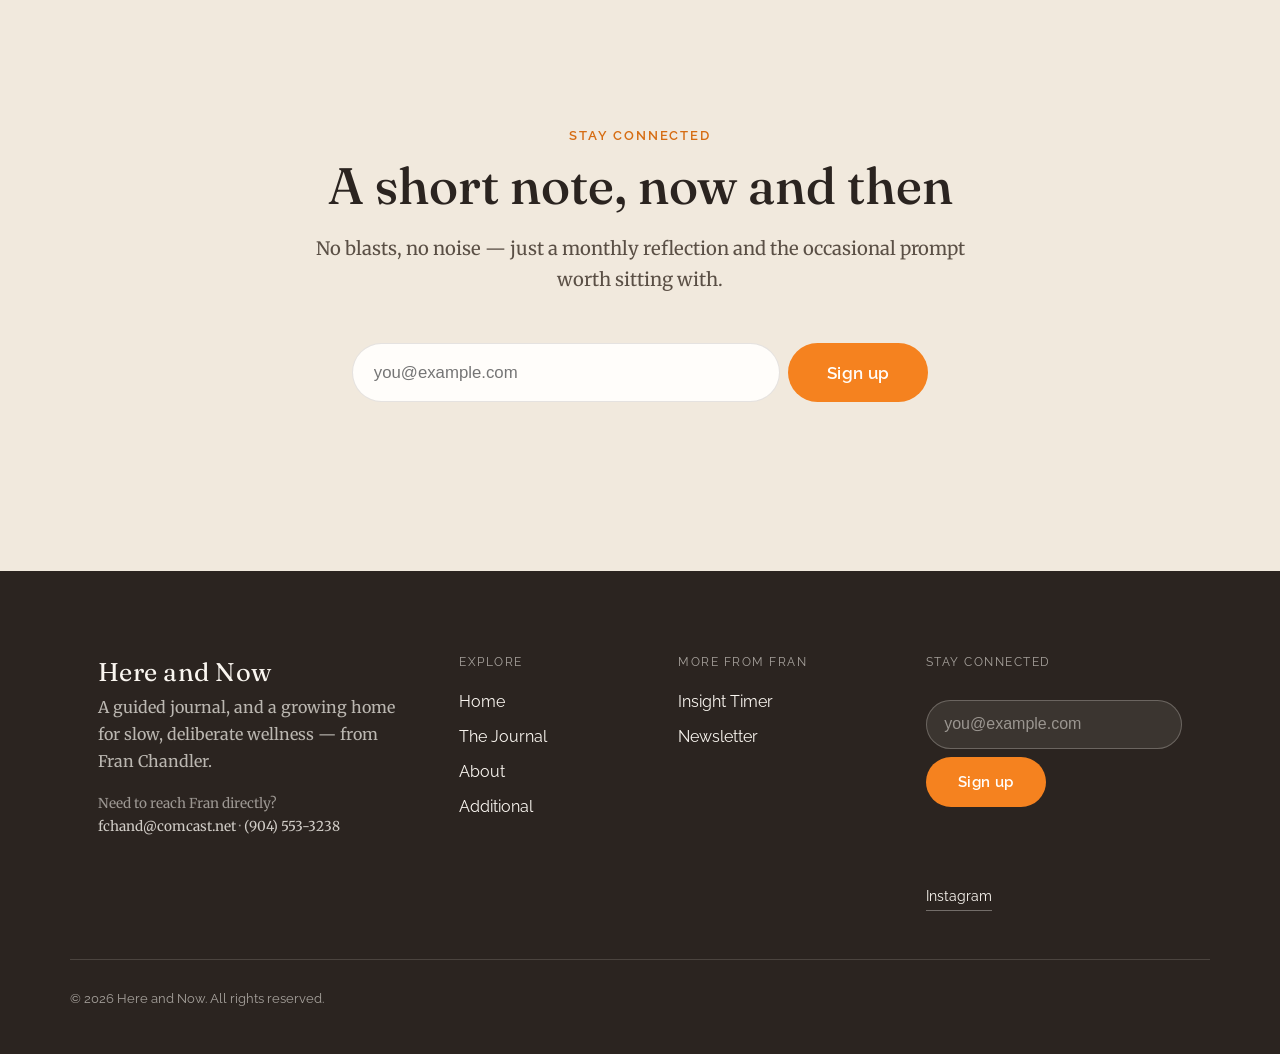
==== commit d1d02b5e: "Add Fran's headshot, link Insight Timer, refresh homepage CTA/newsletter, and update footer contact " ====
--- a/index.html
+++ b/index.html
@@ -42,9 +42,10 @@
           <li><a href="index.html" aria-current="page">Home</a></li>
           <li><a href="journal.html">The Journal</a></li>
           <li><a href="about.html">About</a></li>
-          <li><a href="additional.html">Resources</a></li>
+          <li><a href="additional.html">Additional</a></li>
         </ul>
-        <a href="https://www.amazon.com/dp/B0H22KL5VK" class="btn btn-accent nav-cta" target="_blank" rel="noopener noreferrer">Get the Journal</a>
+        <!-- TODO: replace with real Amazon product URL -->
+        <a href="https://www.amazon.com/dp/PLACEHOLDER-ASIN" class="btn btn-accent nav-cta" target="_blank" rel="noopener noreferrer">Get the Journal</a>
       </nav>
 
       <button class="nav-toggle" id="nav-toggle" aria-expanded="false" aria-controls="site-nav" aria-label="Toggle menu">
@@ -70,10 +71,11 @@
           <h1 class="hero-title">Right here.<br />Right now.<br />That's enough.</h1>
           <p class="hero-subhead">Here and Now is a seven-month journey through movement, breath, and honest writing — one chakra, one month, one page at a time.</p>
           <div class="hero-actions">
-            <a href="https://www.amazon.com/dp/B0H22KL5VK" class="btn btn-accent" target="_blank" rel="noopener noreferrer">Get the Journal</a>
+            <!-- TODO: replace with real Amazon product URL -->
+            <a href="https://www.amazon.com/dp/PLACEHOLDER-ASIN" class="btn btn-accent" target="_blank" rel="noopener noreferrer">Get the Journal</a>
             <a href="journal.html" class="btn btn-outline">See what's inside</a>
           </div>
-          <p class="hero-note">$24.99 · 304 pages · available on Amazon</p>
+          <p class="hero-note">$19.91 · 304 pages · available on Amazon</p>
         </div>
         <div class="journal-gallery">
           <div class="photo-frame tall journal-gallery-main">
@@ -95,7 +97,7 @@
         <div class="section-head center">
           <p class="eyebrow">The method</p>
           <h2>Seven chakras. Seven months.</h2>
-          <p class="section-lede">Each month, the journal moves through one energy center using three tools together — movement, meditation, and journaling.</p>
+          <p class="section-lede">Each month, the journal moves through one energy center using three tools together — movement, meditation, and journaling. Slow on purpose.</p>
         </div>
         <div class="method-grid">
           <div class="method-card">
@@ -137,80 +139,33 @@
       </div>
     </section>
 
-    <!-- ============ CTA: BUY THE BOOK (after chakras) ============ -->
-    <section class="section reveal">
-      <div class="container">
-        <div class="cta-band">
-          <h2>Ready to start month one?</h2>
-          <p class="section-lede" style="margin-left:auto;margin-right:auto;">Root chakra begins on page one. Here and Now is available now on Amazon.</p>
-          <a href="https://www.amazon.com/dp/B0H22KL5VK" class="btn btn-accent" target="_blank" rel="noopener noreferrer">Get the Journal</a>
-        </div>
-      </div>
-    </section>
-
-    <!-- ============ PHOTO GALLERY / A CLOSER LOOK ============ -->
+    <!-- ============ PHOTO GALLERY ============ -->
     <section class="section reveal">
       <div class="container">
         <div class="section-head center">
           <p class="eyebrow">A closer look</p>
           <h2>What it actually looks like</h2>
-          <p class="section-lede">Real photos of the physical journal — the cover, the pages, and everything in between.</p>
-        </div>
-        <div class="gallery-cards gallery-cards-single">
-          <div class="gallery-card" data-gallery data-autoplay-interval="2000">
-            <div class="gallery-card-viewport" tabindex="0" role="group" aria-label="Photos of the outside of Here and Now">
-              <div class="gallery-slide is-active">
-                <div class="gallery-slide-inner"><img src="images/book/book-flatlay-eucalyptus.jpg" alt="Here and Now styled on linen with dried eucalyptus and a small wooden timer" loading="lazy" /></div>
-              </div>
-              <div class="gallery-slide">
-                <div class="gallery-slide-inner"><img src="images/book/book-garden-path.jpg" alt="Here and Now propped on a stone along a garden path at golden hour" loading="lazy" /></div>
-              </div>
-              <div class="gallery-slide">
-                <div class="gallery-slide-inner"><img src="images/book/book-meditation-corner.jpg" alt="Here and Now leaning against a woven pouf beside a singing bowl and mala beads" loading="lazy" /></div>
-              </div>
-              <div class="gallery-slide">
-                <div class="gallery-slide-inner"><img src="images/book/book-succulent.jpg" alt="Here and Now styled on a shelf beside a small succulent and stacked notebooks" loading="lazy" /></div>
-              </div>
-              <div class="gallery-slide">
-                <div class="gallery-slide-inner"><img src="images/book/book-sunlit-hand.jpg" alt="A hand holding Here and Now against a warm, sunlit wall" loading="lazy" /></div>
-              </div>
-              <div class="gallery-slide">
-                <div class="gallery-slide-inner"><img src="images/book/book-nightstand.jpg" alt="Here and Now resting on a bedside table beside a cup of tea and glasses" loading="lazy" /></div>
-              </div>
-              <div class="gallery-slide">
-                <div class="gallery-slide-inner"><img src="images/book/book-reading-window.jpg" alt="A woman reading Here and Now beside a sunlit window" loading="lazy" /></div>
-              </div>
-              <div class="gallery-slide">
-                <div class="gallery-slide-inner"><img src="images/book/book-yoga-mat.jpg" alt="Here and Now standing on a table beside a rolled yoga mat and a mug that reads breathe" loading="lazy" /></div>
-              </div>
-              <div class="gallery-slide">
-                <div class="gallery-slide-inner"><img src="images/book/book-page-turn.jpg" alt="A hand turning a page of Here and Now while seated" loading="lazy" /></div>
-              </div>
-              <button type="button" class="gallery-arrow gallery-arrow-prev" data-gallery-prev aria-label="Previous photo">&#8249;</button>
-              <button type="button" class="gallery-arrow gallery-arrow-next" data-gallery-next aria-label="Next photo">&#8250;</button>
-              <a class="gallery-more-btn" href="https://read.amazon.com/sample/B0H22KL5VK?clientId=share" target="_blank" rel="noopener noreferrer">Preview Book</a>
-            </div>
-            <p class="gallery-card-title">Outside the book</p>
-          </div>
-        </div>
-      </div>
-    </section>
-
-    <!-- ============ SHARED PHOTO LIGHTBOX ============ -->
-    <div class="gallery-lightbox" data-gallery-lightbox hidden>
-      <button type="button" class="gallery-lightbox-back" data-gallery-lightbox-close aria-label="Back">&#8592; Back</button>
-      <button type="button" class="gallery-arrow gallery-arrow-prev" data-gallery-lightbox-prev aria-label="Previous photo">&#8249;</button>
-      <div class="gallery-lightbox-stage" data-gallery-lightbox-stage></div>
-      <button type="button" class="gallery-arrow gallery-arrow-next" data-gallery-lightbox-next aria-label="Next photo">&#8250;</button>
-    </div>
-
-    <!-- ============ CTA: BUY THE BOOK (between photos and reviews) ============ -->
-    <section class="section reveal">
-      <div class="container">
-        <div class="cta-band">
-          <h2>See it for yourself</h2>
-          <p class="section-lede" style="margin-left:auto;margin-right:auto;">304 pages, seven chapters, one slow practice — order your copy today.</p>
-          <a href="https://www.amazon.com/dp/B0H22KL5VK" class="btn btn-accent" target="_blank" rel="noopener noreferrer">Get the Journal</a>
+          <p class="section-lede">Real photos of the physical journal — the cover, the spine, and a few pages along the way.</p>
+        </div>
+        <div class="mosaic-grid">
+          <div class="photo-frame mosaic-item wide">
+            <img class="photo" src="images/book/book-succulent.jpg" alt="Here and Now styled on a shelf beside a small succulent and stacked notebooks" loading="lazy" width="1600" height="893" />
+          </div>
+          <div class="photo-frame mosaic-item tall">
+            <img class="photo" src="images/book/book-page-turn.jpg" alt="A hand turning a page of Here and Now while seated" loading="lazy" width="1289" height="1600" />
+          </div>
+          <div class="photo-frame mosaic-item tall">
+            <img class="photo" src="images/book/book-meditation-corner.jpg" alt="Here and Now leaning against a woven pouf beside a singing bowl and mala beads" loading="lazy" width="1289" height="1600" />
+          </div>
+          <div class="photo-frame mosaic-item wide">
+            <img class="photo" src="images/book/book-garden-path.jpg" alt="Here and Now propped on a stone along a garden path at golden hour" loading="lazy" width="1600" height="893" />
+          </div>
+          <div class="photo-frame mosaic-item tall">
+            <img class="photo" src="images/book/book-flatlay-eucalyptus.jpg" alt="Here and Now styled on linen with dried eucalyptus and a small wooden timer" loading="lazy" width="1289" height="1600" />
+          </div>
+          <div class="photo-frame mosaic-item tall">
+            <img class="photo" src="images/book/book-yoga-mat.jpg" alt="Here and Now standing on a table beside a rolled yoga mat and a mug that reads breathe" loading="lazy" width="1289" height="1600" />
+          </div>
         </div>
       </div>
     </section>
@@ -227,22 +182,22 @@
           <div class="testimonial-card">
             <span class="stars" aria-hidden="true">★★★★★</span>
             <blockquote>"I almost skipped the Root Chakra month because it felt too simple. Turns out that was the point — I still go back to those first pages when things feel unsteady."</blockquote>
-            <cite>— Amazon reader</cite>
+            <cite>Amazon reader</cite>
           </div>
           <div class="testimonial-card">
             <span class="stars" aria-hidden="true">★★★★★</span>
             <blockquote>"By month three I noticed I'd stopped apologizing before I asked for what I needed. Small thing. Didn't expect a journal to do that."</blockquote>
-            <cite>— Amazon reader</cite>
+            <cite>Amazon reader</cite>
           </div>
           <div class="testimonial-card">
             <span class="stars" aria-hidden="true">★★★★★</span>
             <blockquote>"I'm not a journaling person. The prompts are short enough that I actually finish them, which is new for me."</blockquote>
-            <cite>— Amazon reader</cite>
+            <cite>Amazon reader</cite>
           </div>
           <div class="testimonial-card">
             <span class="stars" aria-hidden="true">★★★★★</span>
             <blockquote>"Did the Throat Chakra month during a really quiet stretch at work. Helped me say two things out loud I'd been sitting on for months."</blockquote>
-            <cite>— Amazon reader</cite>
+            <cite>Amazon reader</cite>
           </div>
         </div>
       </div>
@@ -251,37 +206,24 @@
     <!-- ============ ABOUT TEASER ============ -->
     <section class="section section-alt reveal">
       <div class="container about-teaser">
-        <!-- PLACEHOLDER: Fran portrait, warm and natural, not overly polished/corporate -->
-        <div class="img-placeholder square" role="img" aria-label="Portrait of Fran Chandler, warm and natural lighting">
-          Fran portrait placeholder
+        <div class="photo-frame square">
+          <img class="photo" src="images/fran-headshot.jpg" alt="Portrait of Fran Chandler" loading="lazy" />
         </div>
         <div>
-          <p class="eyebrow center-inline">Who wrote this</p>
-          <h2 class="center-inline">Fran Chandler</h2>
+          <p class="eyebrow">Who wrote this</p>
+          <h2>Fran Chandler</h2>
           <p class="section-lede">Fran is a health coach, meditation teacher, and yoga instructor who's spent years learning — mostly the hard way — that slowing down is a skill, not a mood. Here and Now grew out of her own practice before it became a book for anyone else's.</p>
-          <a href="about.html" class="btn btn-outline center-inline">Learn more about Fran</a>
-        </div>
-      </div>
-    </section>
-
-    <!-- ============ CTA: BUY THE BOOK (below reviews and author) ============ -->
-    <section class="section reveal">
-      <div class="container">
-        <div class="cta-band">
-          <h2>Start your seven months</h2>
-          <p class="section-lede" style="margin-left:auto;margin-right:auto;">One journal, seven chakras, at your own pace.</p>
-          <a href="https://www.amazon.com/dp/B0H22KL5VK" class="btn btn-accent" target="_blank" rel="noopener noreferrer">Get the Journal</a>
         </div>
       </div>
     </section>
 
     <!-- ============ NEWSLETTER ============ -->
     <!-- TODO: connect this form to actual email platform once chosen (Mailchimp/ConvertKit/etc. — platform not yet decided) -->
-    <section class="section newsletter reveal">
-      <div class="container">
+    <section class="newsletter newsletter-full reveal">
+      <div class="newsletter-inner">
         <p class="eyebrow">Stay connected</p>
         <h2>A short note, now and then</h2>
-        <p class="section-lede" style="margin-left:auto;margin-right:auto;">A monthly reflection, and the occasional prompt worth sitting with.</p>
+        <p class="section-lede" style="margin-left:auto;margin-right:auto;">No blasts, no noise — just a monthly reflection and the occasional prompt worth sitting with.</p>
         <form class="newsletter-form" data-newsletter-form>
           <label for="newsletter-email-home" class="visually-hidden">Email address</label>
           <input type="email" id="newsletter-email-home" name="email" placeholder="you@example.com" required autocomplete="email" />
@@ -299,6 +241,7 @@
       <div class="footer-brand">
         <a href="index.html" class="logo">Here and Now</a>
         <p class="footer-tagline">A guided journal, and a growing home for slow, deliberate wellness — from Fran Chandler.</p>
+        <p class="footer-contact">Need to reach Fran directly? <a href="mailto:fchand@comcast.net">fchand@comcast.net</a> · <a href="tel:+19045533238">(904) 553-3238</a></p>
       </div>
       <nav class="footer-nav" aria-label="Footer">
         <p class="footer-label">Explore</p>
@@ -306,16 +249,13 @@
           <li><a href="index.html">Home</a></li>
           <li><a href="journal.html">The Journal</a></li>
           <li><a href="about.html">About</a></li>
-          <li><a href="additional.html">Resources</a></li>
+          <li><a href="additional.html">Additional</a></li>
         </ul>
       </nav>
       <div class="footer-more">
         <p class="footer-label">More from Fran</p>
         <ul>
-          <!-- TODO: link to real video platform once chosen -->
-          <li><a href="additional.html">Videos <span class="coming-soon">— coming soon</span></a></li>
-          <!-- TODO: link to Fran's real Insight Timer profile once live -->
-          <li><a href="additional.html">Insight Timer <span class="coming-soon">— coming soon</span></a></li>
+          <li><a href="https://insighttimer.com/FranChandler" target="_blank" rel="noopener noreferrer">Insight Timer</a></li>
           <li><a href="additional.html">Newsletter</a></li>
         </ul>
       </div>
@@ -327,7 +267,7 @@
           <button type="submit" class="btn btn-accent">Sign up</button>
         </form>
         <p class="newsletter-status" data-newsletter-status aria-live="polite"></p>
-        <a class="footer-social" href="https://instagram.com/here.and.now.brand" target="_blank" rel="noopener noreferrer">Instagram</a>
+        <a class="footer-social" href="https://instagram.com/hereandnow.brand" target="_blank" rel="noopener noreferrer">Instagram</a>
       </div>
     </div>
     <div class="container footer-bottom">
--- a/css/style.css
+++ b/css/style.css
@@ -206,16 +206,6 @@
   text-align: center;
 }
 
-/* Centers a block-level element (or turns an inline one block) within a
-   left-aligned parent, without disturbing sibling elements' alignment. */
-.center-inline {
-  display: block;
-  width: fit-content;
-  margin-left: auto;
-  margin-right: auto;
-  text-align: center;
-}
-
 /* === BUTTONS === */
 .btn {
   display: inline-flex;
@@ -486,11 +476,6 @@
   font-weight: 600;
 }
 
-.method-card .method-month,
-.method-card h3 {
-  text-align: center;
-}
-
 .method-card h3 {
   margin: 0.3rem 0 0.6rem;
 }
@@ -505,205 +490,26 @@
   max-width: 20rem;
 }
 
-/* === CLOSER-LOOK GALLERY CARD ===
-   A single interactive photo card, auto-advancing every ~2s until
-   hovered, focused, or expanded into the shared lightbox; closing the
-   lightbox hands the index back so the card resumes where the visitor
-   left off. See js/main.js for the behavior. The "Preview Book" badge
-   overlaid on it (.gallery-more-btn) is a plain outbound link to the
-   Amazon sample reader — same treatment as the journal page's badge. */
-.gallery-cards {
-  display: grid;
-  grid-template-columns: 1fr;
-  gap: var(--space-lg);
-}
-
-.gallery-cards-single {
-  max-width: 30rem;
-  margin-left: auto;
-  margin-right: auto;
-}
-
-.gallery-card {
-  border-radius: var(--radius-lg);
-  transition: transform var(--transition-fast), box-shadow var(--transition-fast);
-}
-
-.gallery-card:hover,
-.gallery-card:focus-within {
-  transform: scale(1.035);
-  box-shadow: 0 20px 45px rgba(43, 36, 32, 0.18);
-  z-index: 2;
-}
-
-.gallery-card-viewport {
-  position: relative;
-  aspect-ratio: 4 / 5;
-  border-radius: var(--radius-lg);
-  overflow: hidden;
-  border: 1px solid var(--color-border);
-  background-color: var(--color-cream-alt);
-  cursor: pointer;
-}
-
-.gallery-slide {
-  position: absolute;
-  inset: 0;
-  opacity: 0;
-  transition: opacity 0.6s ease;
-}
-
-.gallery-slide.is-active {
-  opacity: 1;
-}
-
-.gallery-slide-inner {
-  position: absolute;
-  inset: 0;
-}
-
-.gallery-slide-inner img {
-  width: 100%;
+/* === PHOTO MOSAIC (mixed vertical/horizontal gallery) === */
+.mosaic-grid {
+  display: grid;
+  grid-template-columns: repeat(2, 1fr);
+  grid-auto-rows: 150px;
+  grid-auto-flow: dense;
+  gap: var(--space-sm);
+}
+
+.mosaic-item {
+  min-height: 0;
   height: 100%;
-  object-fit: cover;
-  display: block;
-}
-
-.gallery-arrow {
-  position: absolute;
-  top: 50%;
-  transform: translateY(-50%);
-  width: 2.4rem;
-  height: 2.4rem;
-  border-radius: 50%;
-  border: none;
-  background-color: rgba(255, 253, 250, 0.85);
-  color: var(--color-text);
-  font-size: 1.4rem;
-  line-height: 1;
-  display: flex;
-  align-items: center;
-  justify-content: center;
-  opacity: 0;
-  transition: opacity var(--transition-fast), background-color var(--transition-fast);
-}
-
-.gallery-card-viewport:hover .gallery-arrow,
-.gallery-arrow:focus-visible {
-  opacity: 1;
-}
-
-.gallery-arrow[hidden] {
-  display: none;
-}
-
-.gallery-arrow-prev {
-  left: 0.6rem;
-}
-
-.gallery-arrow-next {
-  right: 0.6rem;
-}
-
-.gallery-arrow:hover {
-  background-color: var(--color-white);
-}
-
-.gallery-card-title {
-  text-align: center;
-  margin-top: var(--space-sm);
-  margin-bottom: 0;
-  font-family: var(--font-ui);
-  font-weight: 600;
-}
-
-/* === SHARED FULLSCREEN LIGHTBOX === */
-.gallery-lightbox {
-  position: fixed;
-  inset: 0;
-  z-index: 1000;
-  background-color: rgba(20, 16, 14, 0.92);
-  display: flex;
-  align-items: center;
-  justify-content: center;
-}
-
-.gallery-lightbox[hidden] {
-  display: none;
-}
-
-.gallery-lightbox-stage {
-  position: relative;
-  width: min(90vw, 900px);
-  height: min(85vh, 900px);
-  border-radius: var(--radius-lg);
-  overflow: hidden;
-  background-color: var(--color-text);
-}
-
-.gallery-lightbox-stage .gallery-slide-inner {
-  position: absolute;
-  inset: 0;
-  opacity: 1;
-}
-
-.gallery-lightbox-back {
-  position: absolute;
-  top: var(--space-md);
-  left: var(--space-md);
-  display: inline-flex;
-  align-items: center;
-  gap: 0.4rem;
-  background-color: rgba(250, 246, 240, 0.92);
-  color: var(--color-text);
-  font-family: var(--font-ui);
-  font-weight: 600;
-  font-size: 0.9rem;
-  border: none;
-  border-radius: 999px;
-  padding: 0.6rem 1.1rem;
-  z-index: 1;
-}
-
-.gallery-lightbox-back:hover {
-  background-color: var(--color-white);
-}
-
-.gallery-lightbox .gallery-arrow {
-  opacity: 1;
-  background-color: rgba(250, 246, 240, 0.85);
-}
-
-body.lightbox-open {
-  overflow: hidden;
-}
-
-/* === JOURNAL "PREVIEW BOOK" BADGE === */
-.journal-gallery-more {
-  position: relative;
-}
-
-.gallery-more-btn {
-  display: inline-flex;
-  align-items: center;
-  position: absolute;
-  bottom: 0.7rem;
-  right: 0.7rem;
-  background-color: rgba(43, 36, 32, 0.78);
-  color: var(--color-white);
-  font-family: var(--font-ui);
-  font-size: 0.78rem;
-  font-weight: 600;
-  letter-spacing: 0.02em;
-  padding: 0.5rem 0.9rem;
-  border-radius: 999px;
-  border: none;
-  transition: background-color var(--transition-fast), transform var(--transition-fast);
-}
-
-.gallery-more-btn:hover {
-  background-color: rgba(43, 36, 32, 0.94);
-  transform: translateY(-1px);
+}
+
+.mosaic-item.tall {
+  grid-row: span 2;
+}
+
+.mosaic-item.wide {
+  grid-column: span 2;
 }
 
 /* === TESTIMONIALS === */
@@ -717,11 +523,6 @@
   background-color: var(--color-cream-alt);
   border-radius: var(--radius-lg);
   padding: var(--space-md);
-  text-align: center;
-}
-
-.testimonial-card .stars {
-  display: block;
 }
 
 .testimonial-card blockquote {
@@ -750,6 +551,36 @@
 /* === NEWSLETTER === */
 .newsletter {
   text-align: center;
+}
+
+.newsletter-full {
+  width: 100%;
+  background-color: var(--color-cream-alt);
+  padding: var(--space-2xl) var(--space-md);
+}
+
+.newsletter-inner {
+  max-width: 60rem;
+  margin: 0 auto;
+}
+
+.newsletter-full h2 {
+  font-size: clamp(2rem, 3vw + 1rem, 3.2rem);
+}
+
+.newsletter-full .newsletter-form {
+  max-width: 36rem;
+  margin-top: var(--space-lg);
+}
+
+.newsletter-full .newsletter-form input[type="email"] {
+  padding: 1.1rem 1.3rem;
+  font-size: 1.05rem;
+}
+
+.newsletter-full .newsletter-form button {
+  padding: 1.1rem 2.3rem;
+  font-size: 1.05rem;
 }
 
 .newsletter-form {
@@ -810,6 +641,21 @@
 .footer-tagline {
   color: rgba(250, 246, 240, 0.7);
   max-width: 22rem;
+}
+
+.footer-contact {
+  margin-top: var(--space-sm);
+  font-size: 0.85rem;
+  color: rgba(250, 246, 240, 0.55);
+  max-width: 22rem;
+}
+
+.footer-contact a {
+  color: rgba(250, 246, 240, 0.8);
+}
+
+.footer-contact a:hover {
+  color: var(--color-cream);
 }
 
 .footer-nav ul,
@@ -1085,12 +931,9 @@
     grid-template-columns: repeat(2, 1fr);
   }
 
-  .gallery-cards {
-    grid-template-columns: repeat(2, 1fr);
-  }
-
-  .gallery-cards-single {
-    grid-template-columns: 1fr;
+  .mosaic-grid {
+    grid-template-columns: repeat(4, 1fr);
+    grid-auto-rows: 170px;
   }
 
   .philosophy-list {
@@ -1115,7 +958,7 @@
   }
 
   .offer-grid {
-    grid-template-columns: repeat(3, 1fr);
+    grid-template-columns: repeat(2, 1fr);
   }
 }
 
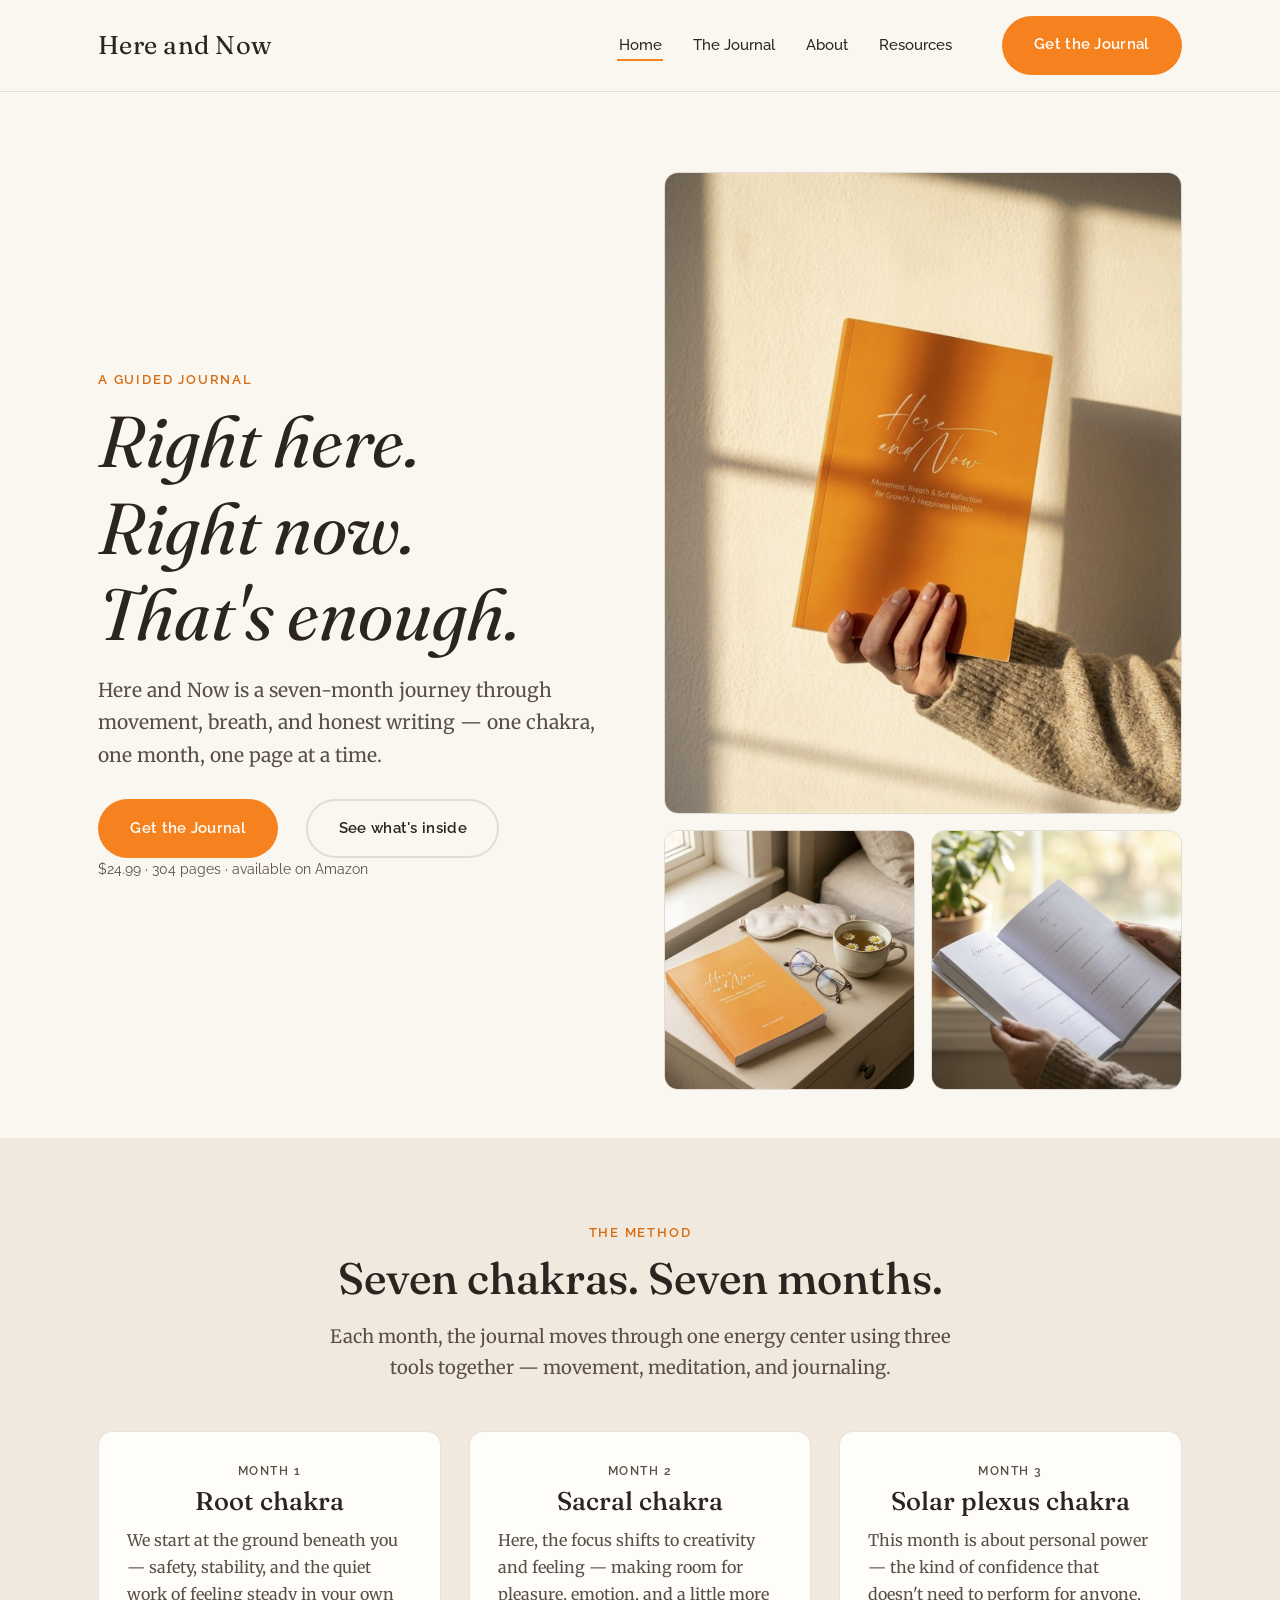
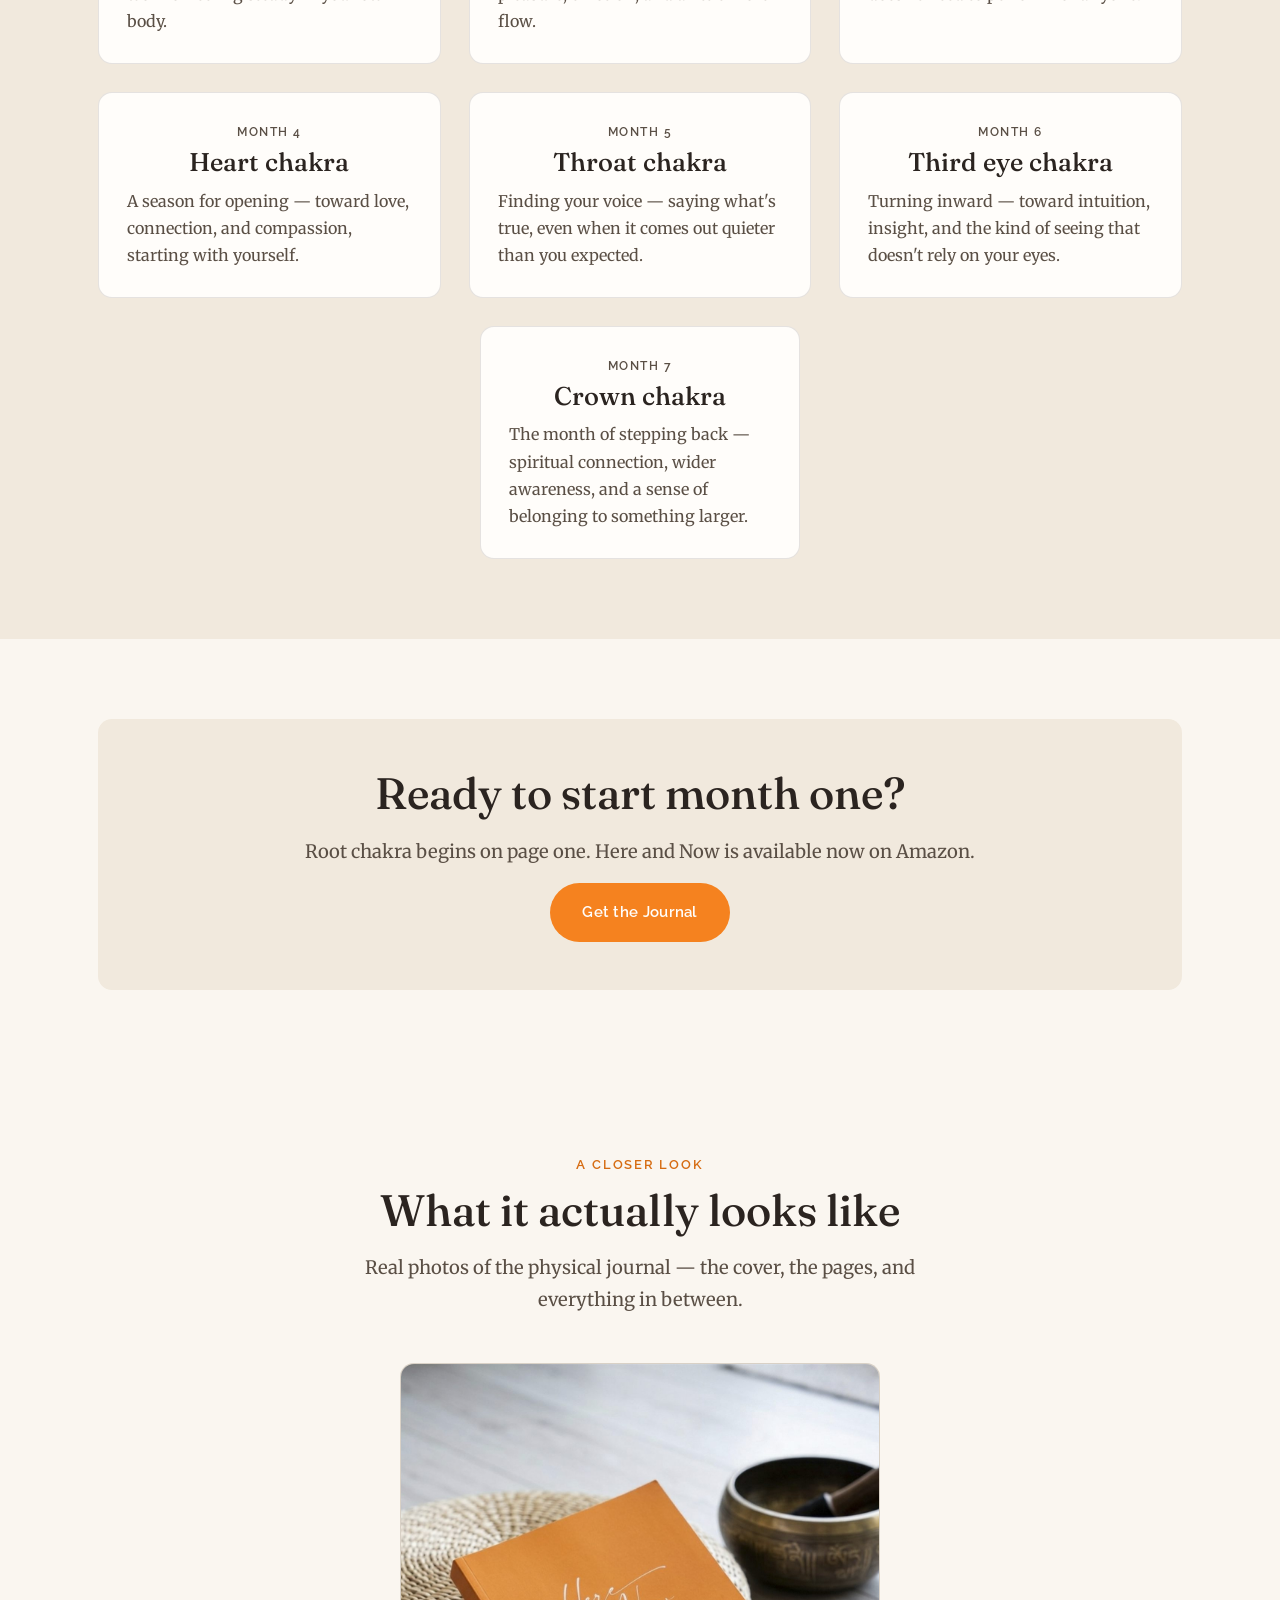
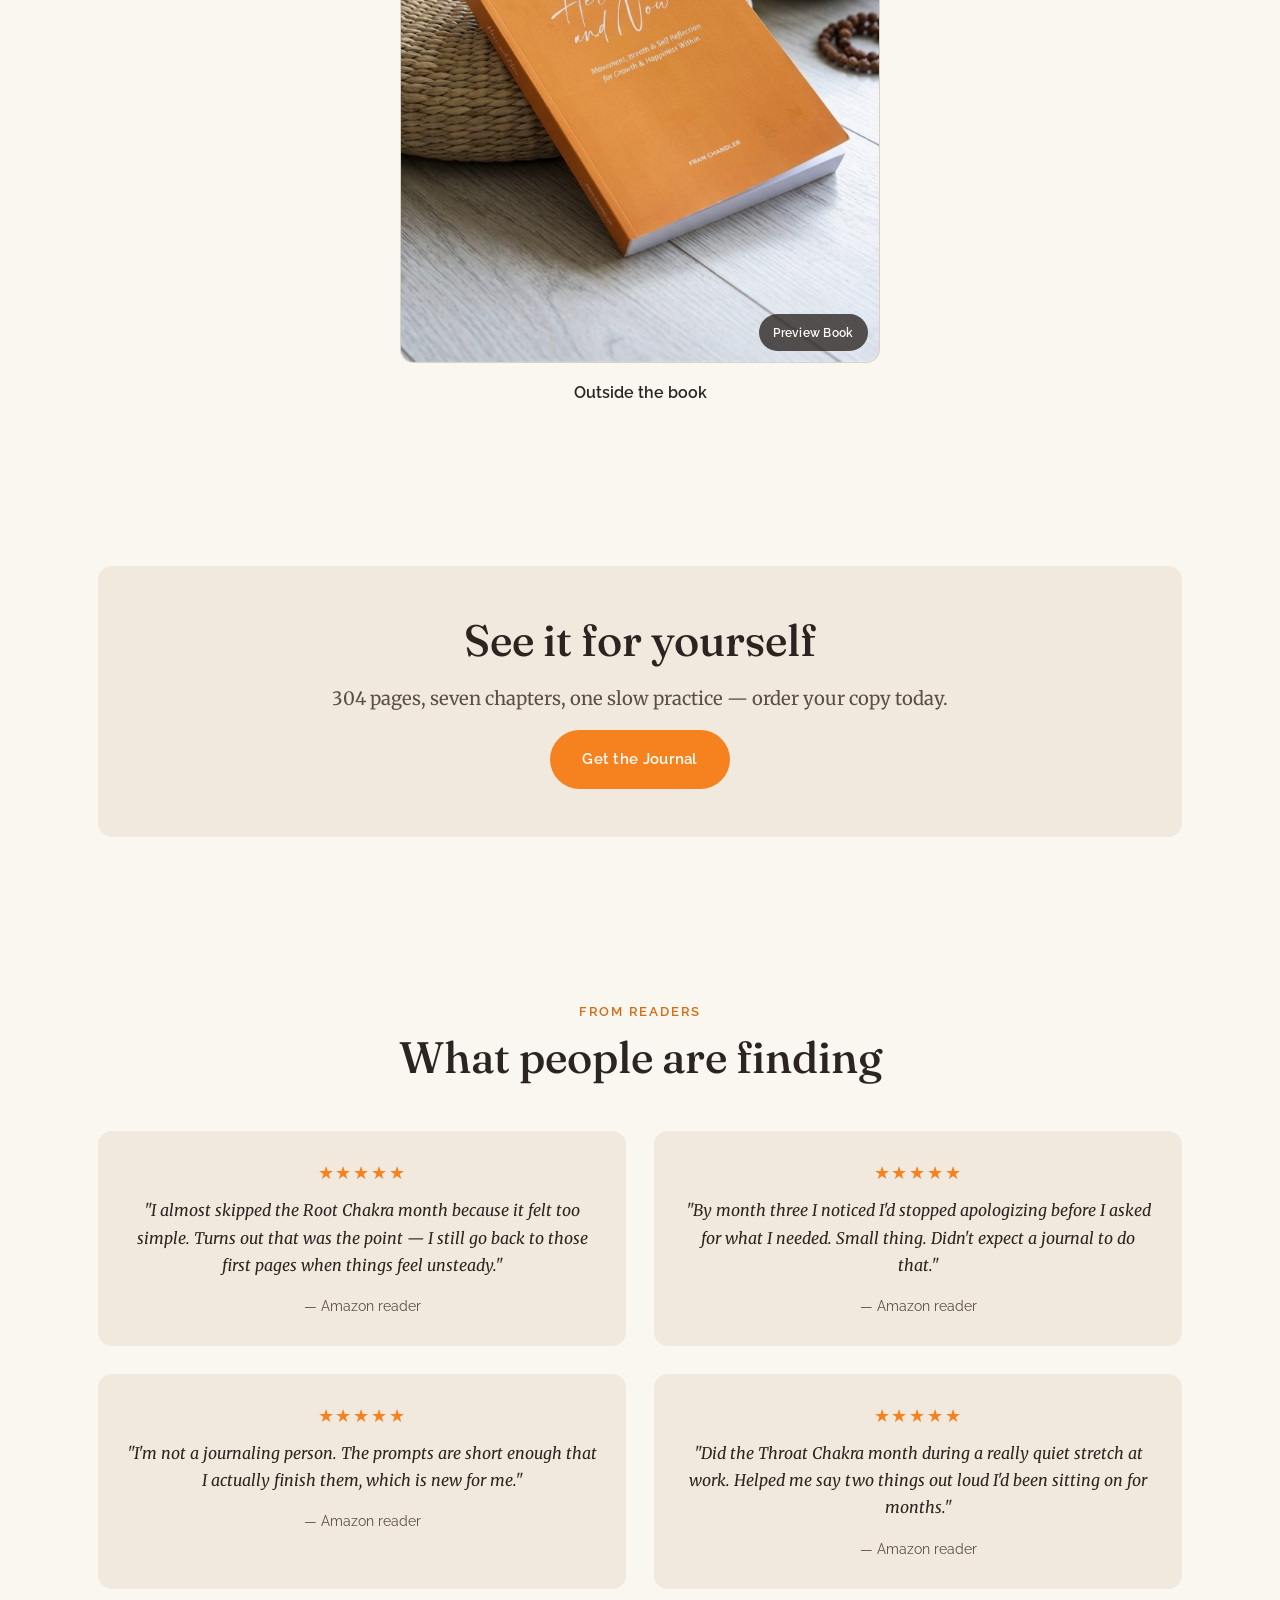
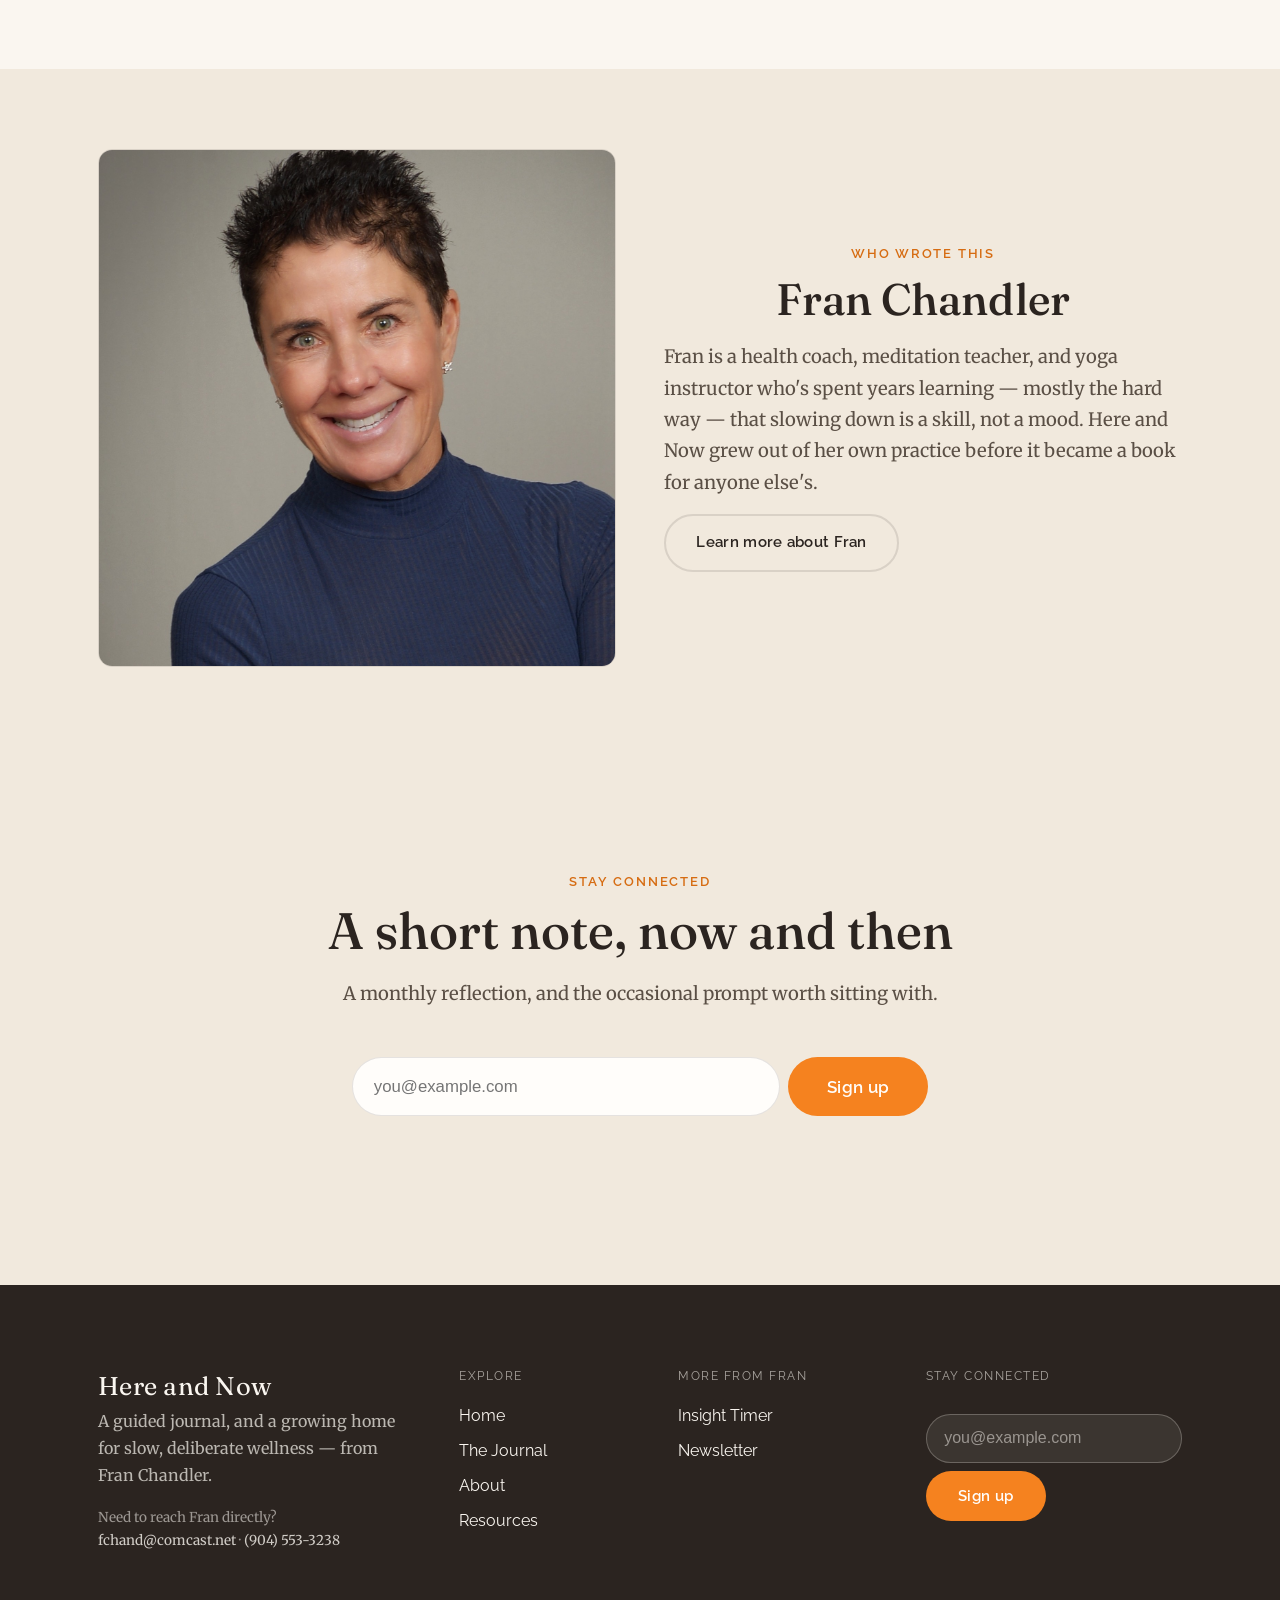
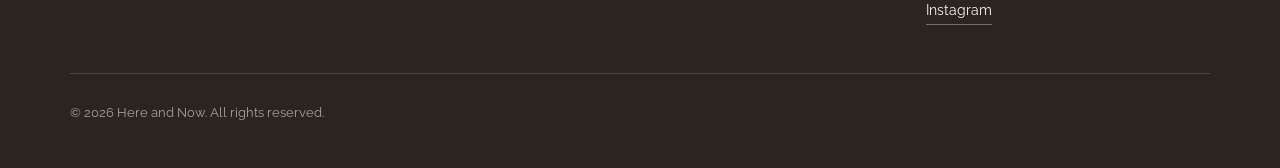
==== commit 921540bb: "Merge remote changes (photo galleries, buy CTAs, homepage polish) # Conflicts: #	index.html" ====
--- a/index.html
+++ b/index.html
@@ -42,10 +42,9 @@
           <li><a href="index.html" aria-current="page">Home</a></li>
           <li><a href="journal.html">The Journal</a></li>
           <li><a href="about.html">About</a></li>
-          <li><a href="additional.html">Additional</a></li>
+          <li><a href="additional.html">Resources</a></li>
         </ul>
-        <!-- TODO: replace with real Amazon product URL -->
-        <a href="https://www.amazon.com/dp/PLACEHOLDER-ASIN" class="btn btn-accent nav-cta" target="_blank" rel="noopener noreferrer">Get the Journal</a>
+        <a href="https://www.amazon.com/dp/B0H22KL5VK" class="btn btn-accent nav-cta" target="_blank" rel="noopener noreferrer">Get the Journal</a>
       </nav>
 
       <button class="nav-toggle" id="nav-toggle" aria-expanded="false" aria-controls="site-nav" aria-label="Toggle menu">
@@ -71,11 +70,10 @@
           <h1 class="hero-title">Right here.<br />Right now.<br />That's enough.</h1>
           <p class="hero-subhead">Here and Now is a seven-month journey through movement, breath, and honest writing — one chakra, one month, one page at a time.</p>
           <div class="hero-actions">
-            <!-- TODO: replace with real Amazon product URL -->
-            <a href="https://www.amazon.com/dp/PLACEHOLDER-ASIN" class="btn btn-accent" target="_blank" rel="noopener noreferrer">Get the Journal</a>
+            <a href="https://www.amazon.com/dp/B0H22KL5VK" class="btn btn-accent" target="_blank" rel="noopener noreferrer">Get the Journal</a>
             <a href="journal.html" class="btn btn-outline">See what's inside</a>
           </div>
-          <p class="hero-note">$19.91 · 304 pages · available on Amazon</p>
+          <p class="hero-note">$24.99 · 304 pages · available on Amazon</p>
         </div>
         <div class="journal-gallery">
           <div class="photo-frame tall journal-gallery-main">
@@ -97,7 +95,7 @@
         <div class="section-head center">
           <p class="eyebrow">The method</p>
           <h2>Seven chakras. Seven months.</h2>
-          <p class="section-lede">Each month, the journal moves through one energy center using three tools together — movement, meditation, and journaling. Slow on purpose.</p>
+          <p class="section-lede">Each month, the journal moves through one energy center using three tools together — movement, meditation, and journaling.</p>
         </div>
         <div class="method-grid">
           <div class="method-card">
@@ -139,33 +137,80 @@
       </div>
     </section>
 
-    <!-- ============ PHOTO GALLERY ============ -->
+    <!-- ============ CTA: BUY THE BOOK (after chakras) ============ -->
+    <section class="section reveal">
+      <div class="container">
+        <div class="cta-band">
+          <h2>Ready to start month one?</h2>
+          <p class="section-lede" style="margin-left:auto;margin-right:auto;">Root chakra begins on page one. Here and Now is available now on Amazon.</p>
+          <a href="https://www.amazon.com/dp/B0H22KL5VK" class="btn btn-accent" target="_blank" rel="noopener noreferrer">Get the Journal</a>
+        </div>
+      </div>
+    </section>
+
+    <!-- ============ PHOTO GALLERY / A CLOSER LOOK ============ -->
     <section class="section reveal">
       <div class="container">
         <div class="section-head center">
           <p class="eyebrow">A closer look</p>
           <h2>What it actually looks like</h2>
-          <p class="section-lede">Real photos of the physical journal — the cover, the spine, and a few pages along the way.</p>
-        </div>
-        <div class="mosaic-grid">
-          <div class="photo-frame mosaic-item wide">
-            <img class="photo" src="images/book/book-succulent.jpg" alt="Here and Now styled on a shelf beside a small succulent and stacked notebooks" loading="lazy" width="1600" height="893" />
-          </div>
-          <div class="photo-frame mosaic-item tall">
-            <img class="photo" src="images/book/book-page-turn.jpg" alt="A hand turning a page of Here and Now while seated" loading="lazy" width="1289" height="1600" />
-          </div>
-          <div class="photo-frame mosaic-item tall">
-            <img class="photo" src="images/book/book-meditation-corner.jpg" alt="Here and Now leaning against a woven pouf beside a singing bowl and mala beads" loading="lazy" width="1289" height="1600" />
-          </div>
-          <div class="photo-frame mosaic-item wide">
-            <img class="photo" src="images/book/book-garden-path.jpg" alt="Here and Now propped on a stone along a garden path at golden hour" loading="lazy" width="1600" height="893" />
-          </div>
-          <div class="photo-frame mosaic-item tall">
-            <img class="photo" src="images/book/book-flatlay-eucalyptus.jpg" alt="Here and Now styled on linen with dried eucalyptus and a small wooden timer" loading="lazy" width="1289" height="1600" />
-          </div>
-          <div class="photo-frame mosaic-item tall">
-            <img class="photo" src="images/book/book-yoga-mat.jpg" alt="Here and Now standing on a table beside a rolled yoga mat and a mug that reads breathe" loading="lazy" width="1289" height="1600" />
-          </div>
+          <p class="section-lede">Real photos of the physical journal — the cover, the pages, and everything in between.</p>
+        </div>
+        <div class="gallery-cards gallery-cards-single">
+          <div class="gallery-card" data-gallery data-autoplay-interval="2000">
+            <div class="gallery-card-viewport" tabindex="0" role="group" aria-label="Photos of the outside of Here and Now">
+              <div class="gallery-slide is-active">
+                <div class="gallery-slide-inner"><img src="images/book/book-flatlay-eucalyptus.jpg" alt="Here and Now styled on linen with dried eucalyptus and a small wooden timer" loading="lazy" /></div>
+              </div>
+              <div class="gallery-slide">
+                <div class="gallery-slide-inner"><img src="images/book/book-garden-path.jpg" alt="Here and Now propped on a stone along a garden path at golden hour" loading="lazy" /></div>
+              </div>
+              <div class="gallery-slide">
+                <div class="gallery-slide-inner"><img src="images/book/book-meditation-corner.jpg" alt="Here and Now leaning against a woven pouf beside a singing bowl and mala beads" loading="lazy" /></div>
+              </div>
+              <div class="gallery-slide">
+                <div class="gallery-slide-inner"><img src="images/book/book-succulent.jpg" alt="Here and Now styled on a shelf beside a small succulent and stacked notebooks" loading="lazy" /></div>
+              </div>
+              <div class="gallery-slide">
+                <div class="gallery-slide-inner"><img src="images/book/book-sunlit-hand.jpg" alt="A hand holding Here and Now against a warm, sunlit wall" loading="lazy" /></div>
+              </div>
+              <div class="gallery-slide">
+                <div class="gallery-slide-inner"><img src="images/book/book-nightstand.jpg" alt="Here and Now resting on a bedside table beside a cup of tea and glasses" loading="lazy" /></div>
+              </div>
+              <div class="gallery-slide">
+                <div class="gallery-slide-inner"><img src="images/book/book-reading-window.jpg" alt="A woman reading Here and Now beside a sunlit window" loading="lazy" /></div>
+              </div>
+              <div class="gallery-slide">
+                <div class="gallery-slide-inner"><img src="images/book/book-yoga-mat.jpg" alt="Here and Now standing on a table beside a rolled yoga mat and a mug that reads breathe" loading="lazy" /></div>
+              </div>
+              <div class="gallery-slide">
+                <div class="gallery-slide-inner"><img src="images/book/book-page-turn.jpg" alt="A hand turning a page of Here and Now while seated" loading="lazy" /></div>
+              </div>
+              <button type="button" class="gallery-arrow gallery-arrow-prev" data-gallery-prev aria-label="Previous photo">&#8249;</button>
+              <button type="button" class="gallery-arrow gallery-arrow-next" data-gallery-next aria-label="Next photo">&#8250;</button>
+              <a class="gallery-more-btn" href="https://read.amazon.com/sample/B0H22KL5VK?clientId=share" target="_blank" rel="noopener noreferrer">Preview Book</a>
+            </div>
+            <p class="gallery-card-title">Outside the book</p>
+          </div>
+        </div>
+      </div>
+    </section>
+
+    <!-- ============ SHARED PHOTO LIGHTBOX ============ -->
+    <div class="gallery-lightbox" data-gallery-lightbox hidden>
+      <button type="button" class="gallery-lightbox-back" data-gallery-lightbox-close aria-label="Back">&#8592; Back</button>
+      <button type="button" class="gallery-arrow gallery-arrow-prev" data-gallery-lightbox-prev aria-label="Previous photo">&#8249;</button>
+      <div class="gallery-lightbox-stage" data-gallery-lightbox-stage></div>
+      <button type="button" class="gallery-arrow gallery-arrow-next" data-gallery-lightbox-next aria-label="Next photo">&#8250;</button>
+    </div>
+
+    <!-- ============ CTA: BUY THE BOOK (between photos and reviews) ============ -->
+    <section class="section reveal">
+      <div class="container">
+        <div class="cta-band">
+          <h2>See it for yourself</h2>
+          <p class="section-lede" style="margin-left:auto;margin-right:auto;">304 pages, seven chapters, one slow practice — order your copy today.</p>
+          <a href="https://www.amazon.com/dp/B0H22KL5VK" class="btn btn-accent" target="_blank" rel="noopener noreferrer">Get the Journal</a>
         </div>
       </div>
     </section>
@@ -182,22 +227,22 @@
           <div class="testimonial-card">
             <span class="stars" aria-hidden="true">★★★★★</span>
             <blockquote>"I almost skipped the Root Chakra month because it felt too simple. Turns out that was the point — I still go back to those first pages when things feel unsteady."</blockquote>
-            <cite>Amazon reader</cite>
+            <cite>— Amazon reader</cite>
           </div>
           <div class="testimonial-card">
             <span class="stars" aria-hidden="true">★★★★★</span>
             <blockquote>"By month three I noticed I'd stopped apologizing before I asked for what I needed. Small thing. Didn't expect a journal to do that."</blockquote>
-            <cite>Amazon reader</cite>
+            <cite>— Amazon reader</cite>
           </div>
           <div class="testimonial-card">
             <span class="stars" aria-hidden="true">★★★★★</span>
             <blockquote>"I'm not a journaling person. The prompts are short enough that I actually finish them, which is new for me."</blockquote>
-            <cite>Amazon reader</cite>
+            <cite>— Amazon reader</cite>
           </div>
           <div class="testimonial-card">
             <span class="stars" aria-hidden="true">★★★★★</span>
             <blockquote>"Did the Throat Chakra month during a really quiet stretch at work. Helped me say two things out loud I'd been sitting on for months."</blockquote>
-            <cite>Amazon reader</cite>
+            <cite>— Amazon reader</cite>
           </div>
         </div>
       </div>
@@ -210,9 +255,10 @@
           <img class="photo" src="images/fran-headshot.jpg" alt="Portrait of Fran Chandler" loading="lazy" />
         </div>
         <div>
-          <p class="eyebrow">Who wrote this</p>
-          <h2>Fran Chandler</h2>
+          <p class="eyebrow center-inline">Who wrote this</p>
+          <h2 class="center-inline">Fran Chandler</h2>
           <p class="section-lede">Fran is a health coach, meditation teacher, and yoga instructor who's spent years learning — mostly the hard way — that slowing down is a skill, not a mood. Here and Now grew out of her own practice before it became a book for anyone else's.</p>
+          <a href="about.html" class="btn btn-outline center-inline">Learn more about Fran</a>
         </div>
       </div>
     </section>
@@ -223,7 +269,7 @@
       <div class="newsletter-inner">
         <p class="eyebrow">Stay connected</p>
         <h2>A short note, now and then</h2>
-        <p class="section-lede" style="margin-left:auto;margin-right:auto;">No blasts, no noise — just a monthly reflection and the occasional prompt worth sitting with.</p>
+        <p class="section-lede" style="margin-left:auto;margin-right:auto;">A monthly reflection, and the occasional prompt worth sitting with.</p>
         <form class="newsletter-form" data-newsletter-form>
           <label for="newsletter-email-home" class="visually-hidden">Email address</label>
           <input type="email" id="newsletter-email-home" name="email" placeholder="you@example.com" required autocomplete="email" />
@@ -249,7 +295,7 @@
           <li><a href="index.html">Home</a></li>
           <li><a href="journal.html">The Journal</a></li>
           <li><a href="about.html">About</a></li>
-          <li><a href="additional.html">Additional</a></li>
+          <li><a href="additional.html">Resources</a></li>
         </ul>
       </nav>
       <div class="footer-more">
--- a/css/style.css
+++ b/css/style.css
@@ -206,6 +206,16 @@
   text-align: center;
 }
 
+/* Centers a block-level element (or turns an inline one block) within a
+   left-aligned parent, without disturbing sibling elements' alignment. */
+.center-inline {
+  display: block;
+  width: fit-content;
+  margin-left: auto;
+  margin-right: auto;
+  text-align: center;
+}
+
 /* === BUTTONS === */
 .btn {
   display: inline-flex;
@@ -476,6 +486,11 @@
   font-weight: 600;
 }
 
+.method-card .method-month,
+.method-card h3 {
+  text-align: center;
+}
+
 .method-card h3 {
   margin: 0.3rem 0 0.6rem;
 }
@@ -490,26 +505,205 @@
   max-width: 20rem;
 }
 
-/* === PHOTO MOSAIC (mixed vertical/horizontal gallery) === */
-.mosaic-grid {
+/* === CLOSER-LOOK GALLERY CARD ===
+   A single interactive photo card, auto-advancing every ~2s until
+   hovered, focused, or expanded into the shared lightbox; closing the
+   lightbox hands the index back so the card resumes where the visitor
+   left off. See js/main.js for the behavior. The "Preview Book" badge
+   overlaid on it (.gallery-more-btn) is a plain outbound link to the
+   Amazon sample reader — same treatment as the journal page's badge. */
+.gallery-cards {
   display: grid;
-  grid-template-columns: repeat(2, 1fr);
-  grid-auto-rows: 150px;
-  grid-auto-flow: dense;
-  gap: var(--space-sm);
-}
-
-.mosaic-item {
-  min-height: 0;
+  grid-template-columns: 1fr;
+  gap: var(--space-lg);
+}
+
+.gallery-cards-single {
+  max-width: 30rem;
+  margin-left: auto;
+  margin-right: auto;
+}
+
+.gallery-card {
+  border-radius: var(--radius-lg);
+  transition: transform var(--transition-fast), box-shadow var(--transition-fast);
+}
+
+.gallery-card:hover,
+.gallery-card:focus-within {
+  transform: scale(1.035);
+  box-shadow: 0 20px 45px rgba(43, 36, 32, 0.18);
+  z-index: 2;
+}
+
+.gallery-card-viewport {
+  position: relative;
+  aspect-ratio: 4 / 5;
+  border-radius: var(--radius-lg);
+  overflow: hidden;
+  border: 1px solid var(--color-border);
+  background-color: var(--color-cream-alt);
+  cursor: pointer;
+}
+
+.gallery-slide {
+  position: absolute;
+  inset: 0;
+  opacity: 0;
+  transition: opacity 0.6s ease;
+}
+
+.gallery-slide.is-active {
+  opacity: 1;
+}
+
+.gallery-slide-inner {
+  position: absolute;
+  inset: 0;
+}
+
+.gallery-slide-inner img {
+  width: 100%;
   height: 100%;
-}
-
-.mosaic-item.tall {
-  grid-row: span 2;
-}
-
-.mosaic-item.wide {
-  grid-column: span 2;
+  object-fit: cover;
+  display: block;
+}
+
+.gallery-arrow {
+  position: absolute;
+  top: 50%;
+  transform: translateY(-50%);
+  width: 2.4rem;
+  height: 2.4rem;
+  border-radius: 50%;
+  border: none;
+  background-color: rgba(255, 253, 250, 0.85);
+  color: var(--color-text);
+  font-size: 1.4rem;
+  line-height: 1;
+  display: flex;
+  align-items: center;
+  justify-content: center;
+  opacity: 0;
+  transition: opacity var(--transition-fast), background-color var(--transition-fast);
+}
+
+.gallery-card-viewport:hover .gallery-arrow,
+.gallery-arrow:focus-visible {
+  opacity: 1;
+}
+
+.gallery-arrow[hidden] {
+  display: none;
+}
+
+.gallery-arrow-prev {
+  left: 0.6rem;
+}
+
+.gallery-arrow-next {
+  right: 0.6rem;
+}
+
+.gallery-arrow:hover {
+  background-color: var(--color-white);
+}
+
+.gallery-card-title {
+  text-align: center;
+  margin-top: var(--space-sm);
+  margin-bottom: 0;
+  font-family: var(--font-ui);
+  font-weight: 600;
+}
+
+/* === SHARED FULLSCREEN LIGHTBOX === */
+.gallery-lightbox {
+  position: fixed;
+  inset: 0;
+  z-index: 1000;
+  background-color: rgba(20, 16, 14, 0.92);
+  display: flex;
+  align-items: center;
+  justify-content: center;
+}
+
+.gallery-lightbox[hidden] {
+  display: none;
+}
+
+.gallery-lightbox-stage {
+  position: relative;
+  width: min(90vw, 900px);
+  height: min(85vh, 900px);
+  border-radius: var(--radius-lg);
+  overflow: hidden;
+  background-color: var(--color-text);
+}
+
+.gallery-lightbox-stage .gallery-slide-inner {
+  position: absolute;
+  inset: 0;
+  opacity: 1;
+}
+
+.gallery-lightbox-back {
+  position: absolute;
+  top: var(--space-md);
+  left: var(--space-md);
+  display: inline-flex;
+  align-items: center;
+  gap: 0.4rem;
+  background-color: rgba(250, 246, 240, 0.92);
+  color: var(--color-text);
+  font-family: var(--font-ui);
+  font-weight: 600;
+  font-size: 0.9rem;
+  border: none;
+  border-radius: 999px;
+  padding: 0.6rem 1.1rem;
+  z-index: 1;
+}
+
+.gallery-lightbox-back:hover {
+  background-color: var(--color-white);
+}
+
+.gallery-lightbox .gallery-arrow {
+  opacity: 1;
+  background-color: rgba(250, 246, 240, 0.85);
+}
+
+body.lightbox-open {
+  overflow: hidden;
+}
+
+/* === JOURNAL "PREVIEW BOOK" BADGE === */
+.journal-gallery-more {
+  position: relative;
+}
+
+.gallery-more-btn {
+  display: inline-flex;
+  align-items: center;
+  position: absolute;
+  bottom: 0.7rem;
+  right: 0.7rem;
+  background-color: rgba(43, 36, 32, 0.78);
+  color: var(--color-white);
+  font-family: var(--font-ui);
+  font-size: 0.78rem;
+  font-weight: 600;
+  letter-spacing: 0.02em;
+  padding: 0.5rem 0.9rem;
+  border-radius: 999px;
+  border: none;
+  transition: background-color var(--transition-fast), transform var(--transition-fast);
+}
+
+.gallery-more-btn:hover {
+  background-color: rgba(43, 36, 32, 0.94);
+  transform: translateY(-1px);
 }
 
 /* === TESTIMONIALS === */
@@ -523,6 +717,11 @@
   background-color: var(--color-cream-alt);
   border-radius: var(--radius-lg);
   padding: var(--space-md);
+  text-align: center;
+}
+
+.testimonial-card .stars {
+  display: block;
 }
 
 .testimonial-card blockquote {
@@ -931,9 +1130,12 @@
     grid-template-columns: repeat(2, 1fr);
   }
 
-  .mosaic-grid {
-    grid-template-columns: repeat(4, 1fr);
-    grid-auto-rows: 170px;
+  .gallery-cards {
+    grid-template-columns: repeat(2, 1fr);
+  }
+
+  .gallery-cards-single {
+    grid-template-columns: 1fr;
   }
 
   .philosophy-list {
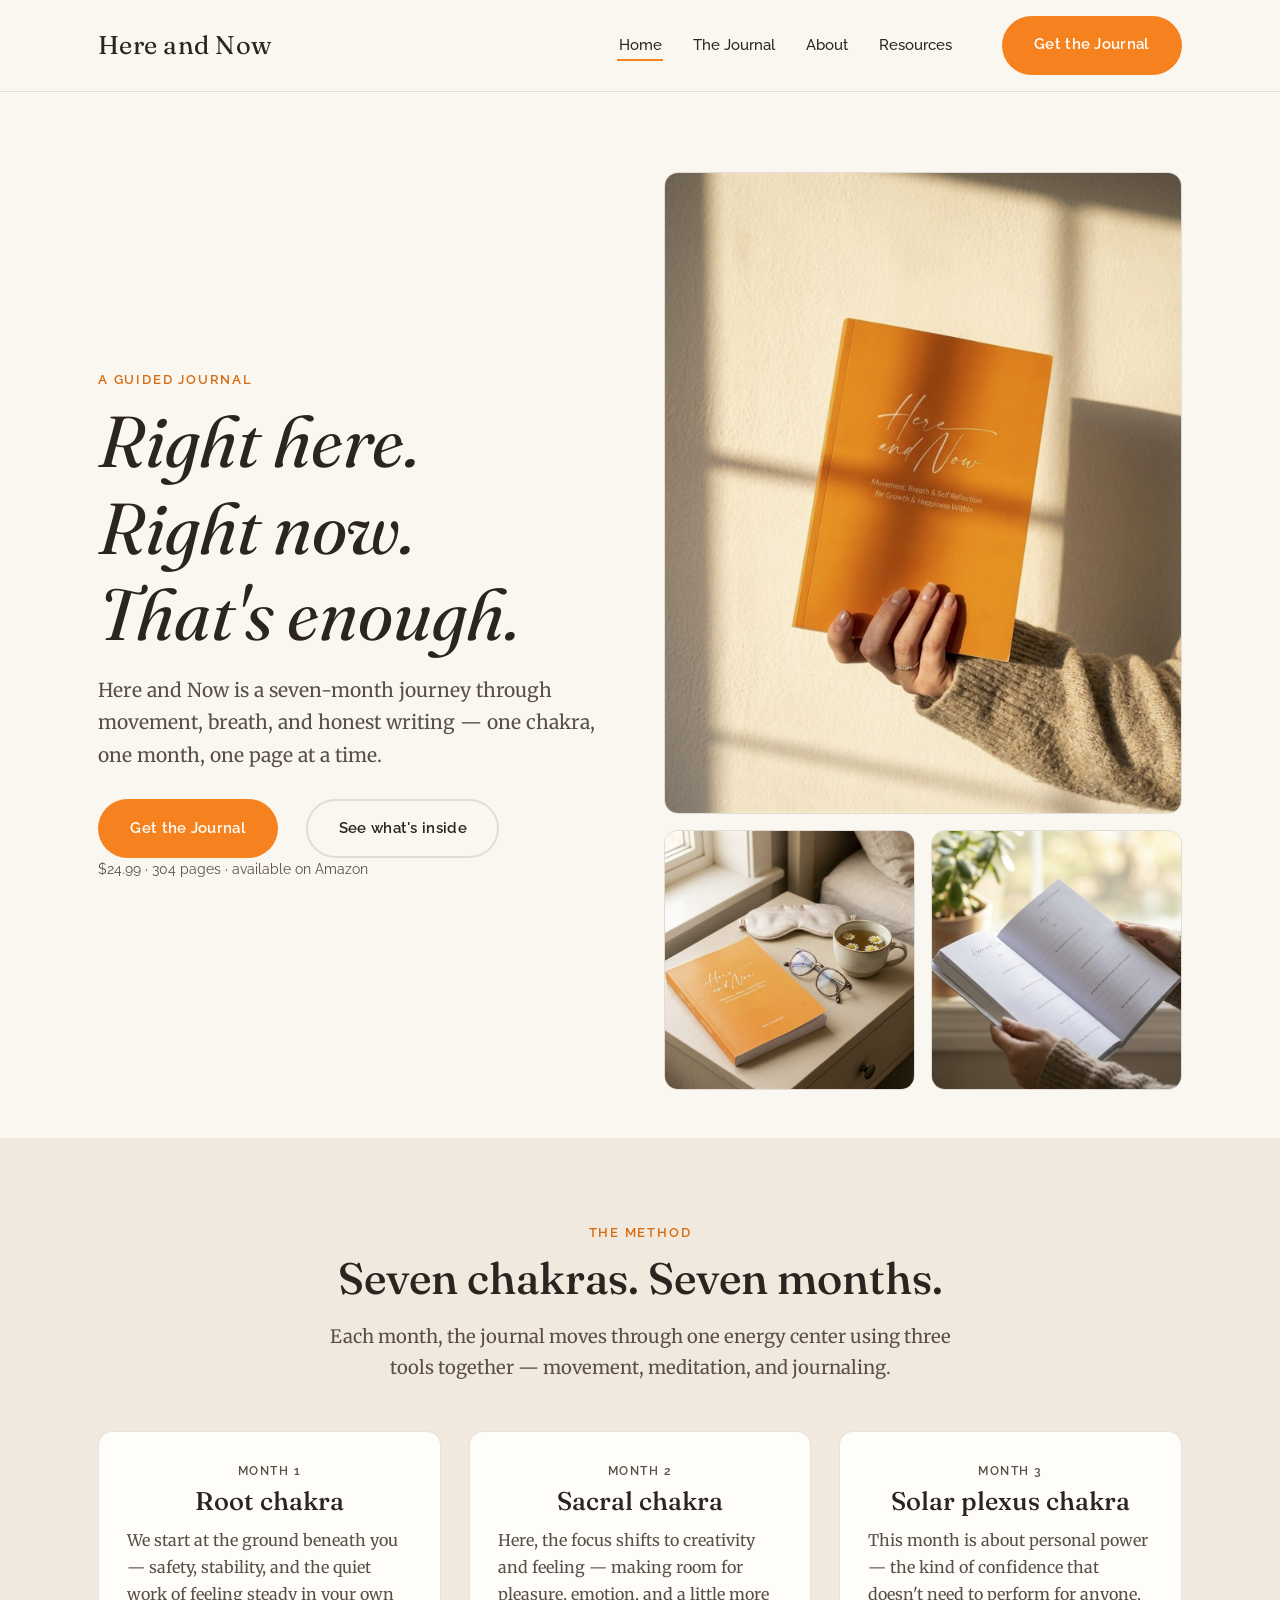
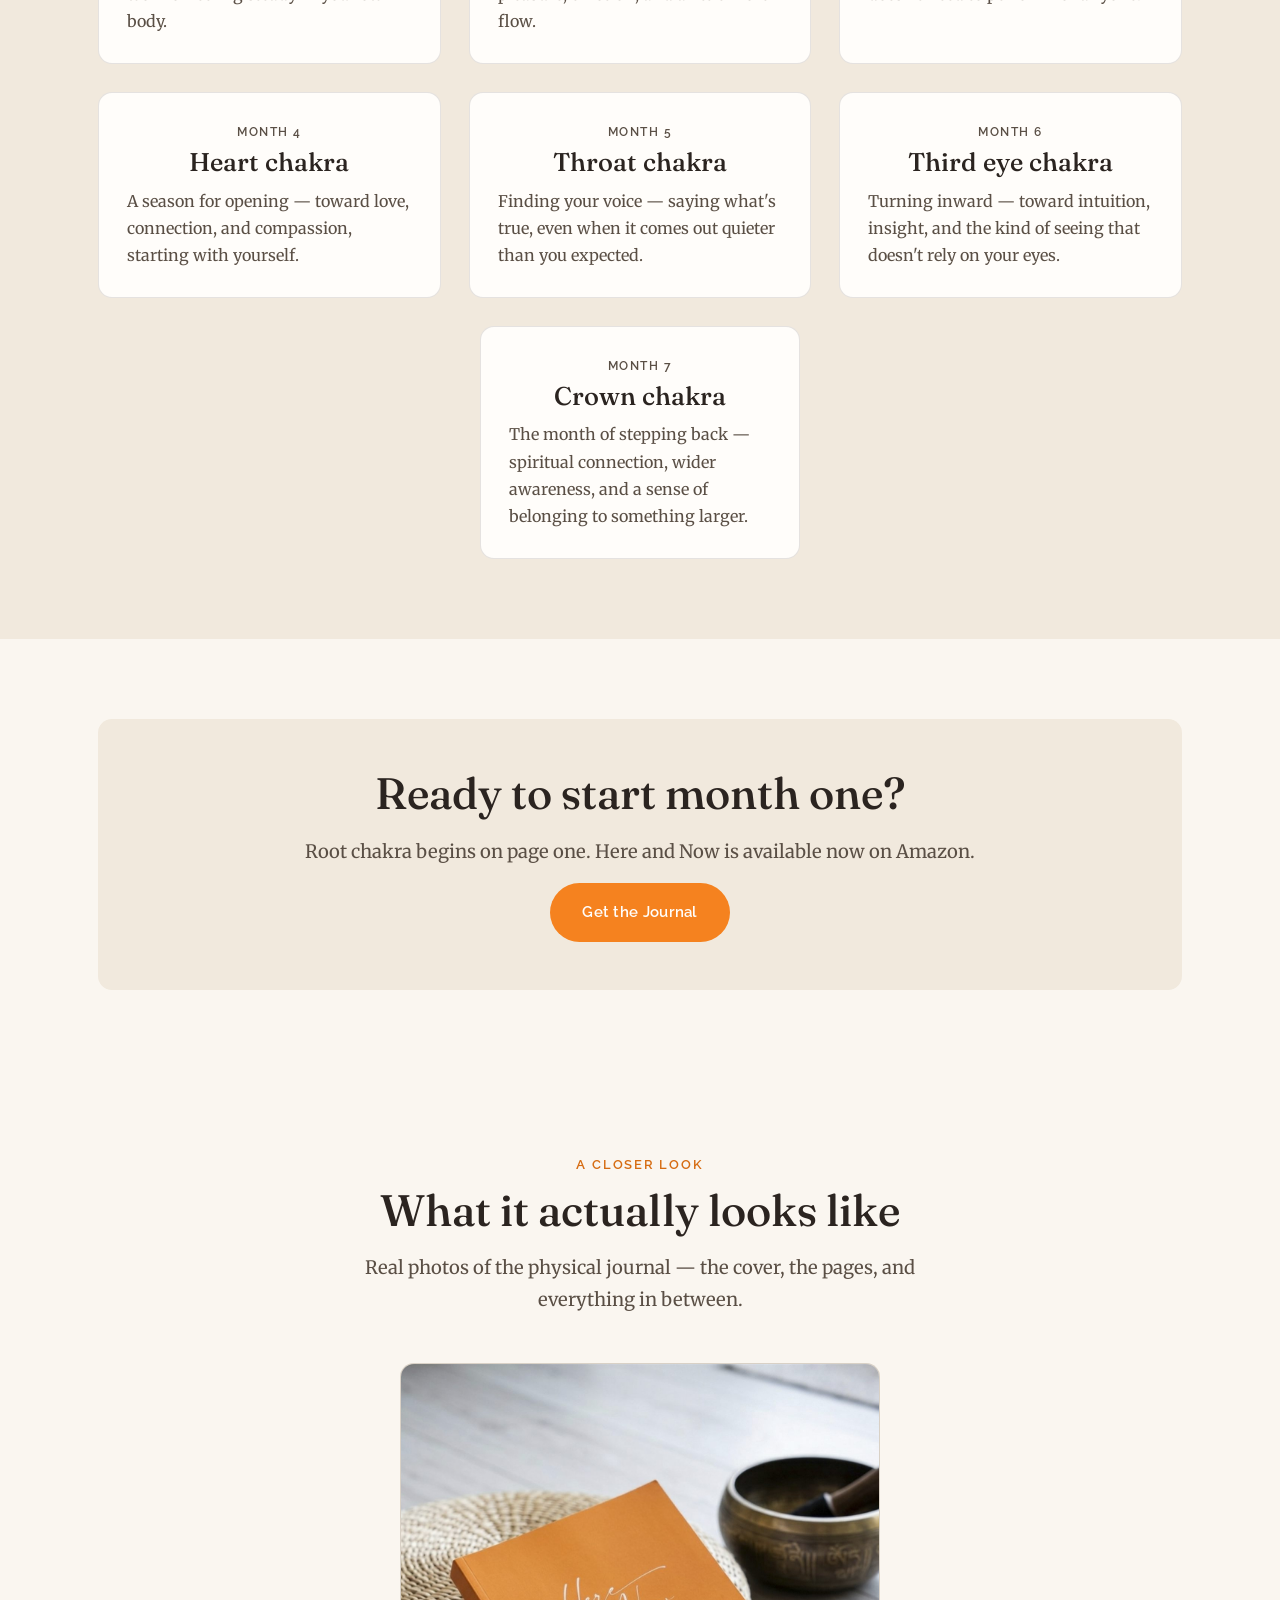
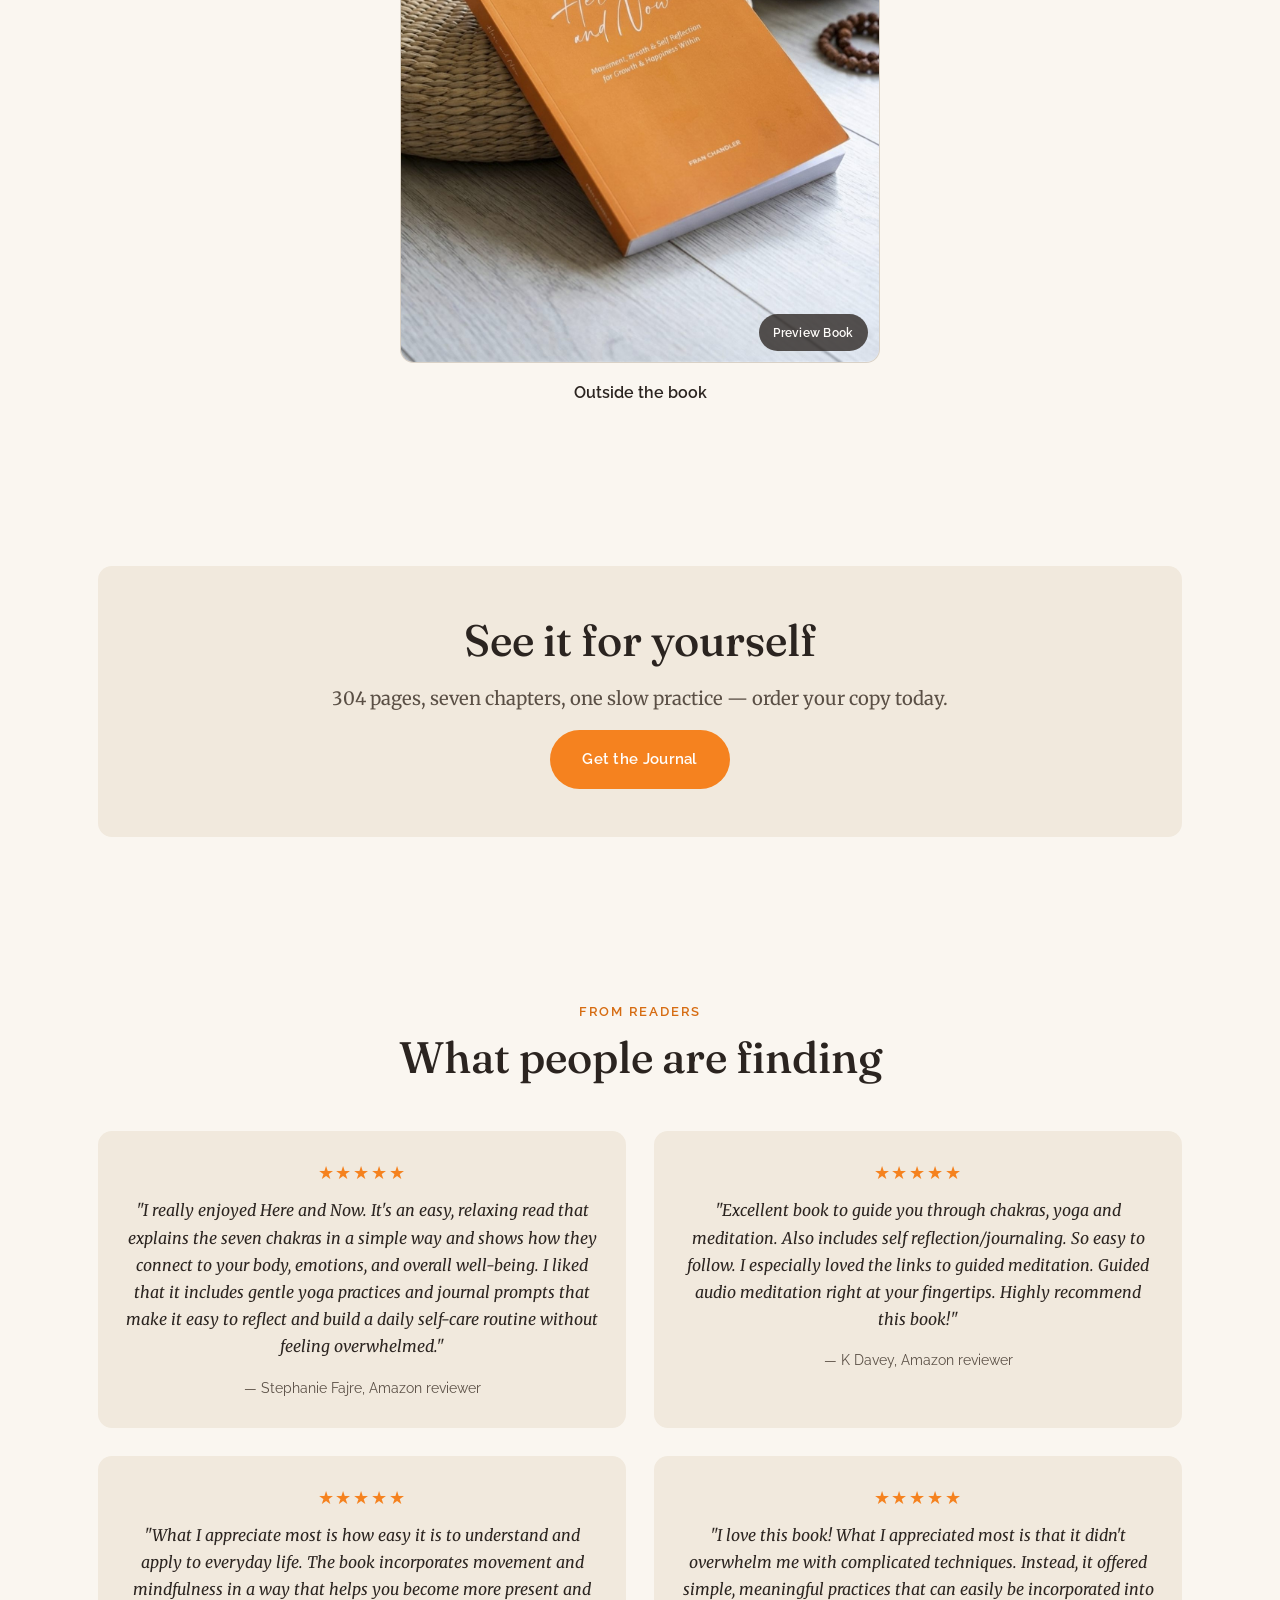
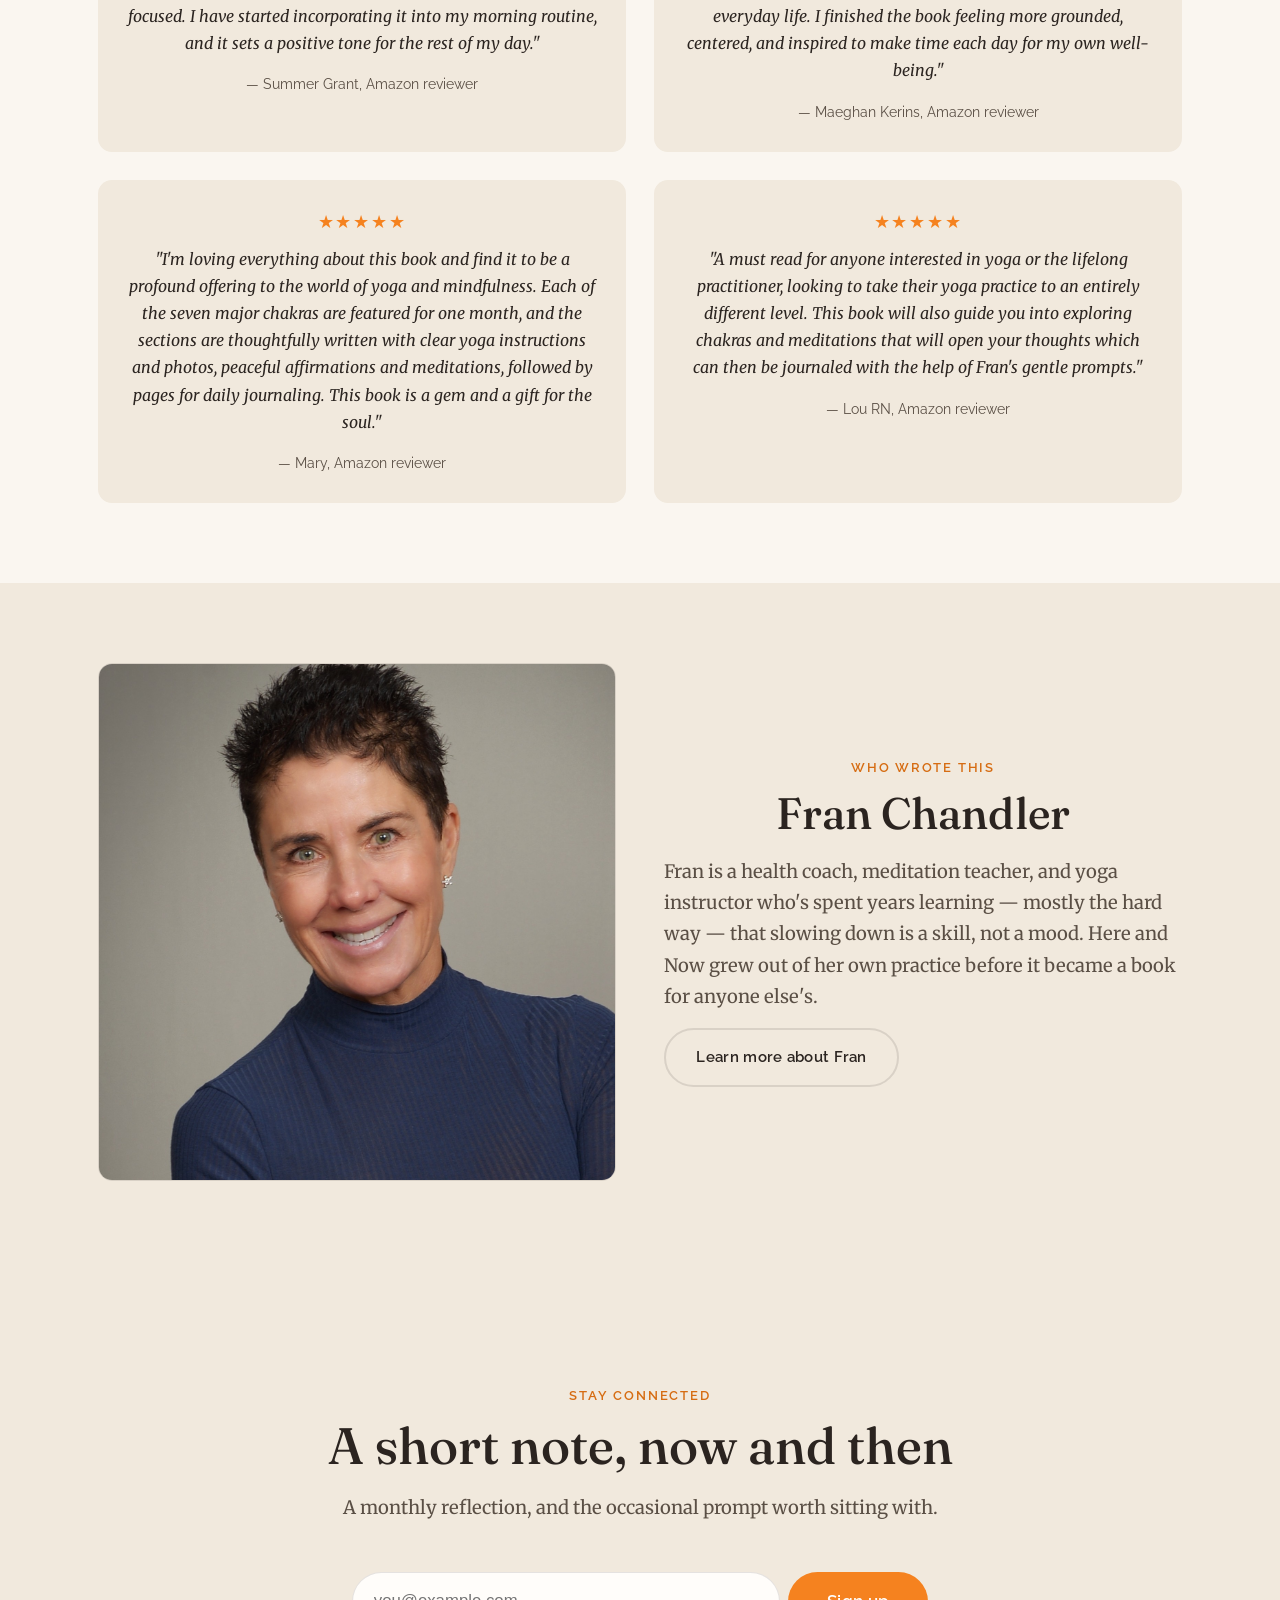
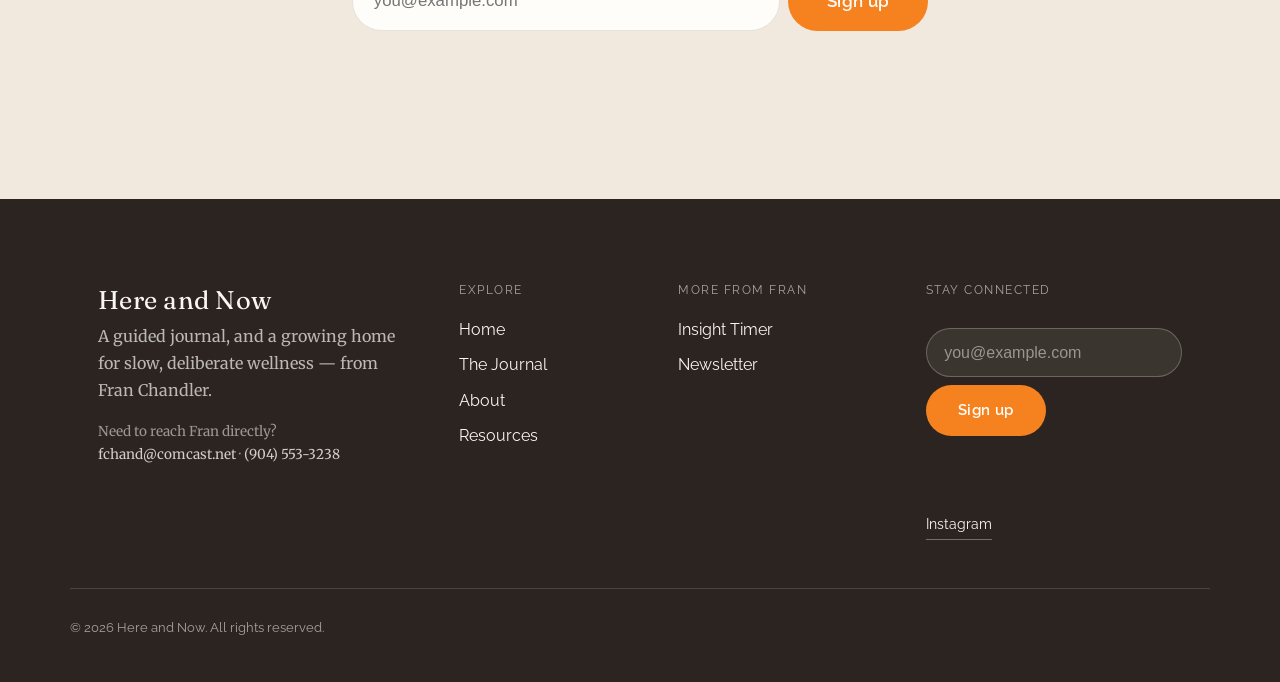
==== commit 2d2f6d2a: "Update About bio/quote and refresh testimonials with real Amazon reviews Co-Authored-By: Claude Sonn" ====
--- a/index.html
+++ b/index.html
@@ -216,7 +216,6 @@
     </section>
 
     <!-- ============ TESTIMONIALS ============ -->
-    <!-- PLACEHOLDER TESTIMONIALS — replace with real Amazon reviews before launch -->
     <section class="section reveal">
       <div class="container">
         <div class="section-head center">
@@ -226,23 +225,33 @@
         <div class="testimonial-grid">
           <div class="testimonial-card">
             <span class="stars" aria-hidden="true">★★★★★</span>
-            <blockquote>"I almost skipped the Root Chakra month because it felt too simple. Turns out that was the point — I still go back to those first pages when things feel unsteady."</blockquote>
-            <cite>— Amazon reader</cite>
-          </div>
-          <div class="testimonial-card">
-            <span class="stars" aria-hidden="true">★★★★★</span>
-            <blockquote>"By month three I noticed I'd stopped apologizing before I asked for what I needed. Small thing. Didn't expect a journal to do that."</blockquote>
-            <cite>— Amazon reader</cite>
-          </div>
-          <div class="testimonial-card">
-            <span class="stars" aria-hidden="true">★★★★★</span>
-            <blockquote>"I'm not a journaling person. The prompts are short enough that I actually finish them, which is new for me."</blockquote>
-            <cite>— Amazon reader</cite>
-          </div>
-          <div class="testimonial-card">
-            <span class="stars" aria-hidden="true">★★★★★</span>
-            <blockquote>"Did the Throat Chakra month during a really quiet stretch at work. Helped me say two things out loud I'd been sitting on for months."</blockquote>
-            <cite>— Amazon reader</cite>
+            <blockquote>"I really enjoyed Here and Now. It's an easy, relaxing read that explains the seven chakras in a simple way and shows how they connect to your body, emotions, and overall well-being. I liked that it includes gentle yoga practices and journal prompts that make it easy to reflect and build a daily self-care routine without feeling overwhelmed."</blockquote>
+            <cite>— Stephanie Fajre, Amazon reviewer</cite>
+          </div>
+          <div class="testimonial-card">
+            <span class="stars" aria-hidden="true">★★★★★</span>
+            <blockquote>"Excellent book to guide you through chakras, yoga and meditation. Also includes self reflection/journaling. So easy to follow. I especially loved the links to guided meditation. Guided audio meditation right at your fingertips. Highly recommend this book!"</blockquote>
+            <cite>— K Davey, Amazon reviewer</cite>
+          </div>
+          <div class="testimonial-card">
+            <span class="stars" aria-hidden="true">★★★★★</span>
+            <blockquote>"What I appreciate most is how easy it is to understand and apply to everyday life. The book incorporates movement and mindfulness in a way that helps you become more present and focused. I have started incorporating it into my morning routine, and it sets a positive tone for the rest of my day."</blockquote>
+            <cite>— Summer Grant, Amazon reviewer</cite>
+          </div>
+          <div class="testimonial-card">
+            <span class="stars" aria-hidden="true">★★★★★</span>
+            <blockquote>"I love this book! What I appreciated most is that it didn't overwhelm me with complicated techniques. Instead, it offered simple, meaningful practices that can easily be incorporated into everyday life. I finished the book feeling more grounded, centered, and inspired to make time each day for my own well-being."</blockquote>
+            <cite>— Maeghan Kerins, Amazon reviewer</cite>
+          </div>
+          <div class="testimonial-card">
+            <span class="stars" aria-hidden="true">★★★★★</span>
+            <blockquote>"I'm loving everything about this book and find it to be a profound offering to the world of yoga and mindfulness. Each of the seven major chakras are featured for one month, and the sections are thoughtfully written with clear yoga instructions and photos, peaceful affirmations and meditations, followed by pages for daily journaling. This book is a gem and a gift for the soul."</blockquote>
+            <cite>— Mary, Amazon reviewer</cite>
+          </div>
+          <div class="testimonial-card">
+            <span class="stars" aria-hidden="true">★★★★★</span>
+            <blockquote>"A must read for anyone interested in yoga or the lifelong practitioner, looking to take their yoga practice to an entirely different level. This book will also guide you into exploring chakras and meditations that will open your thoughts which can then be journaled with the help of Fran's gentle prompts."</blockquote>
+            <cite>— Lou RN, Amazon reviewer</cite>
           </div>
         </div>
       </div>
